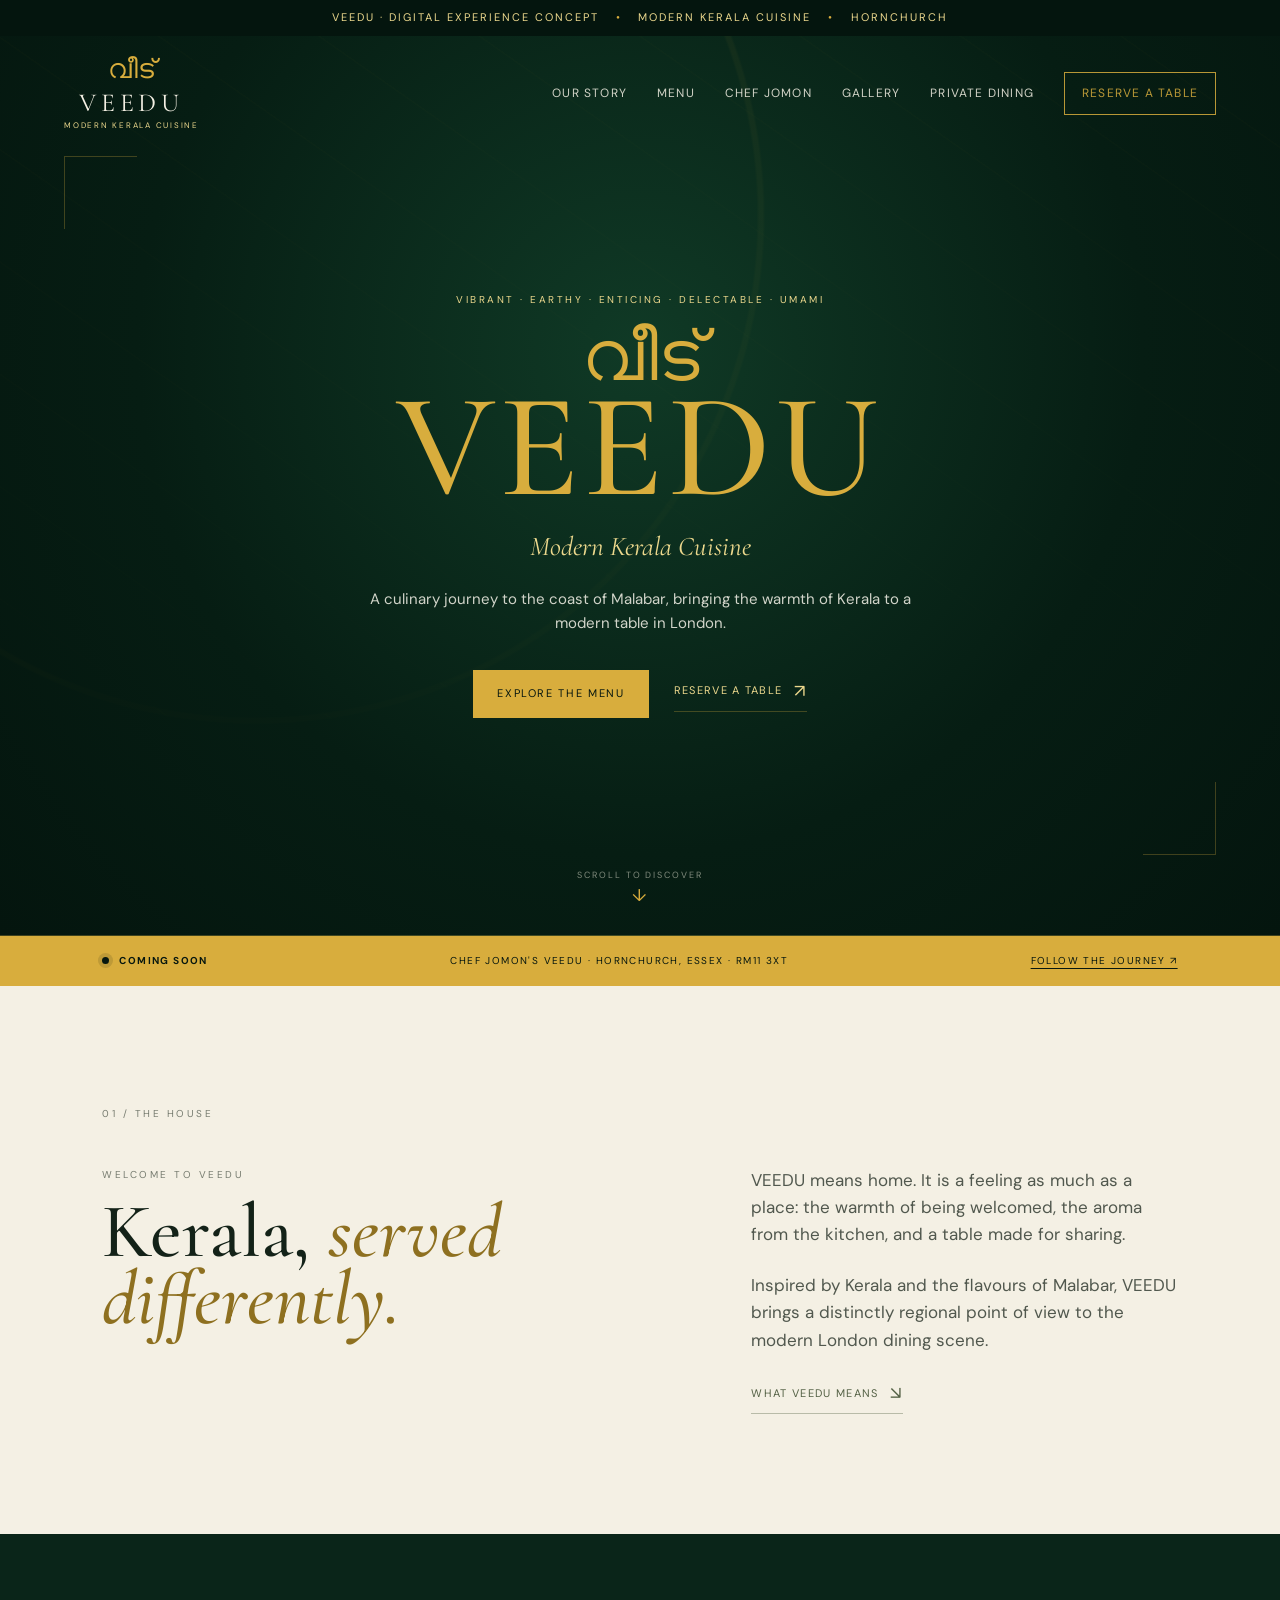
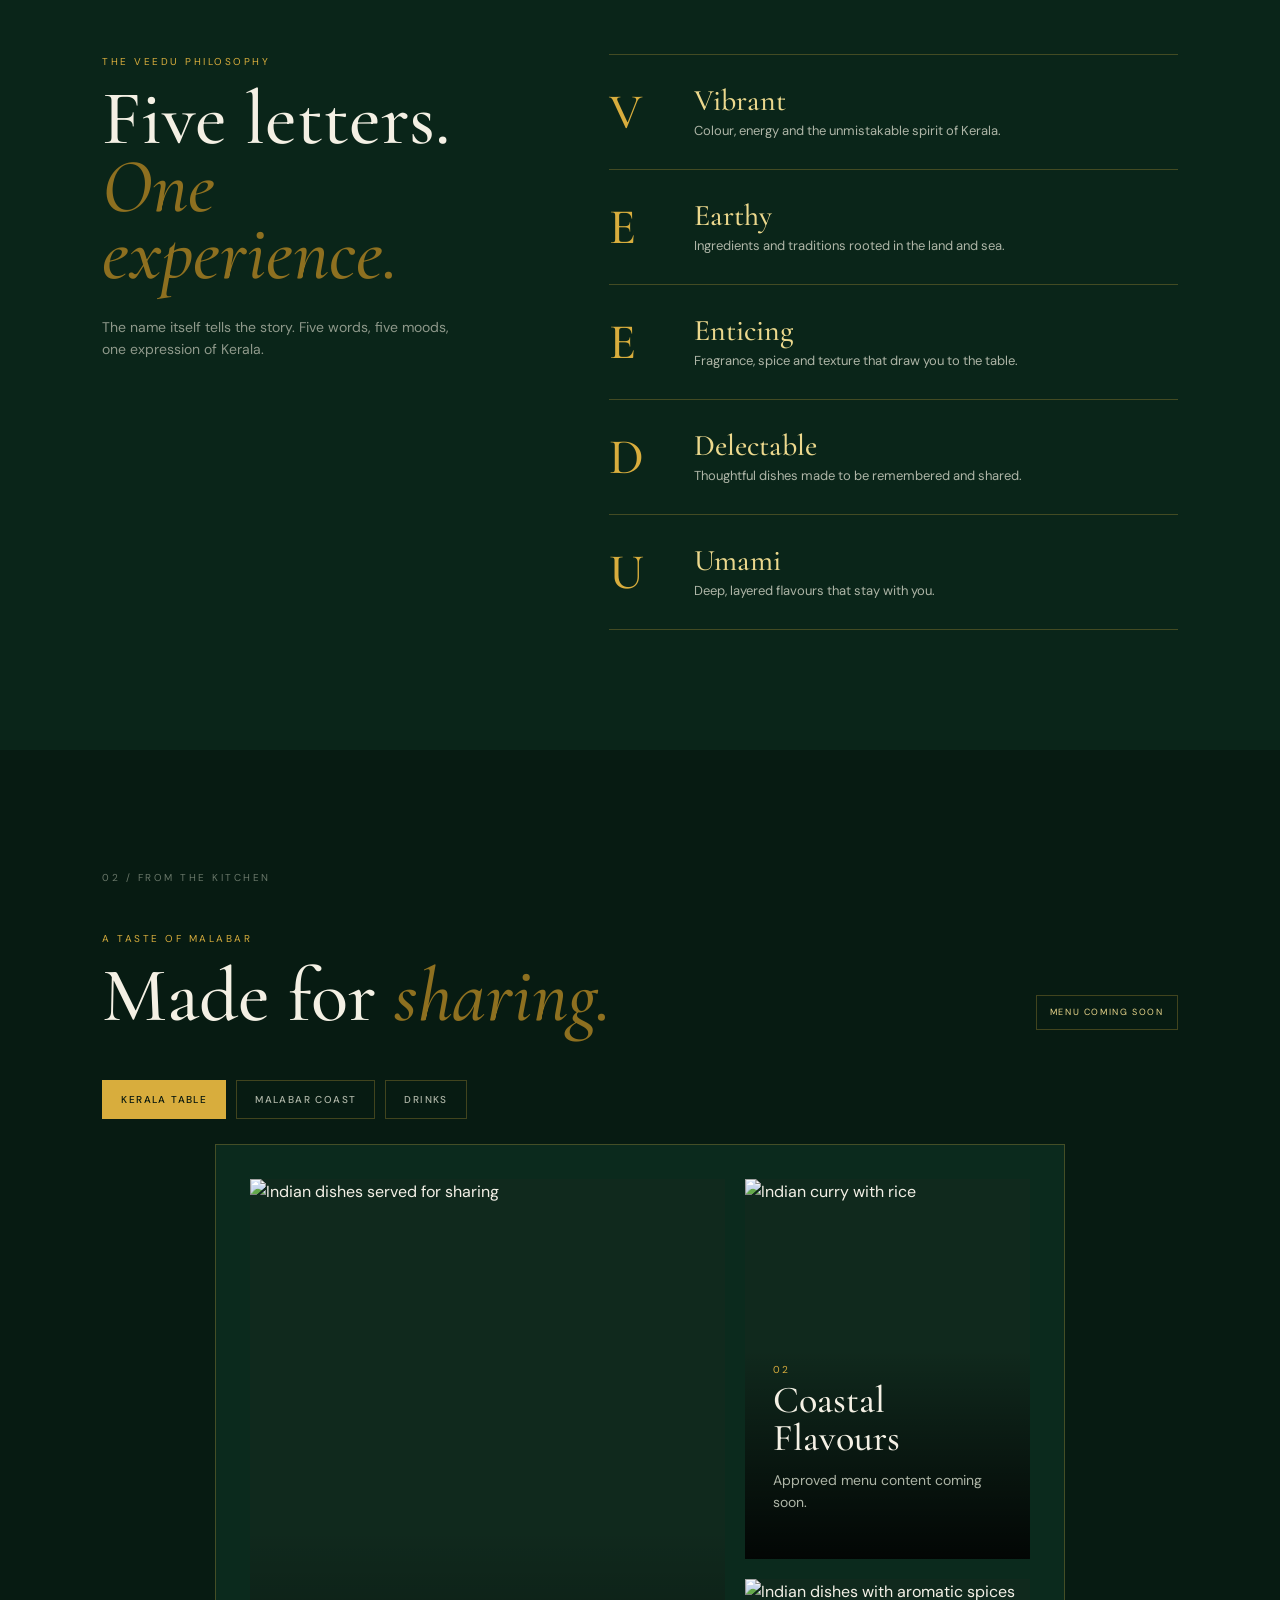
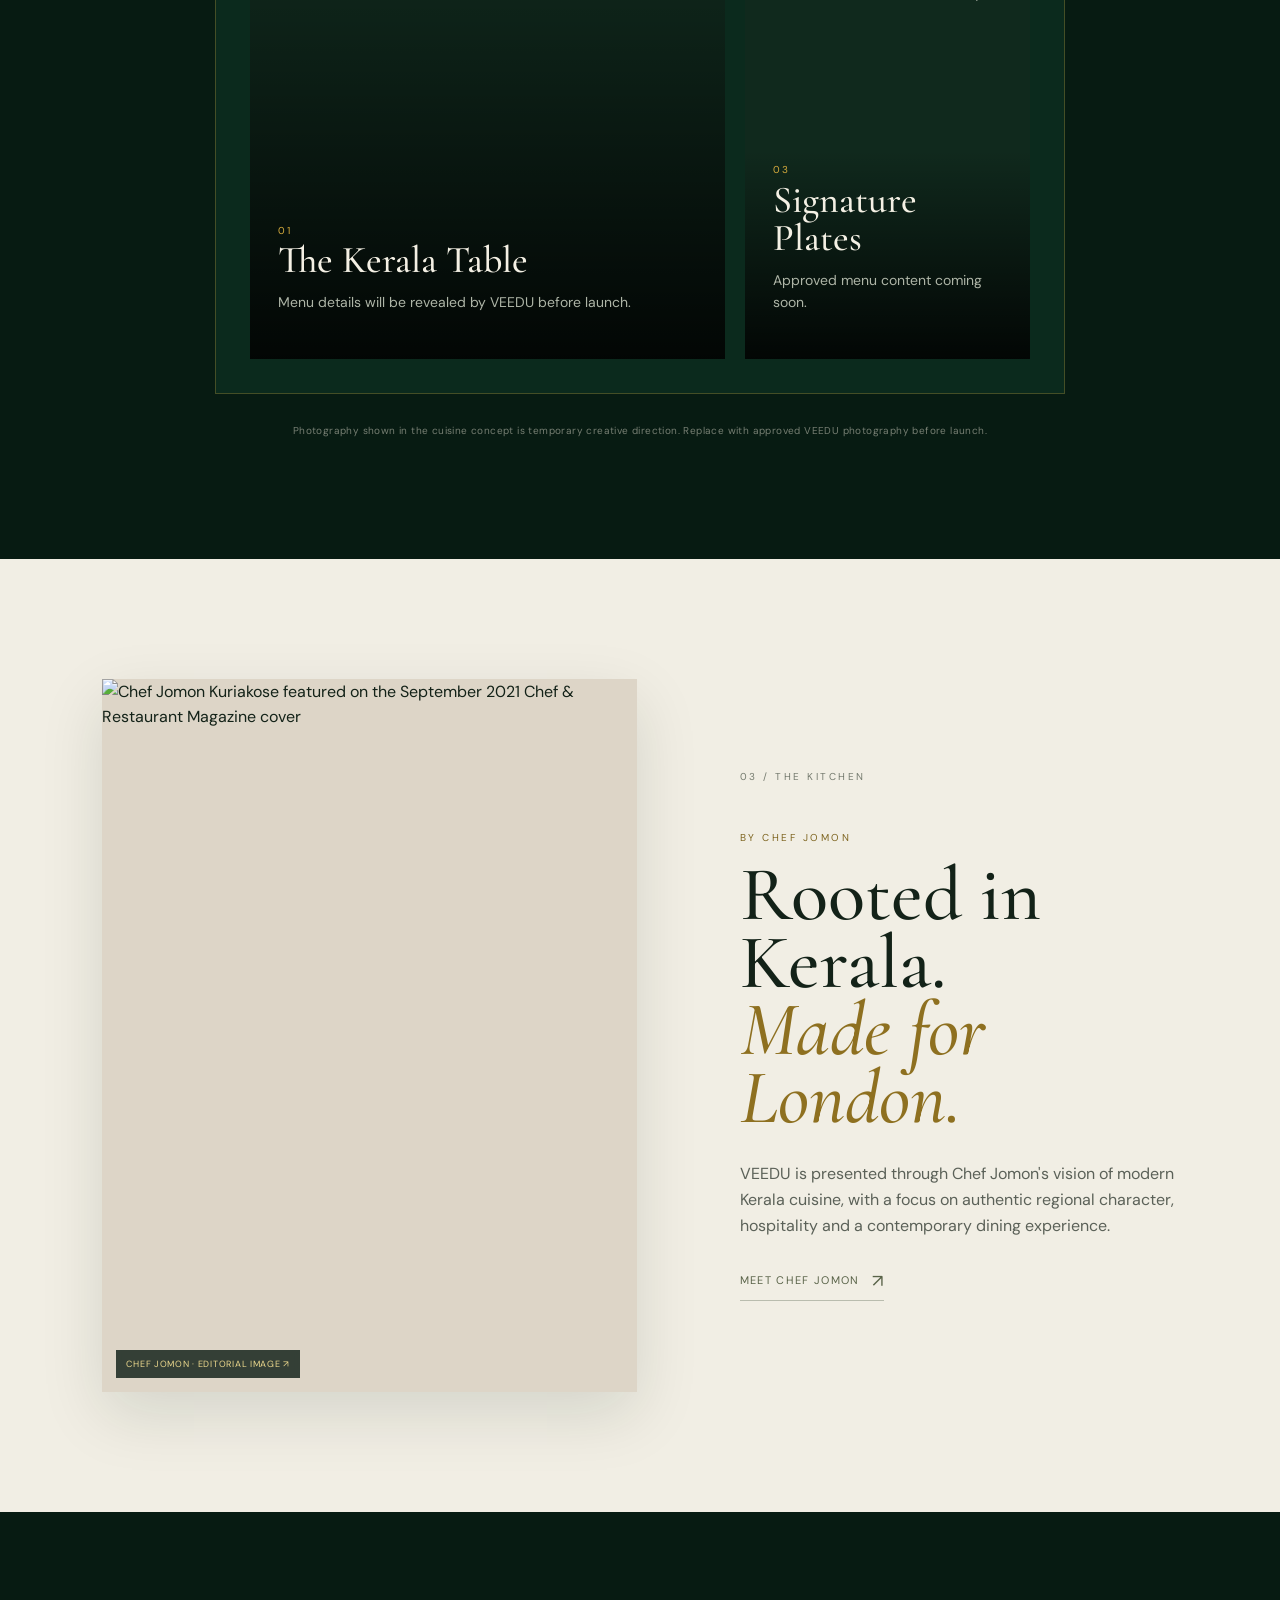
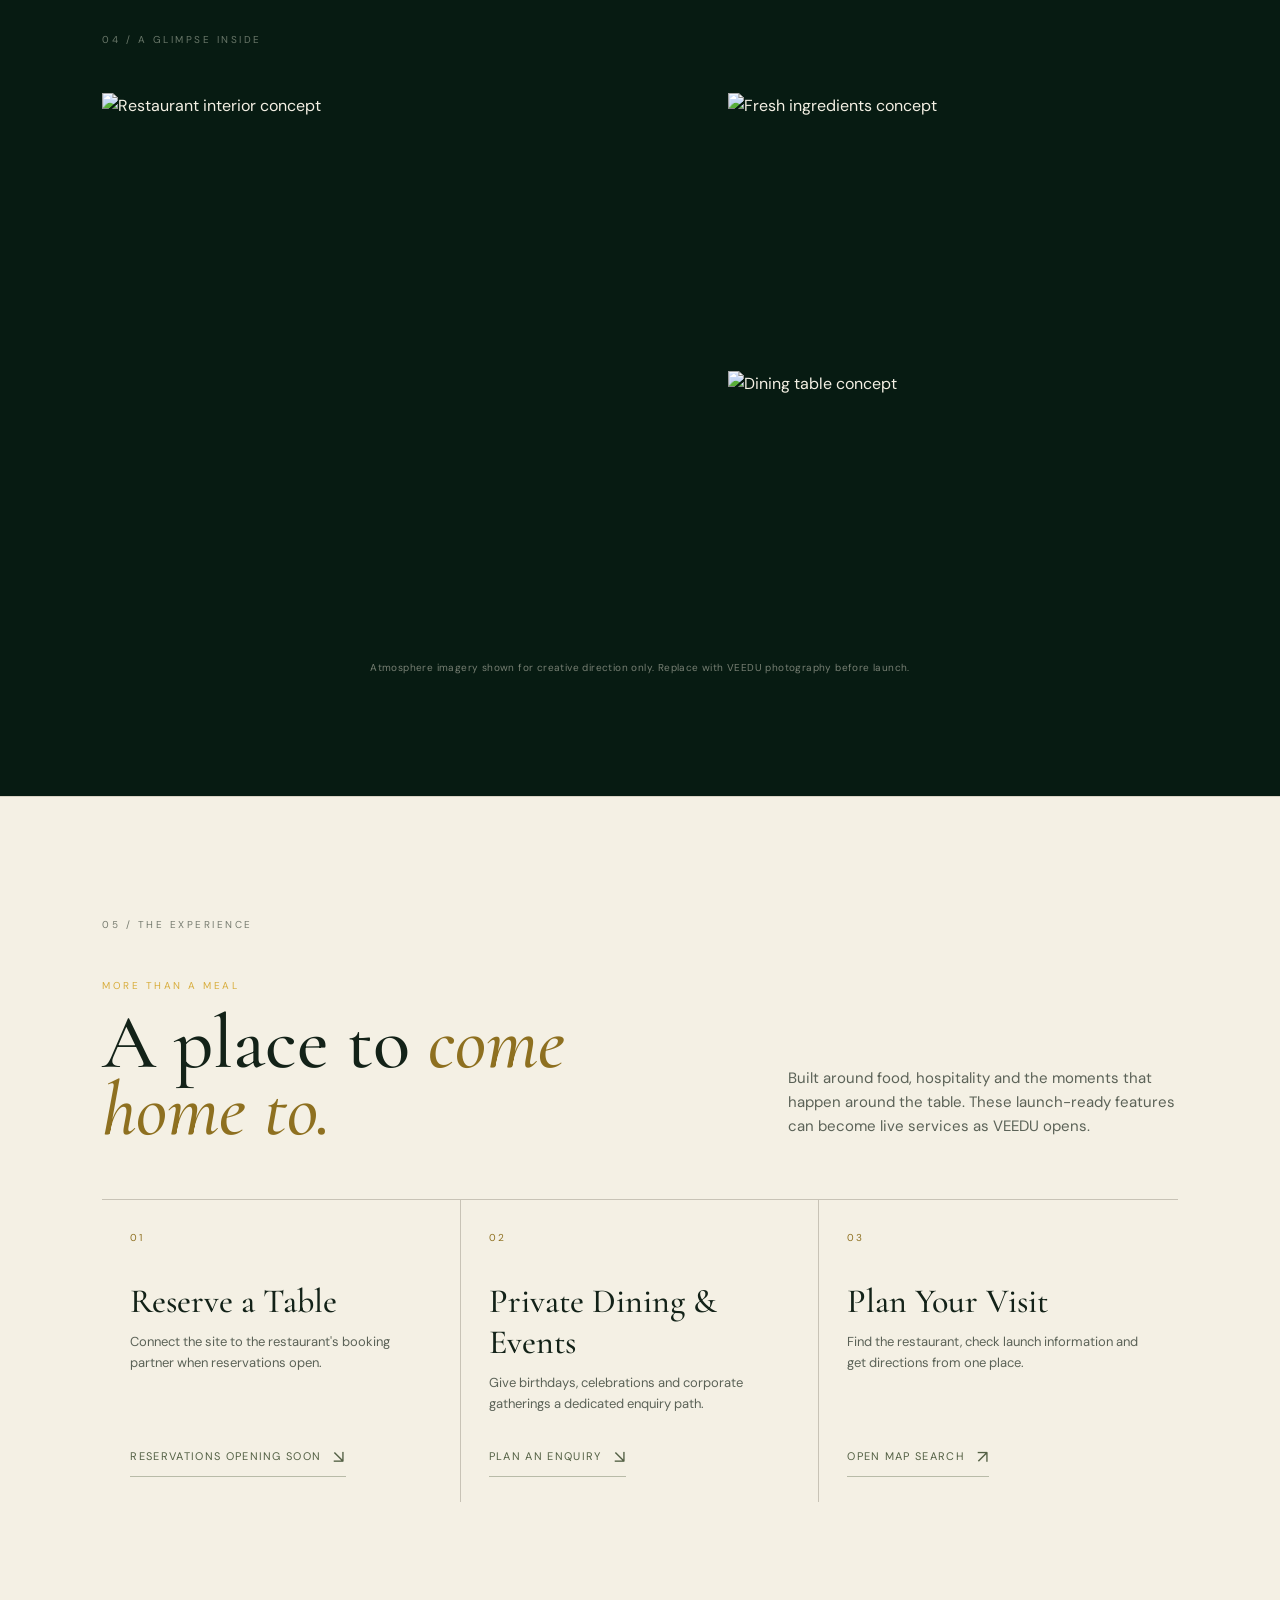
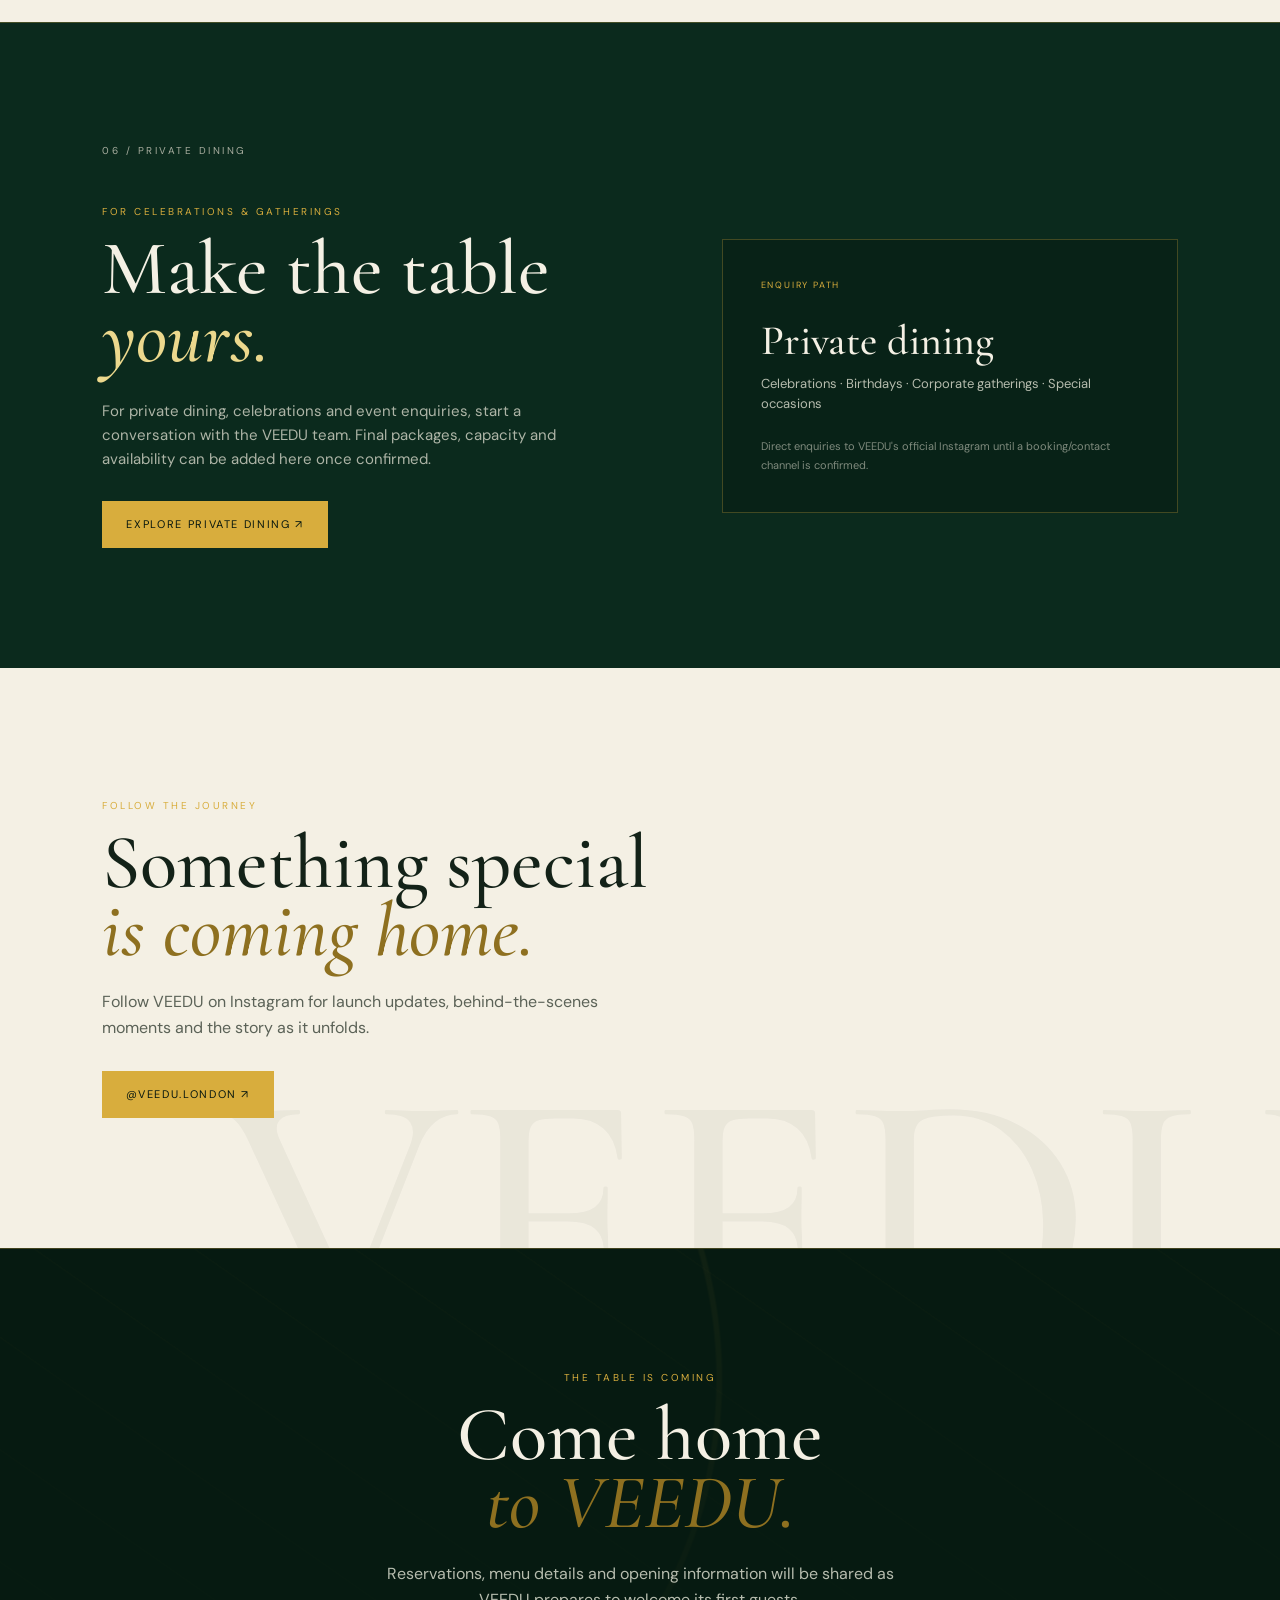
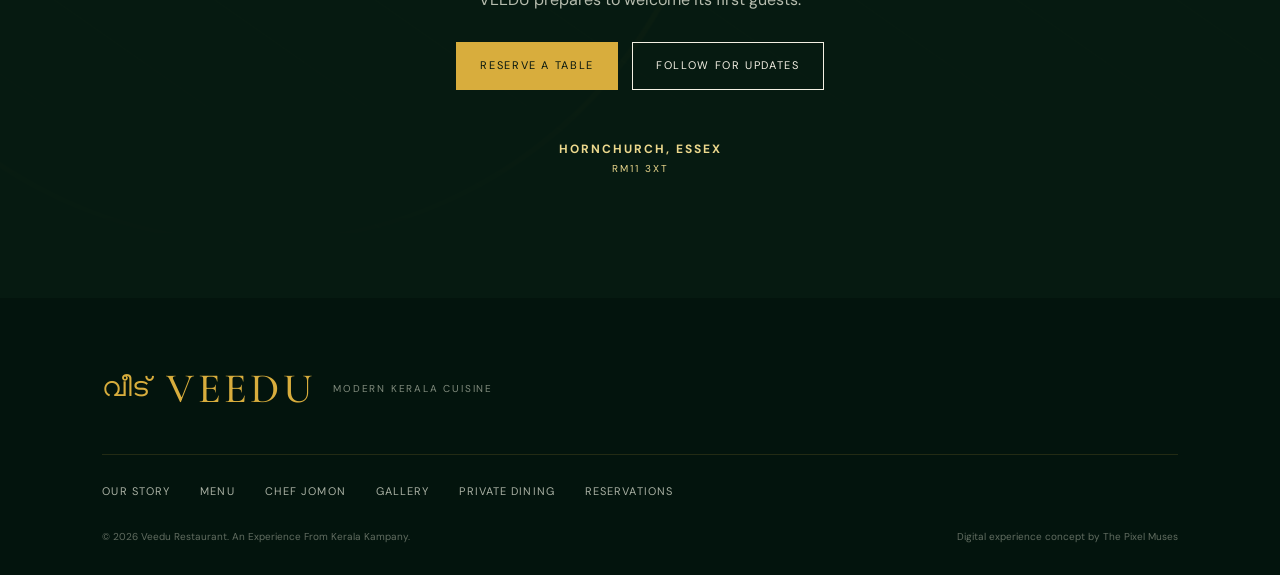
==== index.html @ 9da11ab9 "Refine VEEDU homepage demo positioning and conversion paths" ====
<!doctype html>
<html lang="en">
<head>
  <meta charset="utf-8">
  <meta name="viewport" content="width=device-width, initial-scale=1">
  <meta name="theme-color" content="#061d13">
  <meta name="description" content="VEEDU | Modern Kerala Cuisine in Hornchurch, Essex. A culinary journey to the coast of Malabar by Chef Jomon.">
  <meta name="robots" content="index,follow,max-image-preview:large">
  <link rel="canonical" href="https://www.veedu.co.uk/">
  <link rel="icon" href="favicon.svg" type="image/svg+xml">
  <meta property="og:type" content="website">
  <meta property="og:site_name" content="VEEDU">
  <meta property="og:title" content="VEEDU | Modern Kerala Cuisine | Hornchurch">
  <meta property="og:description" content="A culinary journey to the coast of Malabar. VEEDU by Chef Jomon, coming soon to Hornchurch.">
  <meta property="og:url" content="https://www.veedu.co.uk/">
  <meta property="og:image" content="https://www.chefjomon.com/assets/images/mag.jpg">
  <meta name="twitter:card" content="summary_large_image">
  <title>VEEDU | Modern Kerala Cuisine | Hornchurch</title>
  <link rel="preconnect" href="https://fonts.googleapis.com">
  <link rel="preconnect" href="https://fonts.gstatic.com" crossorigin>
  <link href="https://fonts.googleapis.com/css2?family=Cormorant+Garamond:wght@400;500;600;700&family=DM+Sans:wght@400;500;600&display=swap" rel="stylesheet">
  <link rel="stylesheet" href="style.css">
  <script type="application/ld+json">
  {"@context":"https://schema.org","@type":"Restaurant","name":"VEEDU","alternateName":"Chef Jomon's VEEDU","url":"https://www.veedu.co.uk/","image":"https://www.chefjomon.com/assets/images/mag.jpg","description":"Modern Kerala Cuisine. A culinary journey to the coast of Malabar.","servesCuisine":["Kerala cuisine","Indian cuisine"],"address":{"@type":"PostalAddress","addressLocality":"Hornchurch","addressRegion":"Essex","postalCode":"RM11 3XT","addressCountry":"GB"},"sameAs":["https://www.instagram.com/veedu.london/","https://www.instagram.com/chefjomon/"]}
  </script>
</head>
<body>
<a class="skip-link" href="#main-content">Skip to content</a>
<div class="announcement">VEEDU · DIGITAL EXPERIENCE CONCEPT <span>•</span> Modern Kerala Cuisine <span>•</span> Hornchurch</div>
<header class="site-header" id="top">
  <a class="brand" href="#top" aria-label="VEEDU home"><span class="brand-malayalam">വീട്</span><span class="brand-name">VEEDU</span><span class="brand-subtitle">Modern Kerala Cuisine</span></a>
  <button class="menu-toggle" aria-label="Open menu" aria-expanded="false" aria-controls="main-nav"><span></span><span></span></button>
  <nav class="nav" id="main-nav" aria-label="Main navigation"><a href="#story">Our Story</a><a href="#philosophy">VEEDU</a><a href="menu.html">Menu</a><a href="chef-jomon.html">Chef Jomon</a><a href="gallery.html">Gallery</a><a class="nav-cta" href="reservations.html">Reserve a Table</a></nav>
</header>
<main id="main-content">
<section class="hero" aria-labelledby="hero-title"><div class="hero-map" aria-hidden="true"></div><div class="hero-copy"><p class="eyebrow">Vibrant · Earthy · Enticing · Delectable · Umami</p><div class="hero-mark">വീട്</div><h1 id="hero-title">VEEDU</h1><p class="hero-kicker">Modern Kerala Cuisine</p><p class="hero-intro">A culinary journey to the coast of Malabar, bringing the warmth of Kerala to a modern table in London.</p><div class="hero-actions"><a class="button button-gold" href="menu.html">Explore the menu</a><a class="text-link" href="reservations.html">Reserve a table <span>↗</span></a></div></div><div class="scroll-cue">Scroll to discover <span>↓</span></div></section>
<section class="launch-bar"><div><span class="launch-dot"></span><strong>COMING SOON</strong></div><p>Chef Jomon's VEEDU · Hornchurch, Essex · RM11 3XT</p><a href="https://www.instagram.com/veedu.london/" target="_blank" rel="noopener noreferrer">Follow the journey ↗</a></section>
<section class="intro section-pad" id="story"><div class="section-label">01 / The House</div><div class="intro-grid"><div><p class="eyebrow">Welcome to VEEDU</p><h2>Kerala, <em>served differently.</em></h2></div><div class="intro-text"><p>VEEDU means home. It is a feeling as much as a place: the warmth of being welcomed, the aroma from the kitchen, and a table made for sharing.</p><p>Inspired by Kerala and the flavours of Malabar, VEEDU brings a distinctly regional point of view to the modern London dining scene.</p><a class="text-link" href="#philosophy">What VEEDU means <span>↘</span></a></div></div></section>
<section class="values" id="philosophy"><div class="values-heading"><p class="eyebrow">The VEEDU philosophy</p><h2>Five letters.<br><em>One experience.</em></h2><p class="values-lead">The name itself tells the story. Five words, five moods, one expression of Kerala.</p></div><div class="values-list"><article class="value"><span>V</span><div><h3>Vibrant</h3><p>Colour, energy and the unmistakable spirit of Kerala.</p></div></article><article class="value"><span>E</span><div><h3>Earthy</h3><p>Ingredients and traditions rooted in the land and sea.</p></div></article><article class="value"><span>E</span><div><h3>Enticing</h3><p>Fragrance, spice and texture that draw you to the table.</p></div></article><article class="value"><span>D</span><div><h3>Delectable</h3><p>Thoughtful dishes made to be remembered and shared.</p></div></article><article class="value"><span>U</span><div><h3>Umami</h3><p>Deep, layered flavours that stay with you.</p></div></article></div></section>
<section class="menu-preview section-pad" id="menu"><div class="section-label">02 / From the Kitchen</div><div class="menu-heading"><div><p class="eyebrow">A taste of Malabar</p><h2>Made for <em>sharing.</em></h2></div><span class="menu-status">Menu coming soon</span></div><div class="menu-tabs" role="tablist" aria-label="Cuisine categories"><button class="menu-tab active" role="tab" aria-selected="true" aria-controls="menu-panel-table" data-menu="table">Kerala Table</button><button class="menu-tab" role="tab" aria-selected="false" aria-controls="menu-panel-coast" data-menu="coast" tabindex="-1">Malabar Coast</button><button class="menu-tab" role="tab" aria-selected="false" aria-controls="menu-panel-drinks" data-menu="drinks" tabindex="-1">Drinks</button></div><div class="menu-panel active" id="menu-panel-table" role="tabpanel"><div class="dish-grid"><article class="dish dish-large"><img src="https://images.unsplash.com/photo-1601050690597-df0568f70950?auto=format&fit=crop&w=1200&q=85" alt="Indian dishes served for sharing" loading="lazy" decoding="async"><div class="dish-caption"><span>01</span><h3>The Kerala Table</h3><p>Menu details will be revealed by VEEDU before launch.</p></div></article><article class="dish"><img src="https://images.unsplash.com/photo-1625398407796-82650a8c1e5f?auto=format&fit=crop&w=900&q=85" alt="Indian curry with rice" loading="lazy" decoding="async"><div class="dish-caption"><span>02</span><h3>Coastal Flavours</h3><p>Approved menu content coming soon.</p></div></article><article class="dish"><img src="https://images.unsplash.com/photo-1585937421612-70a008356fbe?auto=format&fit=crop&w=900&q=85" alt="Indian dishes with aromatic spices" loading="lazy" decoding="async"><div class="dish-caption"><span>03</span><h3>Signature Plates</h3><p>Approved menu content coming soon.</p></div></article></div></div><div class="menu-panel" id="menu-panel-coast" role="tabpanel" hidden><div class="coming-card"><span>02 / MALABAR</span><h3>Coastal flavours, revealed soon.</h3><p>VEEDU's approved dishes, descriptions and dietary information will appear here when the launch menu is ready.</p></div></div><div class="menu-panel" id="menu-panel-drinks" role="tabpanel" hidden><div class="coming-card"><span>03 / DRINKS</span><h3>Pouring soon.</h3><p>Drinks, pairings and non-alcoholic options will be added once the final VEEDU offering is confirmed.</p></div></div><p class="demo-note">Photography shown in the cuisine concept is temporary creative direction. Replace with approved VEEDU photography before launch.</p></section>
<section class="chef section-pad" id="chef"><div class="chef-image"><img src="https://www.chefjomon.com/assets/images/mag.jpg" alt="Chef Jomon Kuriakose featured on the September 2021 Chef & Restaurant Magazine cover" loading="lazy" decoding="async"><a class="image-credit" href="https://www.chefjomon.com/assets/images/mag.jpg" target="_blank" rel="noopener noreferrer">Chef Jomon · editorial image ↗</a></div><div class="chef-copy"><div class="section-label">03 / The Kitchen</div><p class="eyebrow">By Chef Jomon</p><h2>Rooted in Kerala.<br><em>Made for London.</em></h2><p>VEEDU is presented through Chef Jomon's vision of modern Kerala cuisine, with a focus on authentic regional character, hospitality and a contemporary dining experience.</p><a class="text-link" href="chef-jomon.html">Meet Chef Jomon <span>↗</span></a></div></section>
<section class="gallery section-pad" id="gallery"><div class="section-label">04 / A Glimpse Inside</div><div class="gallery-grid"><img class="g1" src="https://images.unsplash.com/photo-1517248135467-4c7edcad34c4?auto=format&fit=crop&w=1100&q=85" alt="Restaurant interior concept" loading="lazy" decoding="async"><img class="g2" src="https://images.unsplash.com/photo-1547592180-85f173990554?auto=format&fit=crop&w=900&q=85" alt="Fresh ingredients concept" loading="lazy" decoding="async"><img class="g3" src="https://images.unsplash.com/photo-1559339352-11d035aa65de?auto=format&fit=crop&w=900&q=85" alt="Dining table concept" loading="lazy" decoding="async"></div><p class="demo-note">Atmosphere imagery shown for creative direction only. Replace with VEEDU photography before launch.</p></section>
<section class="experience section-pad" id="experience"><div class="section-label">05 / The Experience</div><div class="experience-heading"><div><p class="eyebrow">More than a meal</p><h2>A place to <em>come home to.</em></h2></div><p>Built around food, hospitality and the moments that happen around the table. These launch-ready features can become live services as VEEDU opens.</p></div><div class="experience-grid"><article><span>01</span><h3>Reserve a Table</h3><p>Connect the site to the restaurant's booking partner when reservations open.</p><a class="text-link" href="reservations.html">Reservations opening soon <span>↘</span></a></article><article><span>02</span><h3>Private Dining & Events</h3><p>Give birthdays, celebrations and corporate gatherings a dedicated enquiry path.</p><a class="text-link" href="private-dining.html">Plan an enquiry <span>↘</span></a></article><article><span>03</span><h3>Plan Your Visit</h3><p>Find the restaurant, check launch information and get directions from one place.</p><a class="text-link" href="https://www.google.com/maps/search/?api=1&query=RM11%203XT" target="_blank" rel="noopener noreferrer">Open map search <span>↗</span></a></article></div></section>
<section class="private-dining section-pad" id="private-dining"><div class="section-label">06 / Private Dining</div><div class="private-grid"><div><p class="eyebrow">For celebrations & gatherings</p><h2>Make the table <em>yours.</em></h2><p>For private dining, celebrations and event enquiries, start a conversation with the VEEDU team. Final packages, capacity and availability can be added here once confirmed.</p><a class="button button-gold" href="private-dining.html">Explore private dining ↗</a></div><div class="enquiry-card"><span>ENQUIRY PATH</span><strong>Private dining</strong><p>Celebrations · Birthdays · Corporate gatherings · Special occasions</p><small>Direct enquiries to VEEDU's official Instagram until a booking/contact channel is confirmed.</small></div></div></section>
<section class="social-cta"><div class="social-copy"><p class="eyebrow">Follow the journey</p><h2>Something special<br><em>is coming home.</em></h2><p>Follow VEEDU on Instagram for launch updates, behind-the-scenes moments and the story as it unfolds.</p><a class="button button-gold" href="https://www.instagram.com/veedu.london/" target="_blank" rel="noopener noreferrer">@veedu.london ↗</a></div></section>
<section class="reserve" id="reserve"><div class="reserve-pattern"></div><div class="reserve-inner"><p class="eyebrow">The table is coming</p><h2>Come home<br><em>to VEEDU.</em></h2><p>Reservations, menu details and opening information will be shared as VEEDU prepares to welcome its first guests.</p><div class="reserve-actions"><a class="button button-gold" href="reservations.html">Reserve a table</a><a class="button button-light" href="https://www.instagram.com/veedu.london/" target="_blank" rel="noopener noreferrer">Follow for updates</a></div><div class="location"><strong>Hornchurch, Essex</strong><span>RM11 3XT</span></div></div></section>
</main>
<footer class="footer"><div class="footer-brand"><span class="brand-malayalam">വീട്</span><strong>VEEDU</strong><span>Modern Kerala Cuisine</span></div><div class="footer-links"><a href="#story">Our Story</a><a href="menu.html">Menu</a><a href="chef-jomon.html">Chef Jomon</a><a href="gallery.html">Gallery</a><a href="private-dining.html">Private Dining</a><a href="reservations.html">Reservations</a></div><div class="footer-bottom"><span>© 2026 Veedu Restaurant. An Experience From Kerala Kampany.</span><span>Digital experience concept by The Pixel Muses</span></div></footer>
<script src="script.js" defer></script>
</body>
</html>
---- style.css ----
:root{--green:#061d13;--green-2:#0b2a1d;--gold:#d8ad3d;--gold-soft:#ecd88d;--cream:#f4f0e4;--ink:#132218;--muted:#a8ad9f;--line:rgba(216,173,61,.28);--serif:'Cormorant Garamond',Georgia,serif;--sans:'DM Sans',Arial,sans-serif}*{box-sizing:border-box}html{scroll-behavior:smooth;scroll-padding-top:90px}body{margin:0;background:var(--green);color:var(--cream);font-family:var(--sans);font-size:16px;line-height:1.6}body.menu-open{overflow:hidden}a{color:inherit;text-decoration:none}img{display:block;width:100%;object-fit:cover}.skip-link{position:fixed;z-index:100;left:16px;top:-60px;padding:10px 14px;background:var(--gold);color:#07170f;font-size:12px;text-transform:uppercase;letter-spacing:.1em;transition:top .2s}.skip-link:focus{top:16px}.announcement{padding:9px 24px;text-align:center;background:#04150e;color:var(--gold-soft);font-size:11px;letter-spacing:.18em;text-transform:uppercase}.announcement span{padding:0 12px;color:var(--gold)}.site-header{position:absolute;z-index:10;top:34px;left:0;width:100%;padding:24px 5vw;display:flex;align-items:center;justify-content:space-between;transition:background .3s,backdrop-filter .3s,top .3s}.site-header.scrolled{position:fixed;top:0;background:rgba(4,21,14,.9);backdrop-filter:blur(14px);border-bottom:1px solid rgba(216,173,61,.12)}.brand{display:flex;flex-direction:column;line-height:1;text-align:center}.brand-malayalam{font-family:var(--serif);font-size:27px;color:var(--gold);line-height:.9}.brand-name{font-family:var(--serif);font-size:26px;letter-spacing:.18em;color:var(--cream);margin-top:8px}.brand-subtitle{font-size:8px;text-transform:uppercase;letter-spacing:.22em;color:var(--gold-soft);margin-top:5px}.nav{display:flex;align-items:center;gap:30px;font-size:12px;letter-spacing:.1em;text-transform:uppercase}.nav a{opacity:.85;transition:.25s}.nav a:hover,.nav a.active{color:var(--gold);opacity:1}.nav-cta{border:1px solid var(--gold);padding:11px 17px!important;color:var(--gold)!important}.menu-toggle{display:none;background:none;border:0}.hero{min-height:100vh;position:relative;display:grid;place-items:center;overflow:hidden;border-bottom:1px solid var(--line);background:radial-gradient(circle at 50% 35%,#103a26 0,#061d13 58%,#04150e 100%)}.hero-map,.reserve-pattern{position:absolute;inset:0;opacity:.16;background-image:radial-gradient(circle at 20% 20%,transparent 0 40%,rgba(216,173,61,.3) 40.2% 40.5%,transparent 40.7%),repeating-linear-gradient(35deg,transparent 0 90px,rgba(216,173,61,.1) 91px 92px);mask-image:linear-gradient(to bottom,#000,transparent)}.hero:before,.hero:after{content:'';position:absolute;border:1px solid var(--line);width:72px;height:72px}.hero:before{top:120px;left:5vw;border-right:0;border-bottom:0}.hero:after{bottom:80px;right:5vw;border-left:0;border-top:0}.hero-copy{text-align:center;position:relative;z-index:2;max-width:760px;padding:120px 24px 80px}.eyebrow{margin:0 0 15px;color:var(--gold);font-size:10px;letter-spacing:.25em;text-transform:uppercase}.hero .eyebrow{color:var(--gold-soft);font-size:10px}.hero-mark{font-family:var(--serif);font-size:70px;line-height:1;color:var(--gold);margin:8px 0 -5px}.hero h1{font:500 clamp(76px,12vw,148px)/.8 var(--serif);letter-spacing:.03em;margin:0;color:var(--gold)}.hero-kicker{font:italic 27px var(--serif);color:var(--gold-soft);margin:24px 0}.hero-intro{max-width:580px;margin:0 auto;color:#d2d5ca;font-size:15px}.hero-actions{display:flex;justify-content:center;align-items:center;gap:25px;margin-top:35px}.button{display:inline-flex;align-items:center;justify-content:center;padding:14px 23px;font-size:11px;text-transform:uppercase;letter-spacing:.15em;border:1px solid var(--gold);transition:.25s}.button-gold{background:var(--gold);color:#07170f}.button-gold:hover{background:var(--gold-soft)}.button-outline{color:var(--gold)}.button-outline:hover{background:var(--gold);color:#07170f}.button-light{border-color:var(--cream);color:var(--cream)}.button-light:hover{background:var(--cream);color:var(--green)}.text-link{display:inline-flex;gap:12px;align-items:center;color:var(--gold-soft);font-size:11px;letter-spacing:.12em;text-transform:uppercase;border-bottom:1px solid var(--line);padding-bottom:5px}.text-link span{font-size:18px}.scroll-cue{position:absolute;bottom:25px;left:50%;transform:translateX(-50%);font-size:9px;text-transform:uppercase;letter-spacing:.22em;color:#818b7d}.scroll-cue span{display:block;text-align:center;font-size:17px;color:var(--gold)}.launch-bar{display:grid;grid-template-columns:auto 1fr auto;align-items:center;gap:30px;padding:17px 8vw;background:#d8ad3d;color:#07170f;font-size:10px;text-transform:uppercase;letter-spacing:.14em}.launch-bar>div{display:flex;align-items:center;gap:10px}.launch-dot{width:7px;height:7px;border-radius:50%;background:#07170f;box-shadow:0 0 0 4px rgba(7,23,15,.12)}.launch-bar p{margin:0;text-align:center;font-size:10px}.launch-bar a{text-decoration:underline;text-underline-offset:4px}.section-pad{padding:120px 8vw}.section-label{color:#697769;font-size:10px;letter-spacing:.25em;text-transform:uppercase;margin-bottom:45px}.intro{background:var(--cream);color:var(--ink)}.intro .eyebrow,.intro .section-label{color:#777c70}.intro-grid{display:grid;grid-template-columns:1.1fr .9fr;gap:10vw}.intro h2,.menu-heading h2,.chef h2,.values-heading h2,.reserve h2,.social-copy h2,.experience-heading h2{font:500 clamp(48px,6vw,88px)/.88 var(--serif);margin:0}.intro h2 em,.menu-heading h2 em,.chef h2 em,.values-heading h2 em,.reserve h2 em,.social-copy h2 em,.experience-heading h2 em{font-style:italic;color:#8e7020}.intro-text{max-width:500px;font-size:17px;color:#51584e}.intro-text p{margin:0 0 24px}.intro .text-link{color:#536044;border-color:#b8bba8}.values{padding:120px 8vw;background:#0a2519;display:grid;grid-template-columns:.8fr 1.2fr;gap:10vw}.values-heading h2{color:var(--cream)}.values-lead{max-width:360px;margin:28px 0 0;color:#8f998b;font-size:14px}.values-list{border-top:1px solid var(--line)}.value{display:grid;grid-template-columns:85px 1fr;align-items:center;padding:27px 0;border-bottom:1px solid var(--line)}.value>span{font:500 50px var(--serif);color:var(--gold)}.value h3{font:500 30px var(--serif);margin:0;color:var(--gold-soft)}.value p{margin:2px 0 0;color:#aeb5a7;font-size:13px}.menu-preview{background:#071b12}.menu-heading{display:flex;align-items:end;justify-content:space-between;margin-bottom:50px}.menu-status{padding:9px 13px;border:1px solid var(--line);color:var(--gold-soft);font-size:9px;letter-spacing:.18em;text-transform:uppercase}.dish-grid{display:grid;grid-template-columns:1.25fr .75fr;gap:20px}.dish{position:relative;min-height:380px;overflow:hidden;background:#10291d}.dish-large{grid-row:span 2;min-height:780px}.dish img{height:100%;transition:transform .7s ease;filter:saturate(.8)}.dish:hover img{transform:scale(1.04)}.dish:after{content:'';position:absolute;inset:45% 0 0;background:linear-gradient(transparent,rgba(0,0,0,.85))}.dish-caption{position:absolute;z-index:2;left:28px;right:28px;bottom:25px}.dish-caption span{color:var(--gold);font-size:10px;letter-spacing:.2em}.dish-caption h3{font:500 33px var(--serif);margin:3px 0;color:#fff}.dish-caption p{margin:0;color:#d4d8ce;font-size:12px}.menu-navigator{margin:55px 0 0;padding:32px 0 0;border-top:1px solid var(--line)}.menu-tabs{display:flex;gap:10px;flex-wrap:wrap;margin-bottom:25px}.menu-tab{appearance:none;border:1px solid var(--line);background:transparent;color:#aeb5a7;padding:12px 18px;font:500 10px var(--sans);letter-spacing:.14em;text-transform:uppercase;cursor:pointer;transition:.25s}.menu-tab:hover,.menu-tab.is-active{background:var(--gold);border-color:var(--gold);color:#07170f}.menu-tab:focus-visible{outline:2px solid var(--gold-soft);outline-offset:4px}.menu-panel{max-width:850px;padding:34px;background:#0b2a1d;border:1px solid var(--line);min-height:225px}.menu-panel-kicker{margin:0 0 10px;color:var(--gold);font-size:9px;letter-spacing:.2em;text-transform:uppercase}.menu-panel h3{margin:0 0 12px;font:500 38px/1 var(--serif);color:var(--cream)}.menu-panel p:not(.menu-panel-kicker){max-width:690px;margin:0 0 20px;color:#aeb5a7;font-size:14px}.menu-panel-status{display:inline-block;color:var(--gold-soft);font-size:9px;text-transform:uppercase;letter-spacing:.16em}.demo-note{max-width:760px;margin:28px auto 0;color:#777f73;font-size:10px;line-height:1.7;letter-spacing:.04em;text-align:center}.chef{display:grid;grid-template-columns:1.1fr .9fr;gap:8vw;align-items:center;background:#f1eee4;color:var(--ink)}.chef-image{position:relative;aspect-ratio:3/4;overflow:hidden;background:#ddd5c7;box-shadow:0 22px 60px rgba(6,29,19,.12)}.chef-image img{height:100%;width:100%;object-fit:cover;object-position:center center;filter:none}.image-credit{position:absolute;left:14px;bottom:14px;padding:7px 10px;background:rgba(4,21,14,.78);color:var(--gold-soft);font-size:9px;letter-spacing:.08em;text-transform:uppercase;backdrop-filter:blur(6px)}.chef-copy{max-width:530px}.chef-copy .section-label{color:#747a6e}.chef-copy .eyebrow{color:#7e6520}.chef-copy h2{margin-bottom:30px}.chef-copy>p:not(.eyebrow){color:#5b6158;font-size:16px;margin-bottom:28px}.chef-copy .text-link{color:#596348;border-color:#b9bcae}.gallery{background:#071b12}.gallery-grid{display:grid;grid-template-columns:1.15fr .85fr;grid-template-rows:260px 260px;gap:18px}.gallery-grid img{height:100%}.g1{grid-row:span 2}.g3{grid-column:2}.experience{background:var(--cream);color:var(--ink);border-top:1px solid #d8d2c4}.experience .section-label{color:#777c70}.experience-heading{display:grid;grid-template-columns:1fr .7fr;gap:10vw;align-items:end;margin-bottom:55px}.experience-heading>p{max-width:430px;margin:0 0 6px;color:#5b6257;font-size:15px}.experience-grid{display:grid;grid-template-columns:repeat(3,1fr);border-top:1px solid #c8c3b6}.experience-grid article{min-height:300px;padding:30px 28px 25px;border-right:1px solid #c8c3b6;display:flex;flex-direction:column;align-items:flex-start}.experience-grid article:last-child{border-right:0}.experience-grid article>span{font-size:10px;letter-spacing:.2em;color:#8e7020}.experience-grid h3{font:500 34px var(--serif);margin:35px 0 10px}.experience-grid p{max-width:300px;margin:0 0 28px;color:#5b6257;font-size:13px}.experience-grid .text-link{margin-top:auto;color:#536044;border-color:#b8bba8}.social-cta{padding:130px 8vw;background:var(--cream);color:var(--ink);position:relative;overflow:hidden}.social-cta:after{content:'VEEDU';position:absolute;right:-5vw;bottom:-9vw;font:500 28vw/.8 var(--serif);color:rgba(6,29,19,.045);pointer-events:none}.social-copy{max-width:760px;position:relative;z-index:1}.social-copy h2{margin-bottom:25px}.social-copy>p:not(.eyebrow){max-width:540px;color:#5b6257;font-size:16px;margin:0 0 30px}.reserve{position:relative;overflow:hidden;background:#061a11;min-height:650px;display:grid;place-items:center;text-align:center;border-top:1px solid var(--line)}.reserve-inner{position:relative;z-index:2;max-width:720px;padding:100px 24px}.reserve h2{color:var(--cream)}.reserve-inner>p:not(.eyebrow){max-width:510px;margin:25px auto;color:#b6bcae}.reserve-actions{display:flex;justify-content:center;gap:14px;margin:30px 0 50px}.location{display:flex;flex-direction:column;gap:2px;color:var(--gold-soft);text-transform:uppercase;letter-spacing:.2em;font-size:10px}.location strong{font-size:12px}.footer{padding:65px 8vw 30px;background:#03140d}.footer-brand{display:flex;align-items:center;gap:18px;padding-bottom:40px;border-bottom:1px solid rgba(216,173,61,.15)}.footer-brand strong{font:500 42px var(--serif);color:var(--gold);letter-spacing:.08em}.footer-brand>span:last-child{font-size:10px;text-transform:uppercase;letter-spacing:.18em;color:#818b7d}.footer-links{display:flex;gap:30px;padding:28px 0;color:#a9b0a3;font-size:11px;text-transform:uppercase;letter-spacing:.1em}.footer-bottom{display:flex;justify-content:space-between;color:#626d61;font-size:10px}.footer-bottom a{text-decoration:underline}.menu-toggle span{display:block;width:24px;height:1px;background:var(--gold);margin:6px;transition:transform .25s}.nav a:focus-visible,.button:focus-visible,.text-link:focus-visible,.brand:focus-visible,.menu-toggle:focus-visible,.image-credit:focus-visible{outline:2px solid var(--gold);outline-offset:5px}.reveal{opacity:0;transform:translateY(28px);transition:opacity .8s ease,transform .8s ease}.reveal.is-visible{opacity:1;transform:none}@media(prefers-reduced-motion:reduce){html{scroll-behavior:auto}*,*:before,*:after{transition-duration:.01ms!important;animation-duration:.01ms!important;animation-iteration-count:1!important}.reveal{opacity:1;transform:none}}@media(max-width:800px){.site-header{top:28px;padding:18px 6vw}.site-header.scrolled{top:0}.nav{position:fixed;inset:0;background:var(--green);display:flex;flex-direction:column;justify-content:center;gap:28px;transform:translateX(100%);transition:.3s}.nav.open{transform:translateX(0)}.menu-toggle{display:block;z-index:20}.menu-toggle.active span:first-child{transform:rotate(45deg) translate(4px,5px)}.menu-toggle.active span:last-child{transform:rotate(-45deg) translate(1px,-2px)}.hero-copy{padding-top:150px}.hero-mark{font-size:55px}.hero-kicker{font-size:22px}.hero-actions{flex-direction:column;gap:17px}.launch-bar{grid-template-columns:1fr;gap:7px;text-align:center;padding:15px 6vw}.launch-bar>div,.launch-bar a{justify-content:center}.launch-bar p{font-size:9px}.section-pad,.values,.social-cta{padding:85px 6vw}.intro-grid,.values,.chef,.experience-heading{grid-template-columns:1fr;gap:55px}.values{gap:50px}.menu-heading{align-items:start;gap:22px;flex-direction:column}.dish-grid{grid-template-columns:1fr}.dish-large{grid-row:auto;min-height:560px}.dish{min-height:360px}.menu-navigator{margin-top:45px}.menu-tabs{overflow-x:auto;flex-wrap:nowrap;padding-bottom:4px}.menu-tab{white-space:nowrap}.menu-panel{padding:26px;min-height:245px}.menu-panel h3{font-size:31px}.gallery-grid{grid-template-columns:1fr;grid-template-rows:360px 240px 240px}.g1{grid-row:auto}.g3{grid-column:auto}.experience-heading{gap:25px;margin-bottom:40px}.experience-grid{grid-template-columns:1fr}.experience-grid article{min-height:270px;border-right:0;border-bottom:1px solid #c8c3b6}.experience-grid article:last-child{border-bottom:0}.reserve-actions{flex-direction:column;align-items:center}.reserve-actions .button{width:min(280px,100%)}.footer-links{flex-wrap:wrap;gap:16px}.footer-bottom{flex-direction:column;gap:12px}@media(max-width:420px){.brand-name{font-size:22px}.hero h1{font-size:68px}.hero-mark{font-size:48px}.value{grid-template-columns:60px 1fr}.value>span{font-size:40px}.value h3{font-size:26px}.menu-panel{padding:22px}.menu-panel h3{font-size:28px}}}
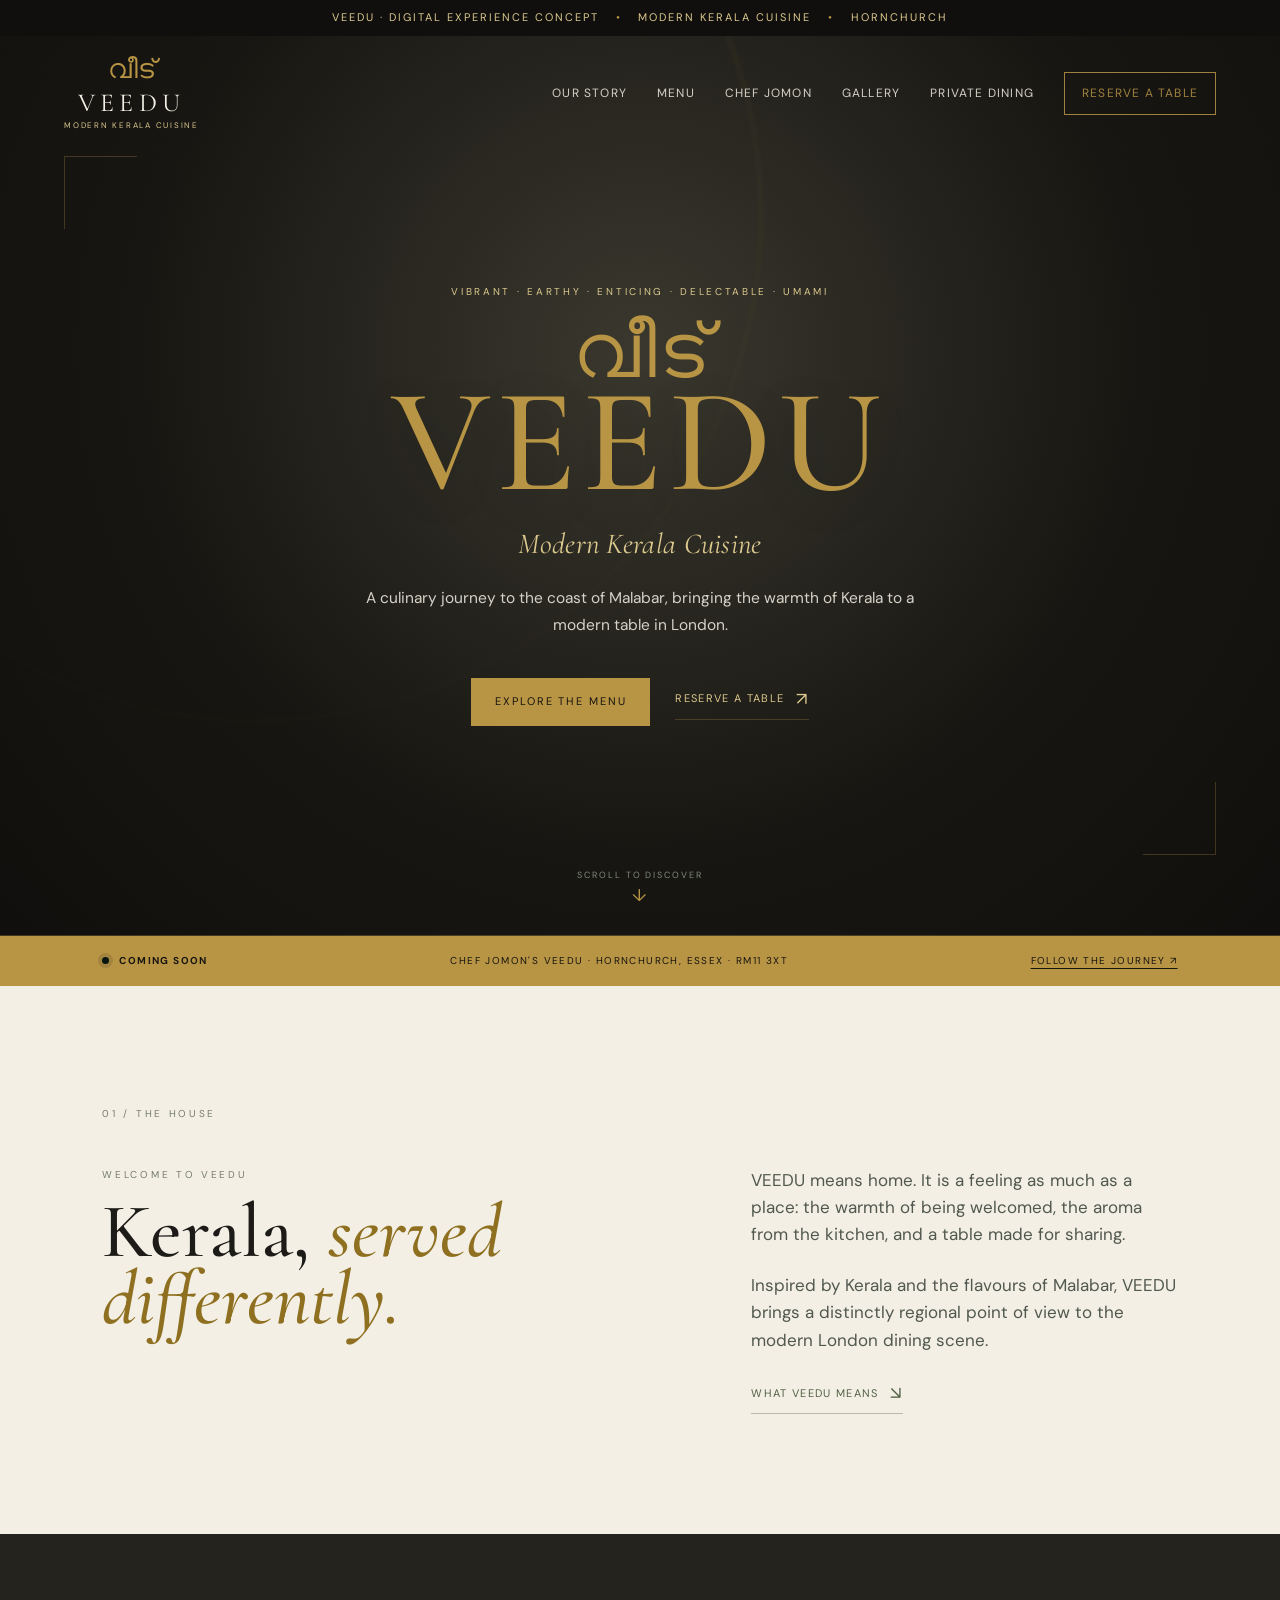
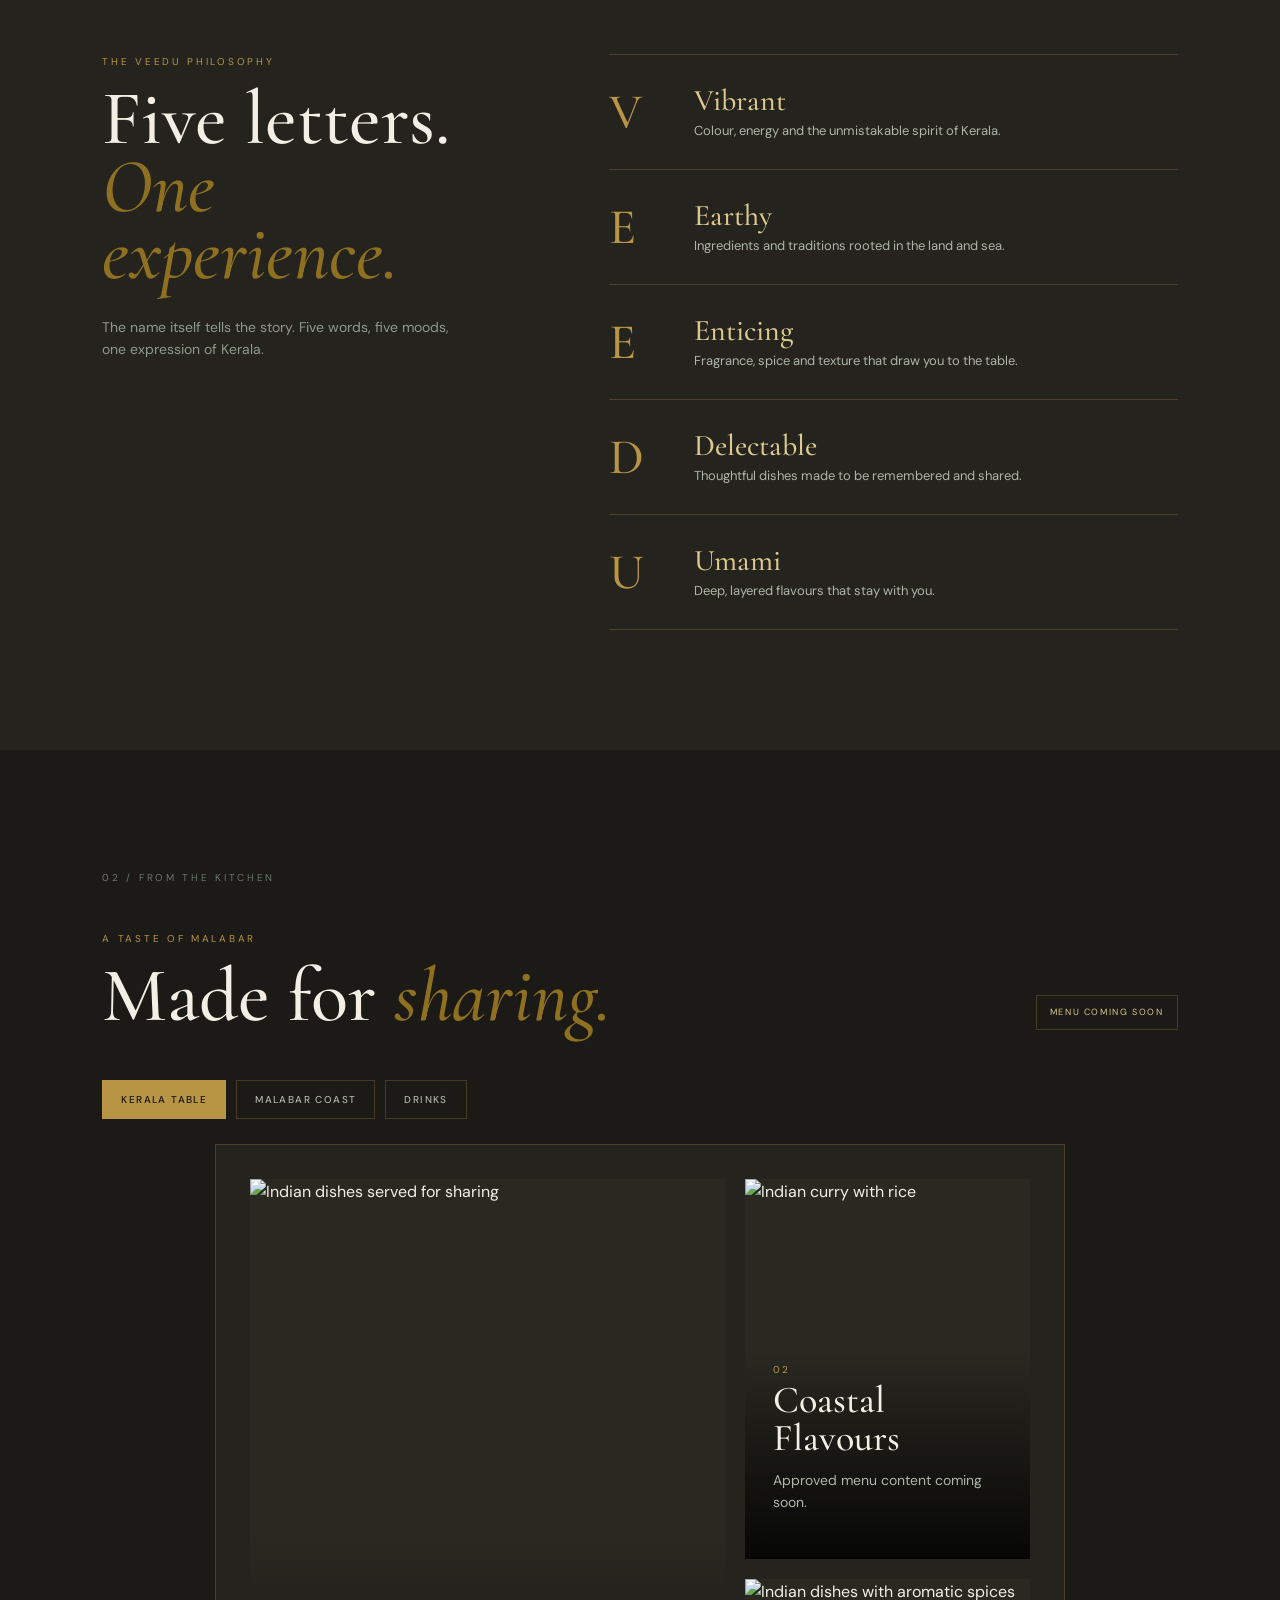
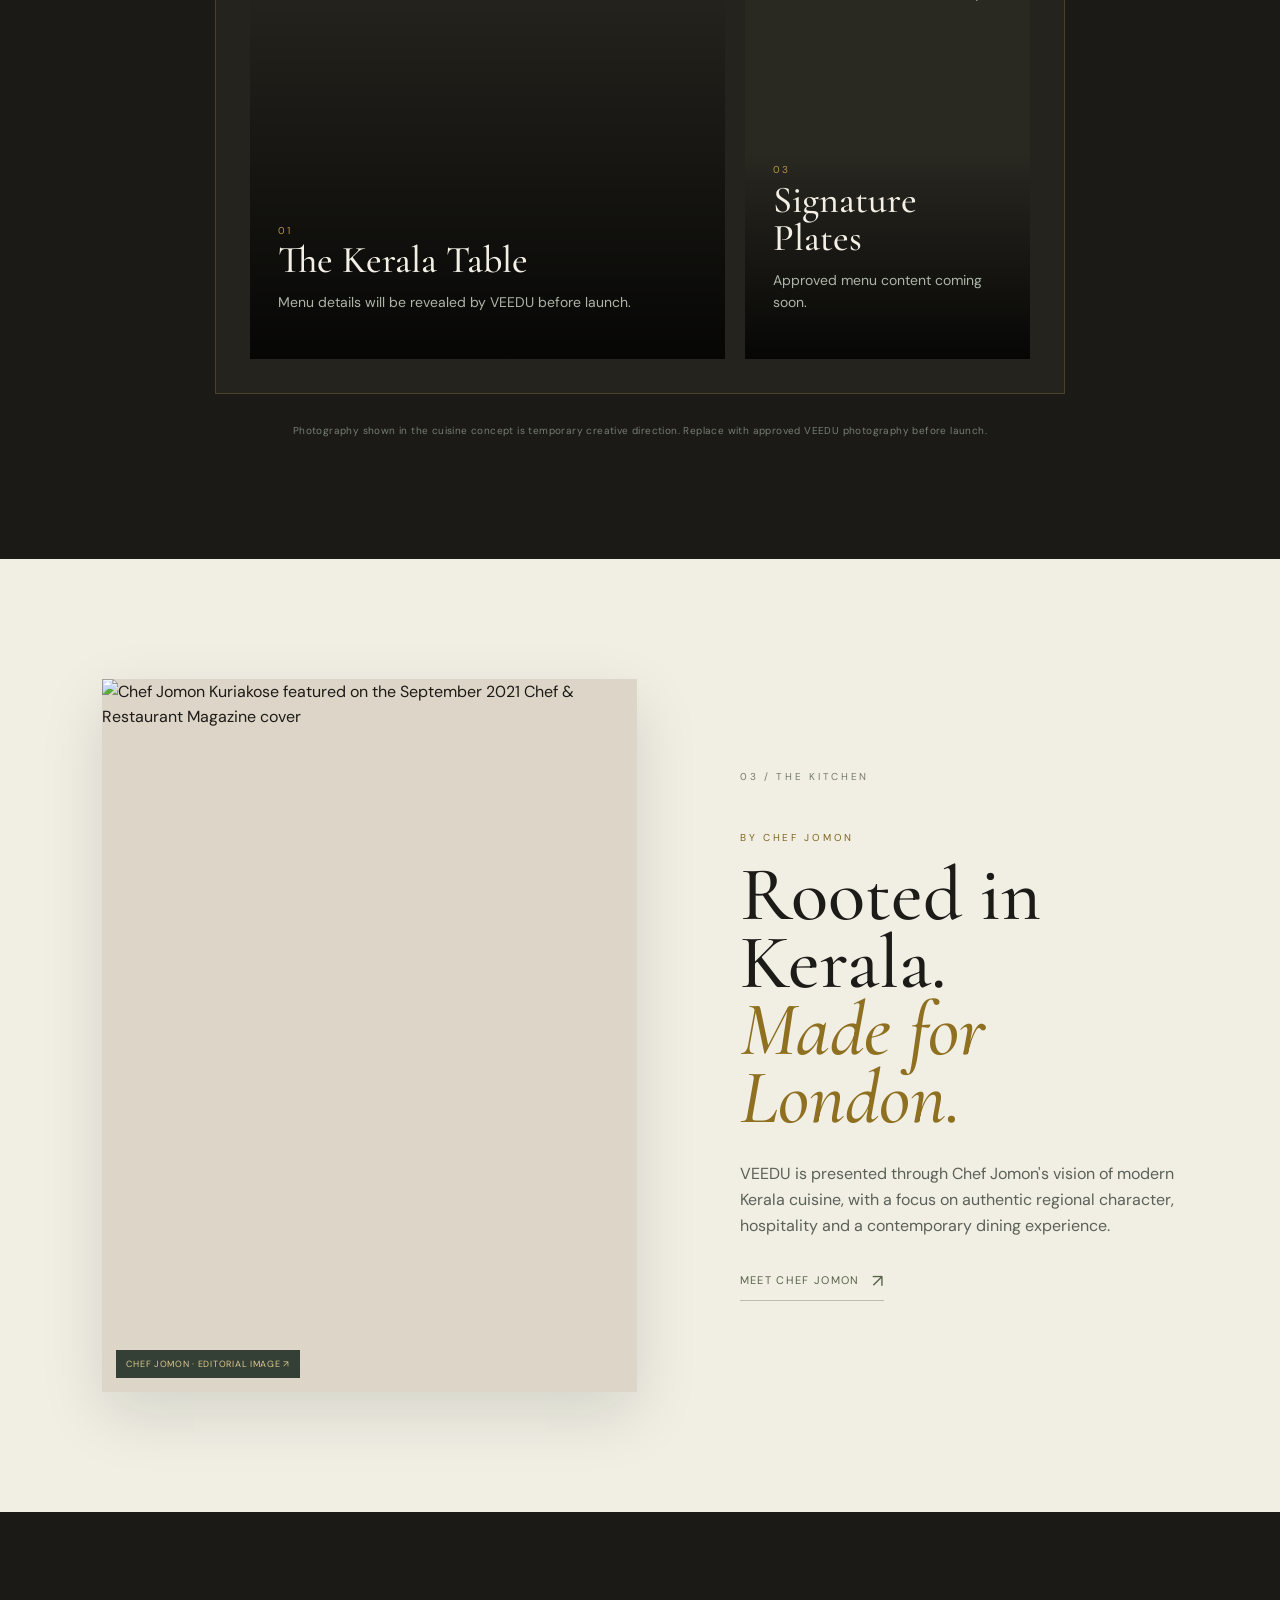
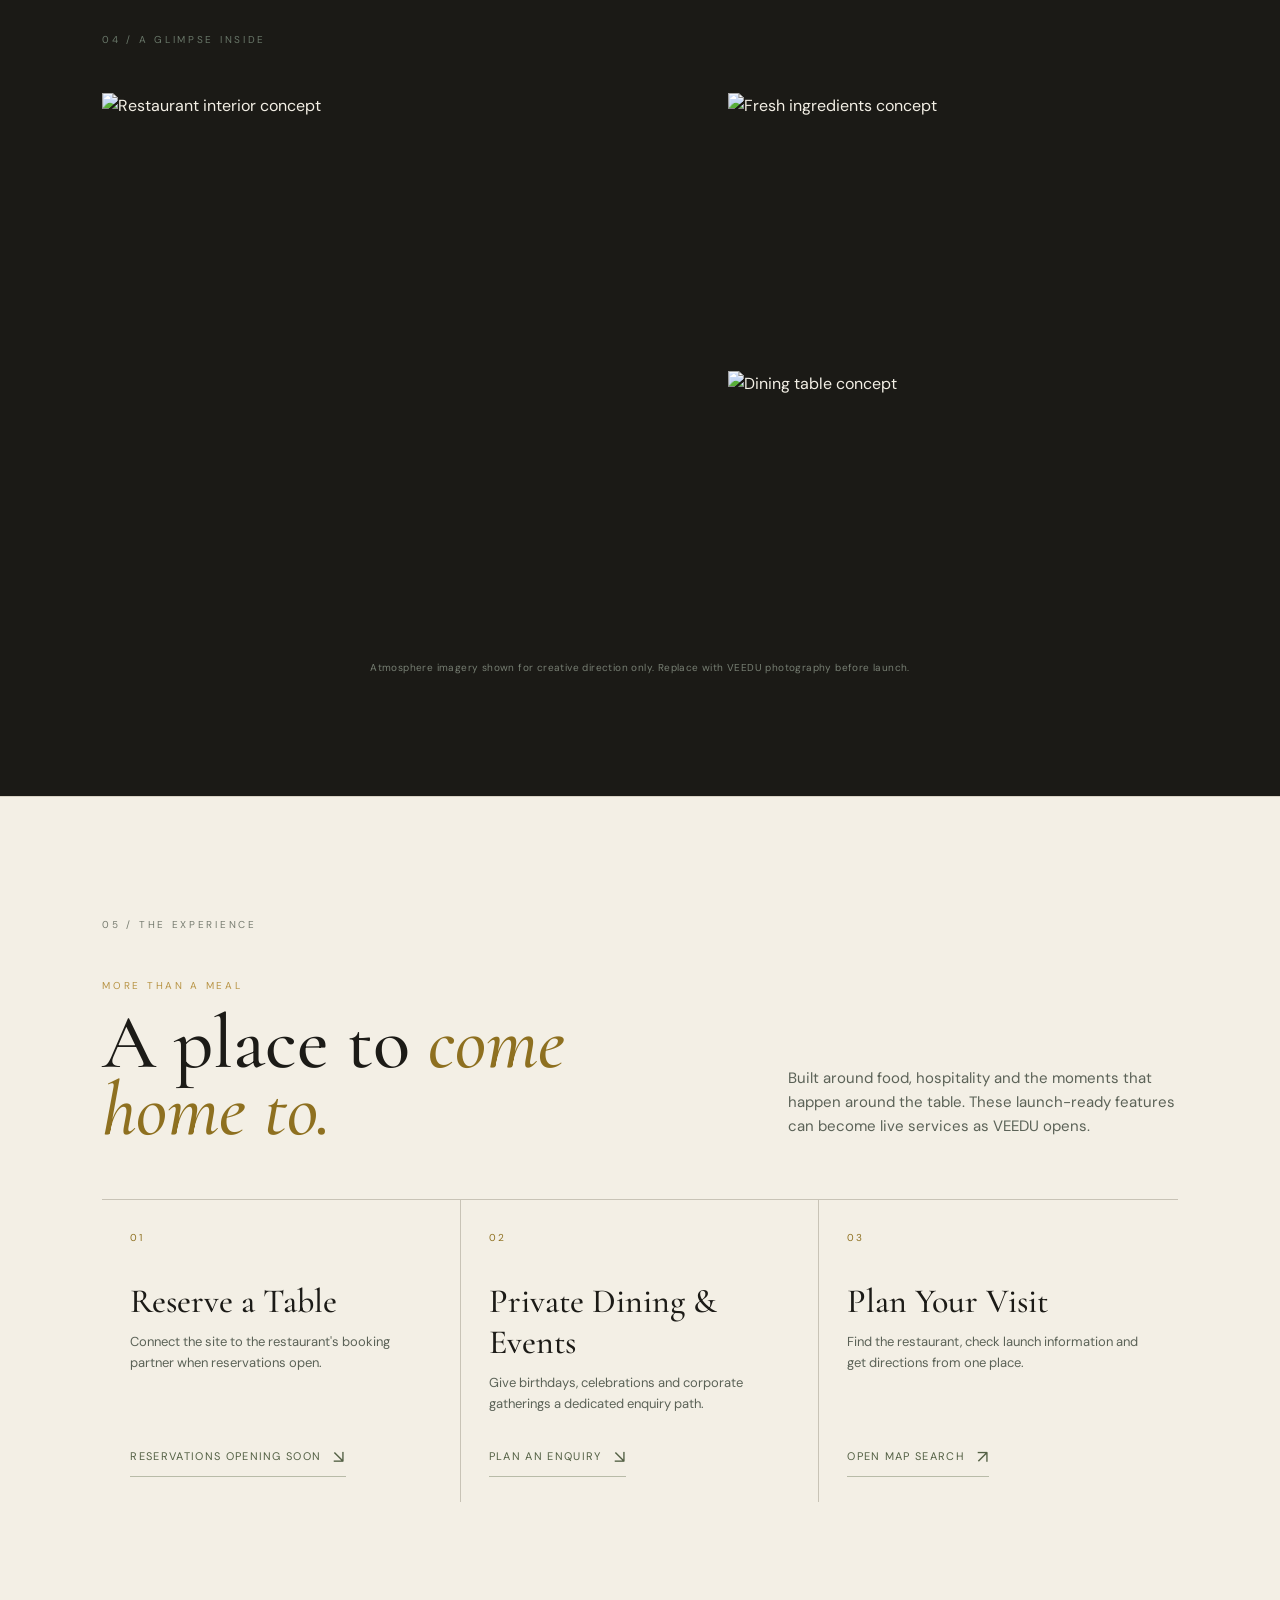
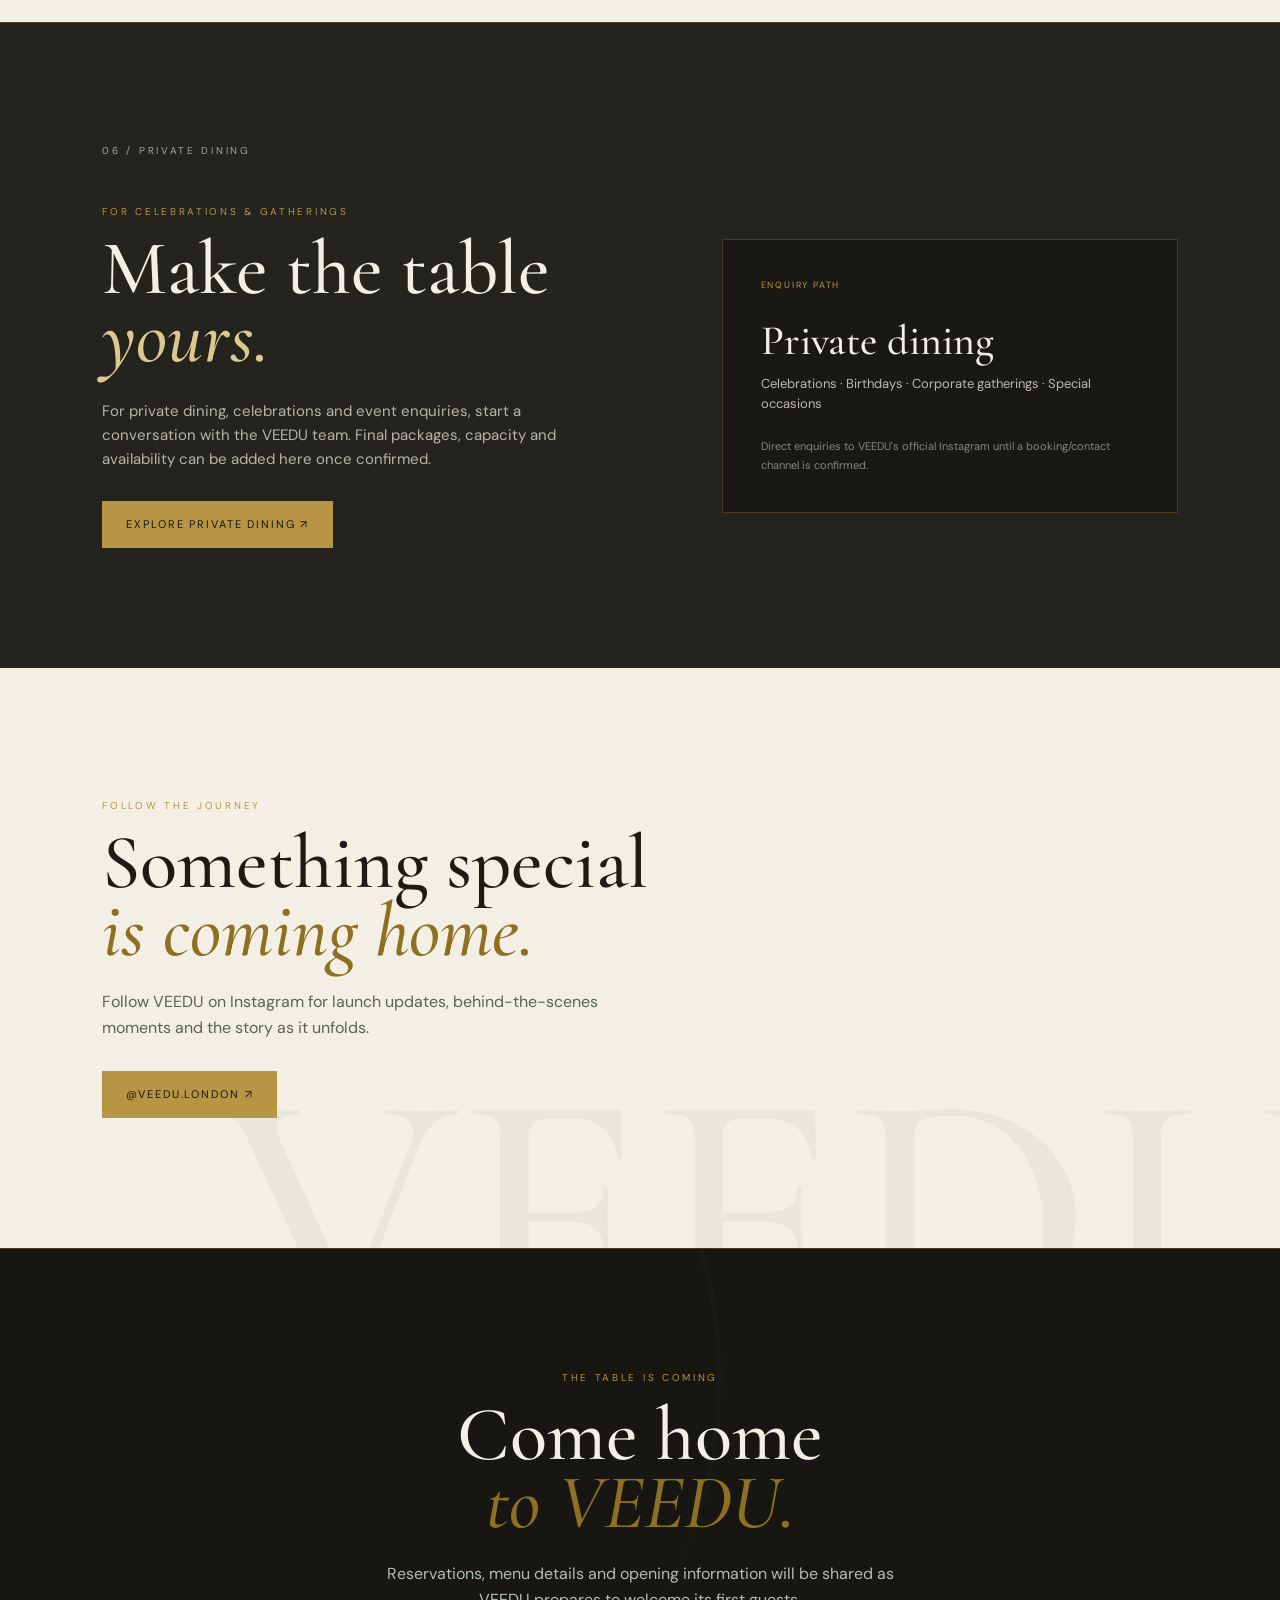
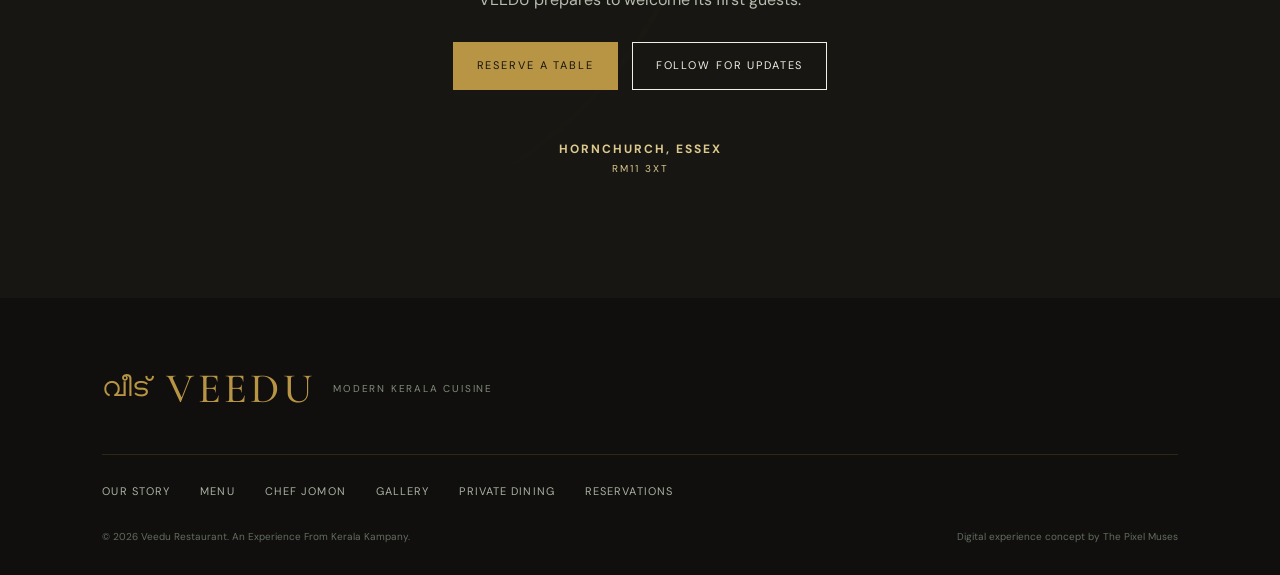
==== commit c70dbd46: "Align VEEDU homepage theme colour metadata" ====
--- a/index.html
+++ b/index.html
@@ -3,7 +3,7 @@
 <head>
   <meta charset="utf-8">
   <meta name="viewport" content="width=device-width, initial-scale=1">
-  <meta name="theme-color" content="#061d13">
+  <meta name="theme-color" content="#171612">
   <meta name="description" content="VEEDU | Modern Kerala Cuisine in Hornchurch, Essex. A culinary journey to the coast of Malabar by Chef Jomon.">
   <meta name="robots" content="index,follow,max-image-preview:large">
   <link rel="canonical" href="https://www.veedu.co.uk/">
@@ -30,7 +30,7 @@
 <header class="site-header" id="top">
   <a class="brand" href="#top" aria-label="VEEDU home"><span class="brand-malayalam">വീട്</span><span class="brand-name">VEEDU</span><span class="brand-subtitle">Modern Kerala Cuisine</span></a>
   <button class="menu-toggle" aria-label="Open menu" aria-expanded="false" aria-controls="main-nav"><span></span><span></span></button>
-  <nav class="nav" id="main-nav" aria-label="Main navigation"><a href="#story">Our Story</a><a href="#philosophy">VEEDU</a><a href="menu.html">Menu</a><a href="chef-jomon.html">Chef Jomon</a><a href="gallery.html">Gallery</a><a class="nav-cta" href="reservations.html">Reserve a Table</a></nav>
+  <nav class="nav" id="main-nav" aria-label="Main navigation"><a href="#story">Our Story</a><a href="menu.html">Menu</a><a href="chef-jomon.html">Chef Jomon</a><a href="gallery.html">Gallery</a><a href="private-dining.html">Private Dining</a><a class="nav-cta" href="reservations.html">Reserve a Table</a></nav>
 </header>
 <main id="main-content">
 <section class="hero" aria-labelledby="hero-title"><div class="hero-map" aria-hidden="true"></div><div class="hero-copy"><p class="eyebrow">Vibrant · Earthy · Enticing · Delectable · Umami</p><div class="hero-mark">വീട്</div><h1 id="hero-title">VEEDU</h1><p class="hero-kicker">Modern Kerala Cuisine</p><p class="hero-intro">A culinary journey to the coast of Malabar, bringing the warmth of Kerala to a modern table in London.</p><div class="hero-actions"><a class="button button-gold" href="menu.html">Explore the menu</a><a class="text-link" href="reservations.html">Reserve a table <span>↗</span></a></div></div><div class="scroll-cue">Scroll to discover <span>↓</span></div></section>
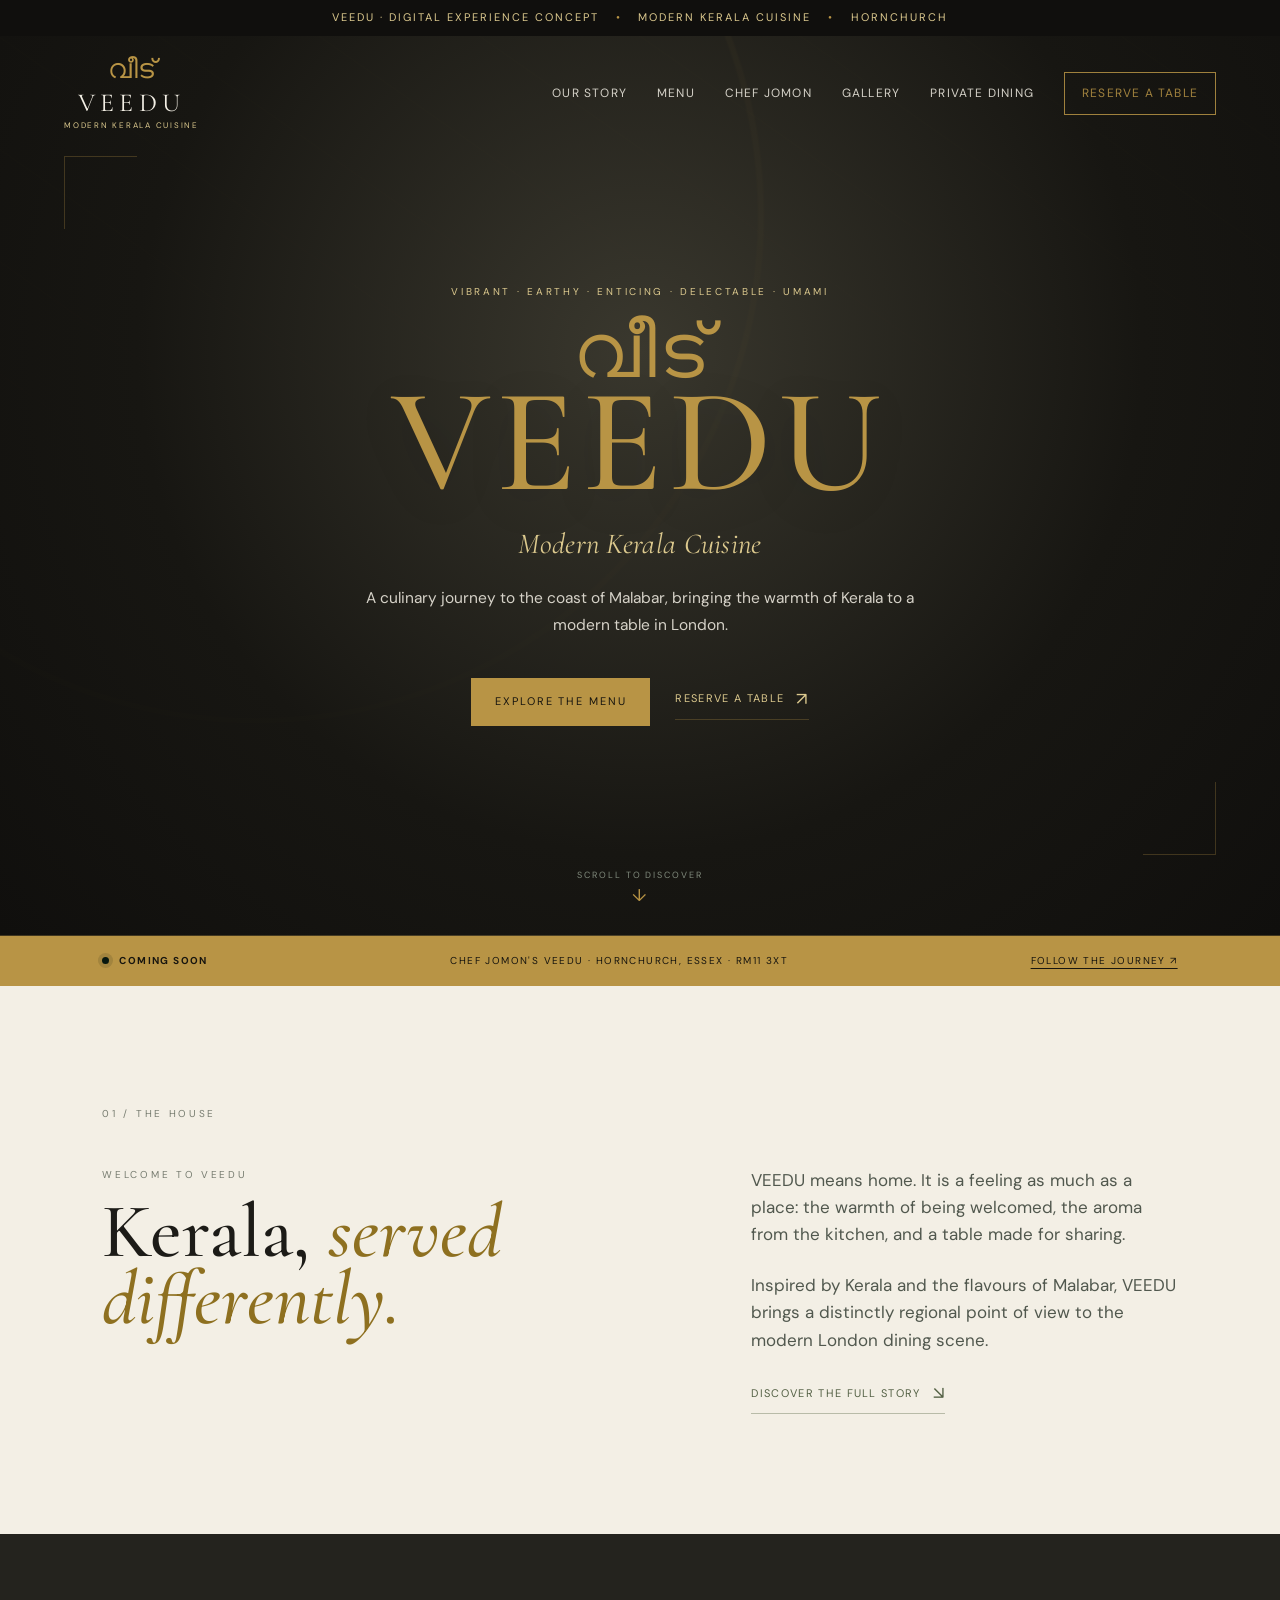
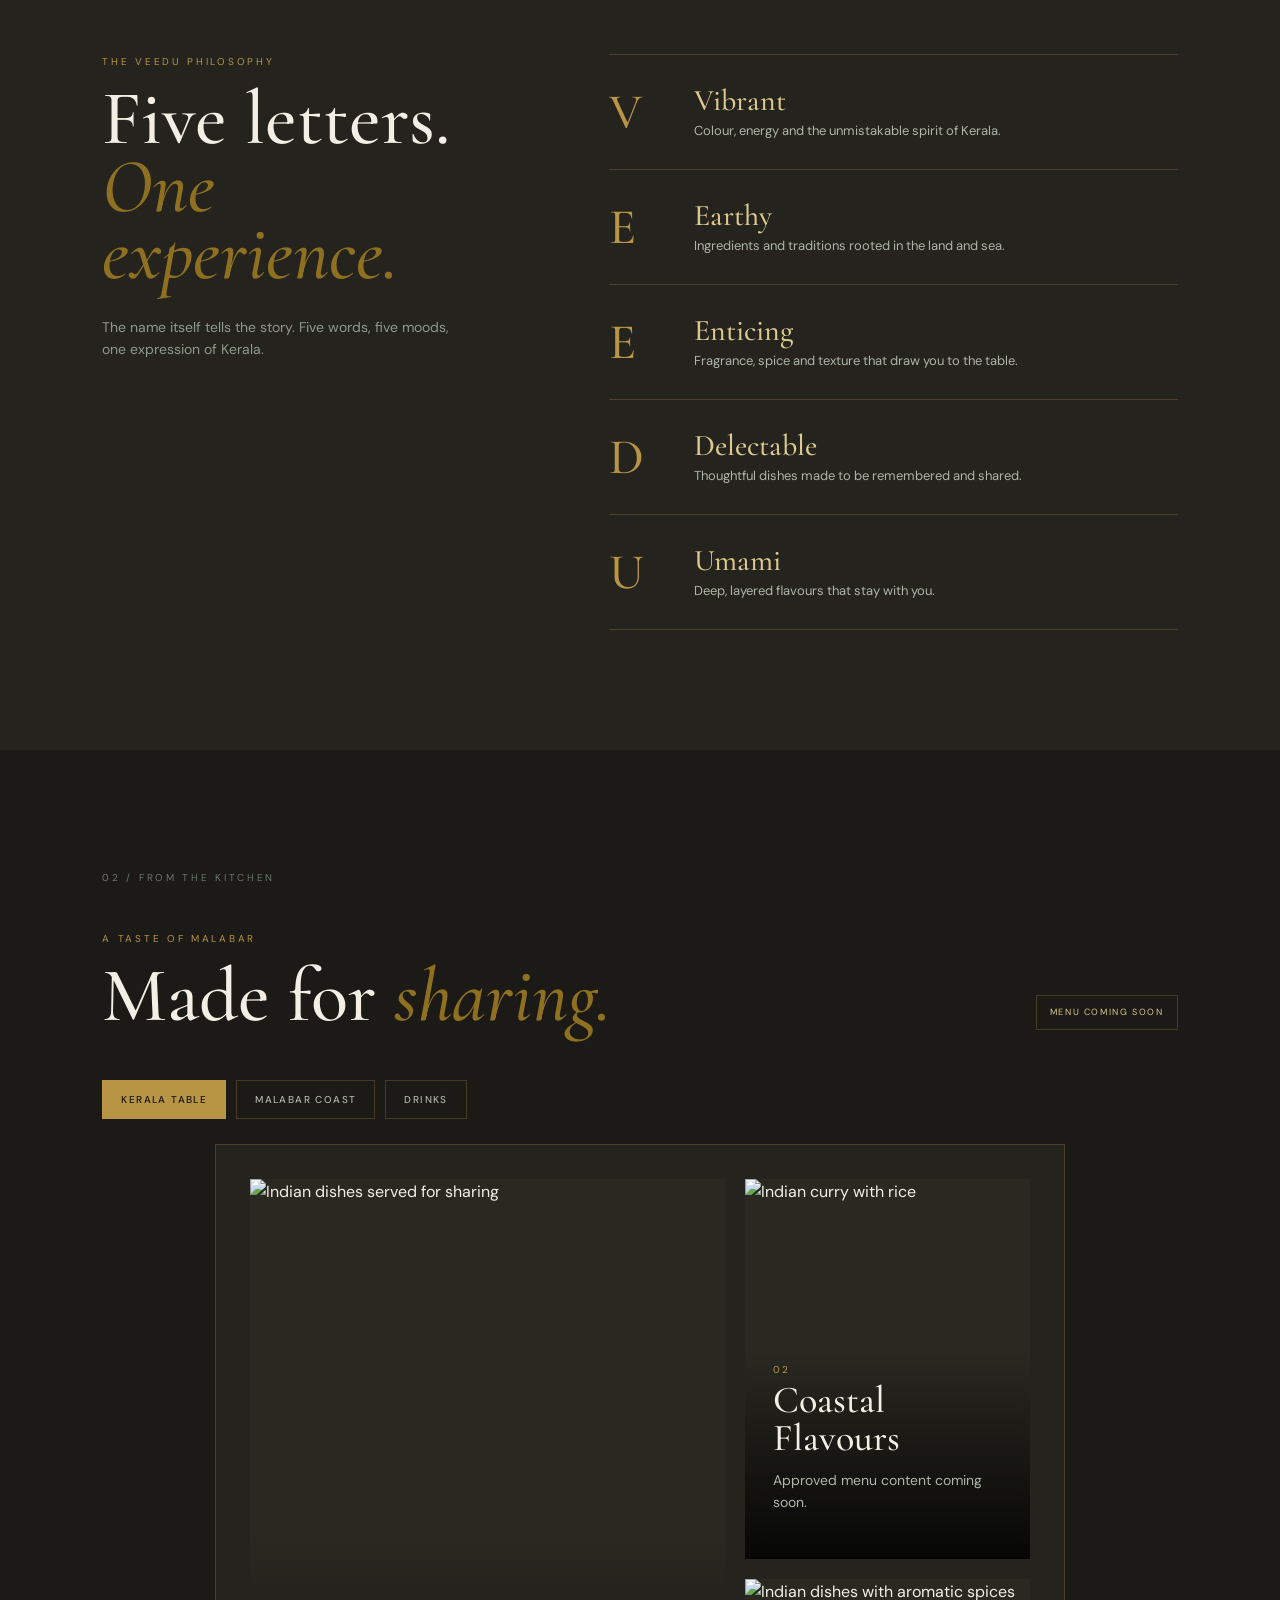
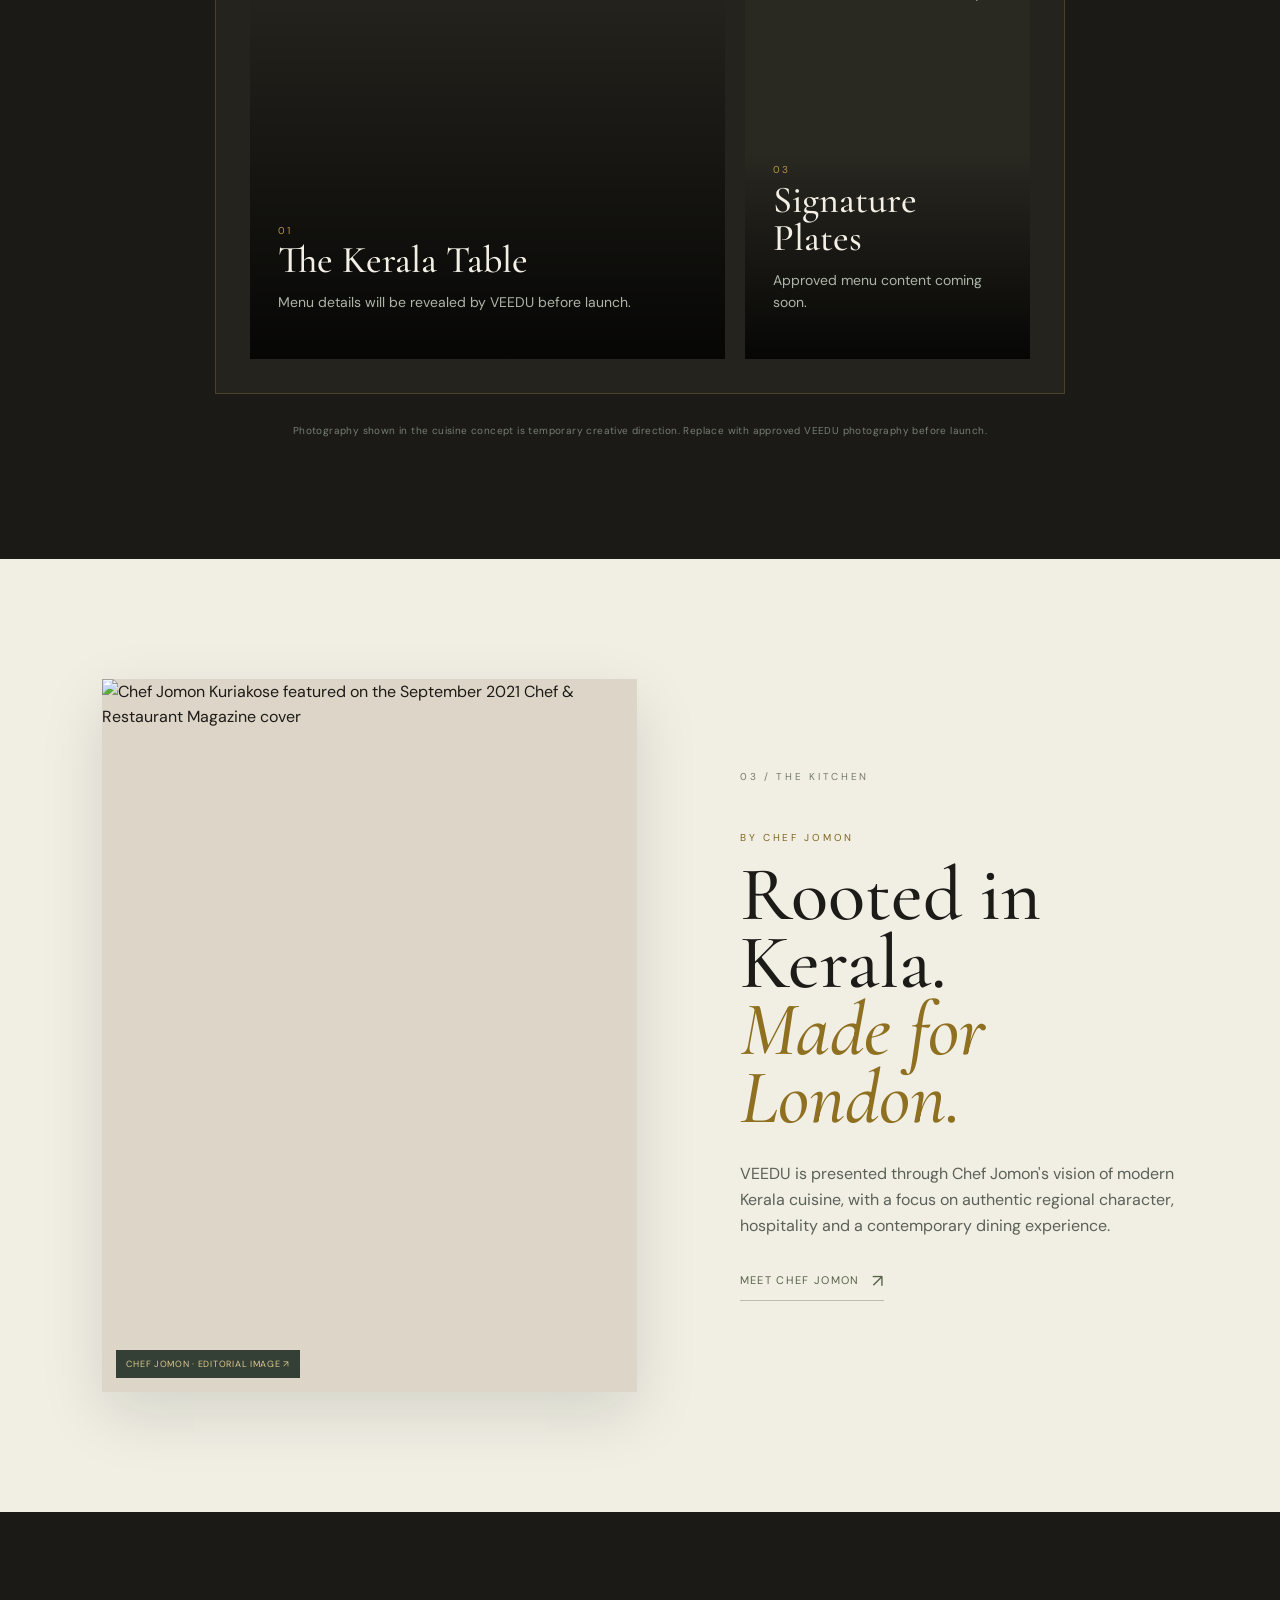
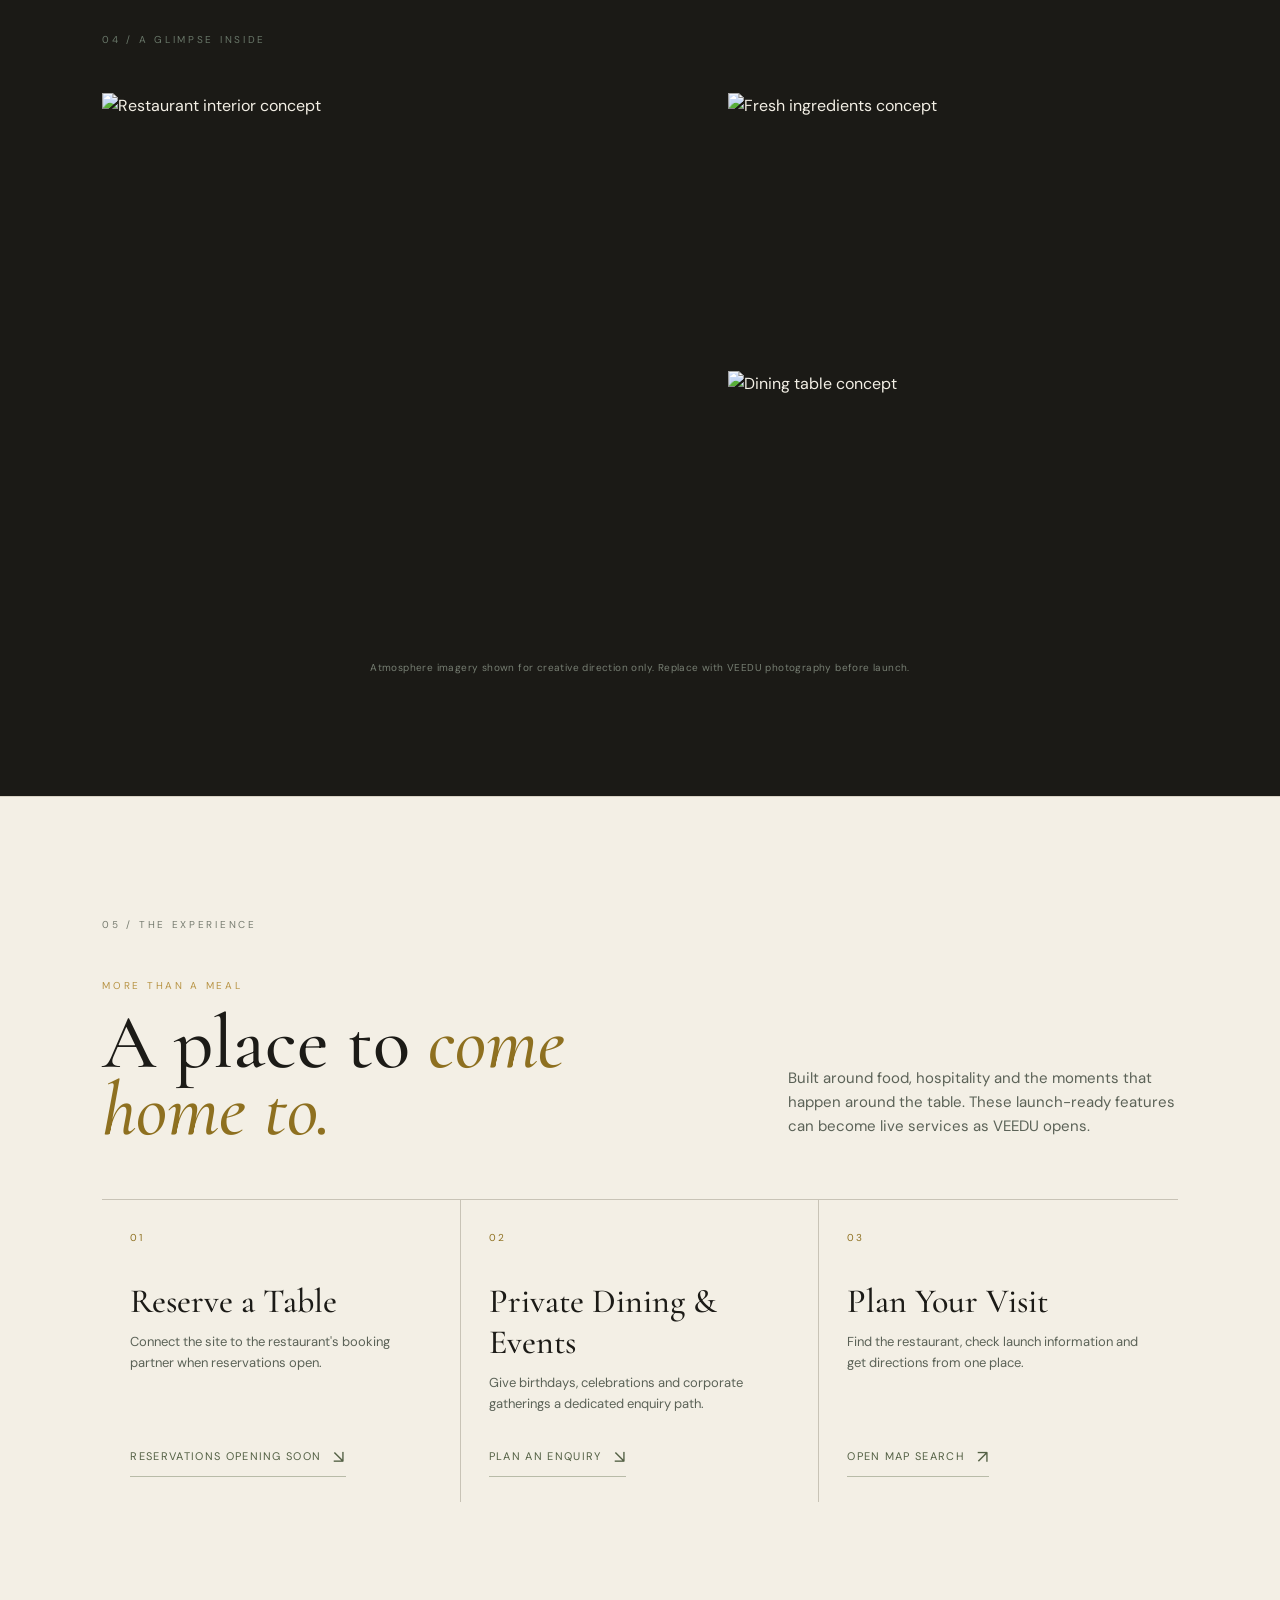
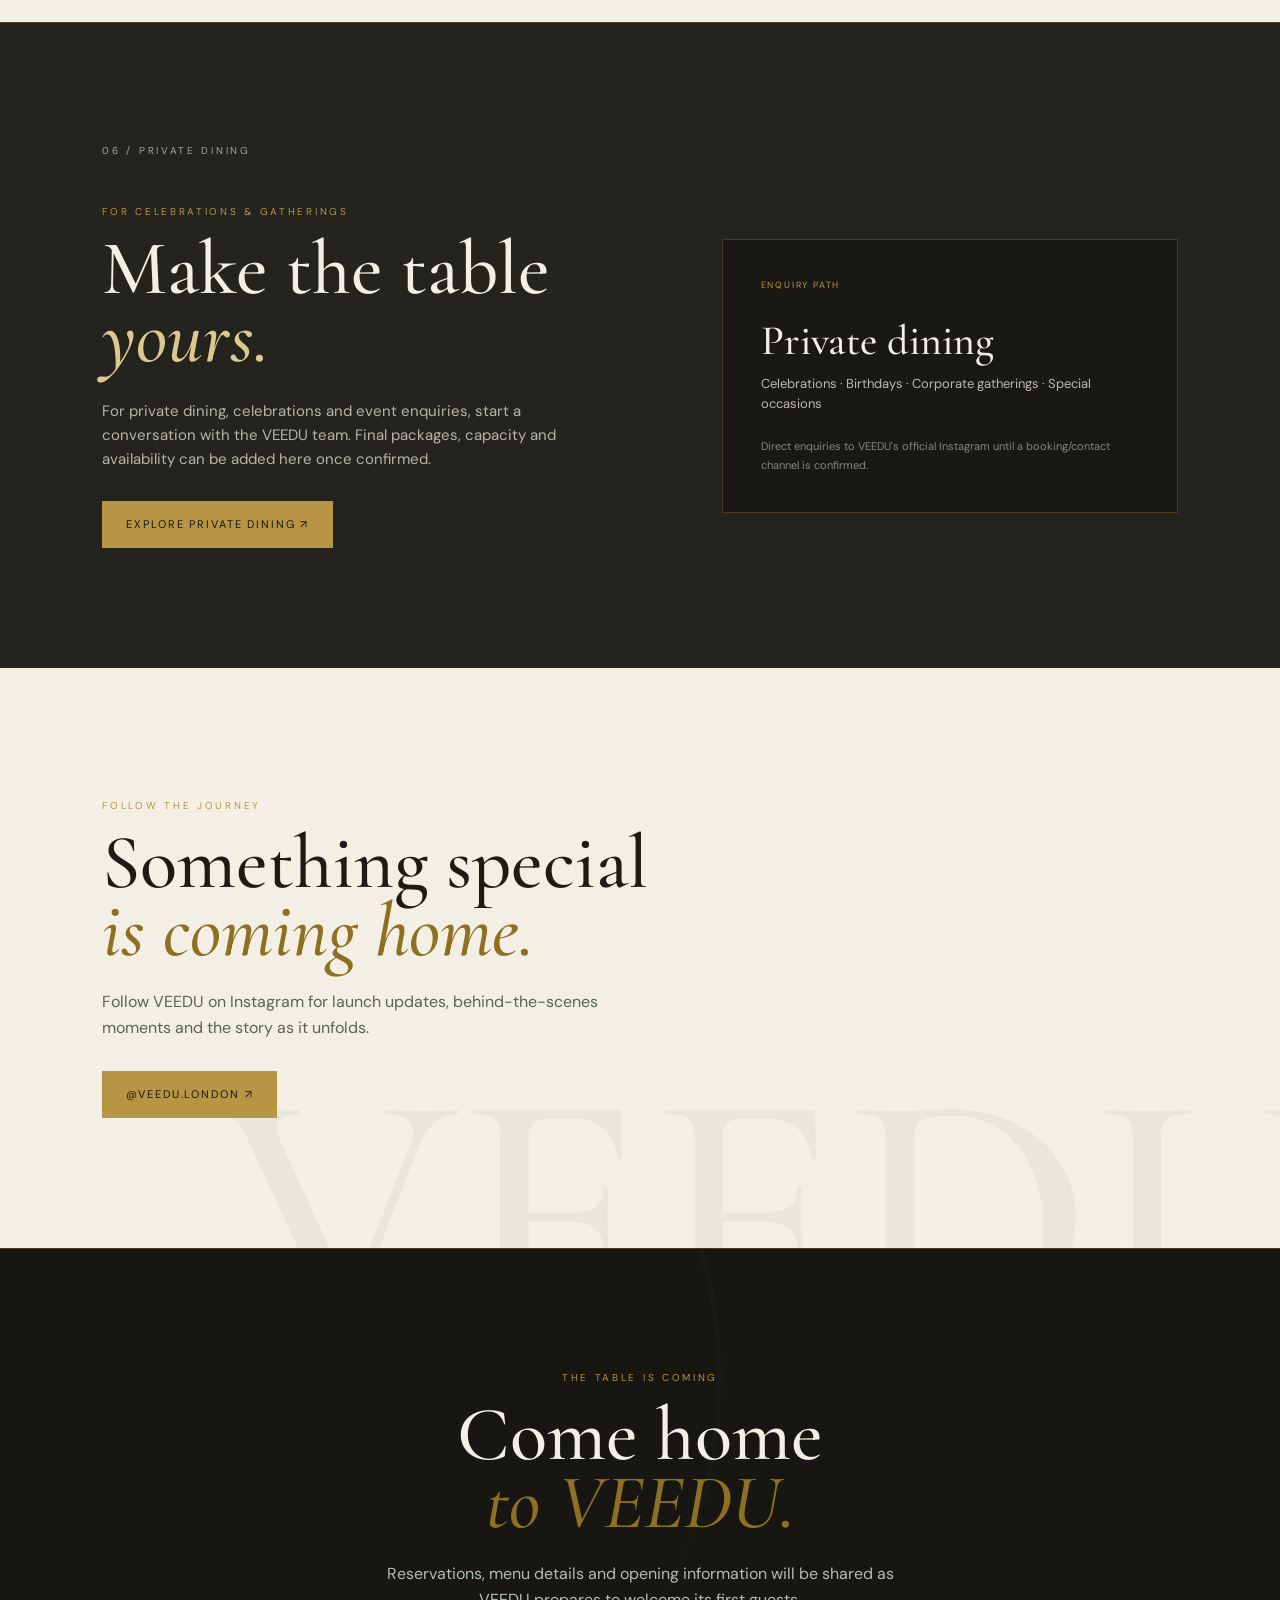
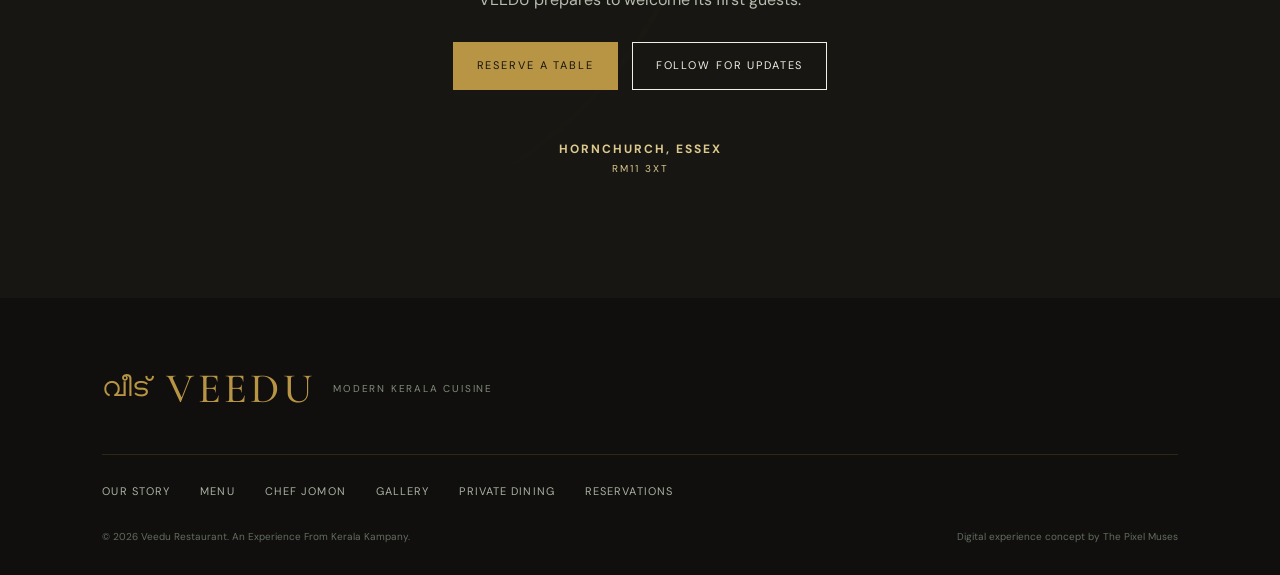
==== commit d60a106f: "Make homepage navigation and story CTA consistent" ====
--- a/index.html
+++ b/index.html
@@ -30,12 +30,12 @@
 <header class="site-header" id="top">
   <a class="brand" href="#top" aria-label="VEEDU home"><span class="brand-malayalam">വീട്</span><span class="brand-name">VEEDU</span><span class="brand-subtitle">Modern Kerala Cuisine</span></a>
   <button class="menu-toggle" aria-label="Open menu" aria-expanded="false" aria-controls="main-nav"><span></span><span></span></button>
-  <nav class="nav" id="main-nav" aria-label="Main navigation"><a href="#story">Our Story</a><a href="menu.html">Menu</a><a href="chef-jomon.html">Chef Jomon</a><a href="gallery.html">Gallery</a><a href="private-dining.html">Private Dining</a><a class="nav-cta" href="reservations.html">Reserve a Table</a></nav>
+  <nav class="nav" id="main-nav" aria-label="Main navigation"><a href="our-story.html">Our Story</a><a href="menu.html">Menu</a><a href="chef-jomon.html">Chef Jomon</a><a href="gallery.html">Gallery</a><a href="private-dining.html">Private Dining</a><a class="nav-cta" href="reservations.html">Reserve a Table</a></nav>
 </header>
 <main id="main-content">
 <section class="hero" aria-labelledby="hero-title"><div class="hero-map" aria-hidden="true"></div><div class="hero-copy"><p class="eyebrow">Vibrant · Earthy · Enticing · Delectable · Umami</p><div class="hero-mark">വീട്</div><h1 id="hero-title">VEEDU</h1><p class="hero-kicker">Modern Kerala Cuisine</p><p class="hero-intro">A culinary journey to the coast of Malabar, bringing the warmth of Kerala to a modern table in London.</p><div class="hero-actions"><a class="button button-gold" href="menu.html">Explore the menu</a><a class="text-link" href="reservations.html">Reserve a table <span>↗</span></a></div></div><div class="scroll-cue">Scroll to discover <span>↓</span></div></section>
 <section class="launch-bar"><div><span class="launch-dot"></span><strong>COMING SOON</strong></div><p>Chef Jomon's VEEDU · Hornchurch, Essex · RM11 3XT</p><a href="https://www.instagram.com/veedu.london/" target="_blank" rel="noopener noreferrer">Follow the journey ↗</a></section>
-<section class="intro section-pad" id="story"><div class="section-label">01 / The House</div><div class="intro-grid"><div><p class="eyebrow">Welcome to VEEDU</p><h2>Kerala, <em>served differently.</em></h2></div><div class="intro-text"><p>VEEDU means home. It is a feeling as much as a place: the warmth of being welcomed, the aroma from the kitchen, and a table made for sharing.</p><p>Inspired by Kerala and the flavours of Malabar, VEEDU brings a distinctly regional point of view to the modern London dining scene.</p><a class="text-link" href="#philosophy">What VEEDU means <span>↘</span></a></div></div></section>
+<section class="intro section-pad" id="story"><div class="section-label">01 / The House</div><div class="intro-grid"><div><p class="eyebrow">Welcome to VEEDU</p><h2>Kerala, <em>served differently.</em></h2></div><div class="intro-text"><p>VEEDU means home. It is a feeling as much as a place: the warmth of being welcomed, the aroma from the kitchen, and a table made for sharing.</p><p>Inspired by Kerala and the flavours of Malabar, VEEDU brings a distinctly regional point of view to the modern London dining scene.</p><a class="text-link" href="our-story.html">Discover the full story <span>↘</span></a></div></div></section>
 <section class="values" id="philosophy"><div class="values-heading"><p class="eyebrow">The VEEDU philosophy</p><h2>Five letters.<br><em>One experience.</em></h2><p class="values-lead">The name itself tells the story. Five words, five moods, one expression of Kerala.</p></div><div class="values-list"><article class="value"><span>V</span><div><h3>Vibrant</h3><p>Colour, energy and the unmistakable spirit of Kerala.</p></div></article><article class="value"><span>E</span><div><h3>Earthy</h3><p>Ingredients and traditions rooted in the land and sea.</p></div></article><article class="value"><span>E</span><div><h3>Enticing</h3><p>Fragrance, spice and texture that draw you to the table.</p></div></article><article class="value"><span>D</span><div><h3>Delectable</h3><p>Thoughtful dishes made to be remembered and shared.</p></div></article><article class="value"><span>U</span><div><h3>Umami</h3><p>Deep, layered flavours that stay with you.</p></div></article></div></section>
 <section class="menu-preview section-pad" id="menu"><div class="section-label">02 / From the Kitchen</div><div class="menu-heading"><div><p class="eyebrow">A taste of Malabar</p><h2>Made for <em>sharing.</em></h2></div><span class="menu-status">Menu coming soon</span></div><div class="menu-tabs" role="tablist" aria-label="Cuisine categories"><button class="menu-tab active" role="tab" aria-selected="true" aria-controls="menu-panel-table" data-menu="table">Kerala Table</button><button class="menu-tab" role="tab" aria-selected="false" aria-controls="menu-panel-coast" data-menu="coast" tabindex="-1">Malabar Coast</button><button class="menu-tab" role="tab" aria-selected="false" aria-controls="menu-panel-drinks" data-menu="drinks" tabindex="-1">Drinks</button></div><div class="menu-panel active" id="menu-panel-table" role="tabpanel"><div class="dish-grid"><article class="dish dish-large"><img src="https://images.unsplash.com/photo-1601050690597-df0568f70950?auto=format&fit=crop&w=1200&q=85" alt="Indian dishes served for sharing" loading="lazy" decoding="async"><div class="dish-caption"><span>01</span><h3>The Kerala Table</h3><p>Menu details will be revealed by VEEDU before launch.</p></div></article><article class="dish"><img src="https://images.unsplash.com/photo-1625398407796-82650a8c1e5f?auto=format&fit=crop&w=900&q=85" alt="Indian curry with rice" loading="lazy" decoding="async"><div class="dish-caption"><span>02</span><h3>Coastal Flavours</h3><p>Approved menu content coming soon.</p></div></article><article class="dish"><img src="https://images.unsplash.com/photo-1585937421612-70a008356fbe?auto=format&fit=crop&w=900&q=85" alt="Indian dishes with aromatic spices" loading="lazy" decoding="async"><div class="dish-caption"><span>03</span><h3>Signature Plates</h3><p>Approved menu content coming soon.</p></div></article></div></div><div class="menu-panel" id="menu-panel-coast" role="tabpanel" hidden><div class="coming-card"><span>02 / MALABAR</span><h3>Coastal flavours, revealed soon.</h3><p>VEEDU's approved dishes, descriptions and dietary information will appear here when the launch menu is ready.</p></div></div><div class="menu-panel" id="menu-panel-drinks" role="tabpanel" hidden><div class="coming-card"><span>03 / DRINKS</span><h3>Pouring soon.</h3><p>Drinks, pairings and non-alcoholic options will be added once the final VEEDU offering is confirmed.</p></div></div><p class="demo-note">Photography shown in the cuisine concept is temporary creative direction. Replace with approved VEEDU photography before launch.</p></section>
 <section class="chef section-pad" id="chef"><div class="chef-image"><img src="https://www.chefjomon.com/assets/images/mag.jpg" alt="Chef Jomon Kuriakose featured on the September 2021 Chef & Restaurant Magazine cover" loading="lazy" decoding="async"><a class="image-credit" href="https://www.chefjomon.com/assets/images/mag.jpg" target="_blank" rel="noopener noreferrer">Chef Jomon · editorial image ↗</a></div><div class="chef-copy"><div class="section-label">03 / The Kitchen</div><p class="eyebrow">By Chef Jomon</p><h2>Rooted in Kerala.<br><em>Made for London.</em></h2><p>VEEDU is presented through Chef Jomon's vision of modern Kerala cuisine, with a focus on authentic regional character, hospitality and a contemporary dining experience.</p><a class="text-link" href="chef-jomon.html">Meet Chef Jomon <span>↗</span></a></div></section>
@@ -45,7 +45,7 @@
 <section class="social-cta"><div class="social-copy"><p class="eyebrow">Follow the journey</p><h2>Something special<br><em>is coming home.</em></h2><p>Follow VEEDU on Instagram for launch updates, behind-the-scenes moments and the story as it unfolds.</p><a class="button button-gold" href="https://www.instagram.com/veedu.london/" target="_blank" rel="noopener noreferrer">@veedu.london ↗</a></div></section>
 <section class="reserve" id="reserve"><div class="reserve-pattern"></div><div class="reserve-inner"><p class="eyebrow">The table is coming</p><h2>Come home<br><em>to VEEDU.</em></h2><p>Reservations, menu details and opening information will be shared as VEEDU prepares to welcome its first guests.</p><div class="reserve-actions"><a class="button button-gold" href="reservations.html">Reserve a table</a><a class="button button-light" href="https://www.instagram.com/veedu.london/" target="_blank" rel="noopener noreferrer">Follow for updates</a></div><div class="location"><strong>Hornchurch, Essex</strong><span>RM11 3XT</span></div></div></section>
 </main>
-<footer class="footer"><div class="footer-brand"><span class="brand-malayalam">വീട്</span><strong>VEEDU</strong><span>Modern Kerala Cuisine</span></div><div class="footer-links"><a href="#story">Our Story</a><a href="menu.html">Menu</a><a href="chef-jomon.html">Chef Jomon</a><a href="gallery.html">Gallery</a><a href="private-dining.html">Private Dining</a><a href="reservations.html">Reservations</a></div><div class="footer-bottom"><span>© 2026 Veedu Restaurant. An Experience From Kerala Kampany.</span><span>Digital experience concept by The Pixel Muses</span></div></footer>
+<footer class="footer"><div class="footer-brand"><span class="brand-malayalam">വീട്</span><strong>VEEDU</strong><span>Modern Kerala Cuisine</span></div><div class="footer-links"><a href="our-story.html">Our Story</a><a href="menu.html">Menu</a><a href="chef-jomon.html">Chef Jomon</a><a href="gallery.html">Gallery</a><a href="private-dining.html">Private Dining</a><a href="reservations.html">Reservations</a></div><div class="footer-bottom"><span>© 2026 Veedu Restaurant. An Experience From Kerala Kampany.</span><span>Digital experience concept by The Pixel Muses</span></div></footer>
 <script src="script.js" defer></script>
 </body>
 </html>
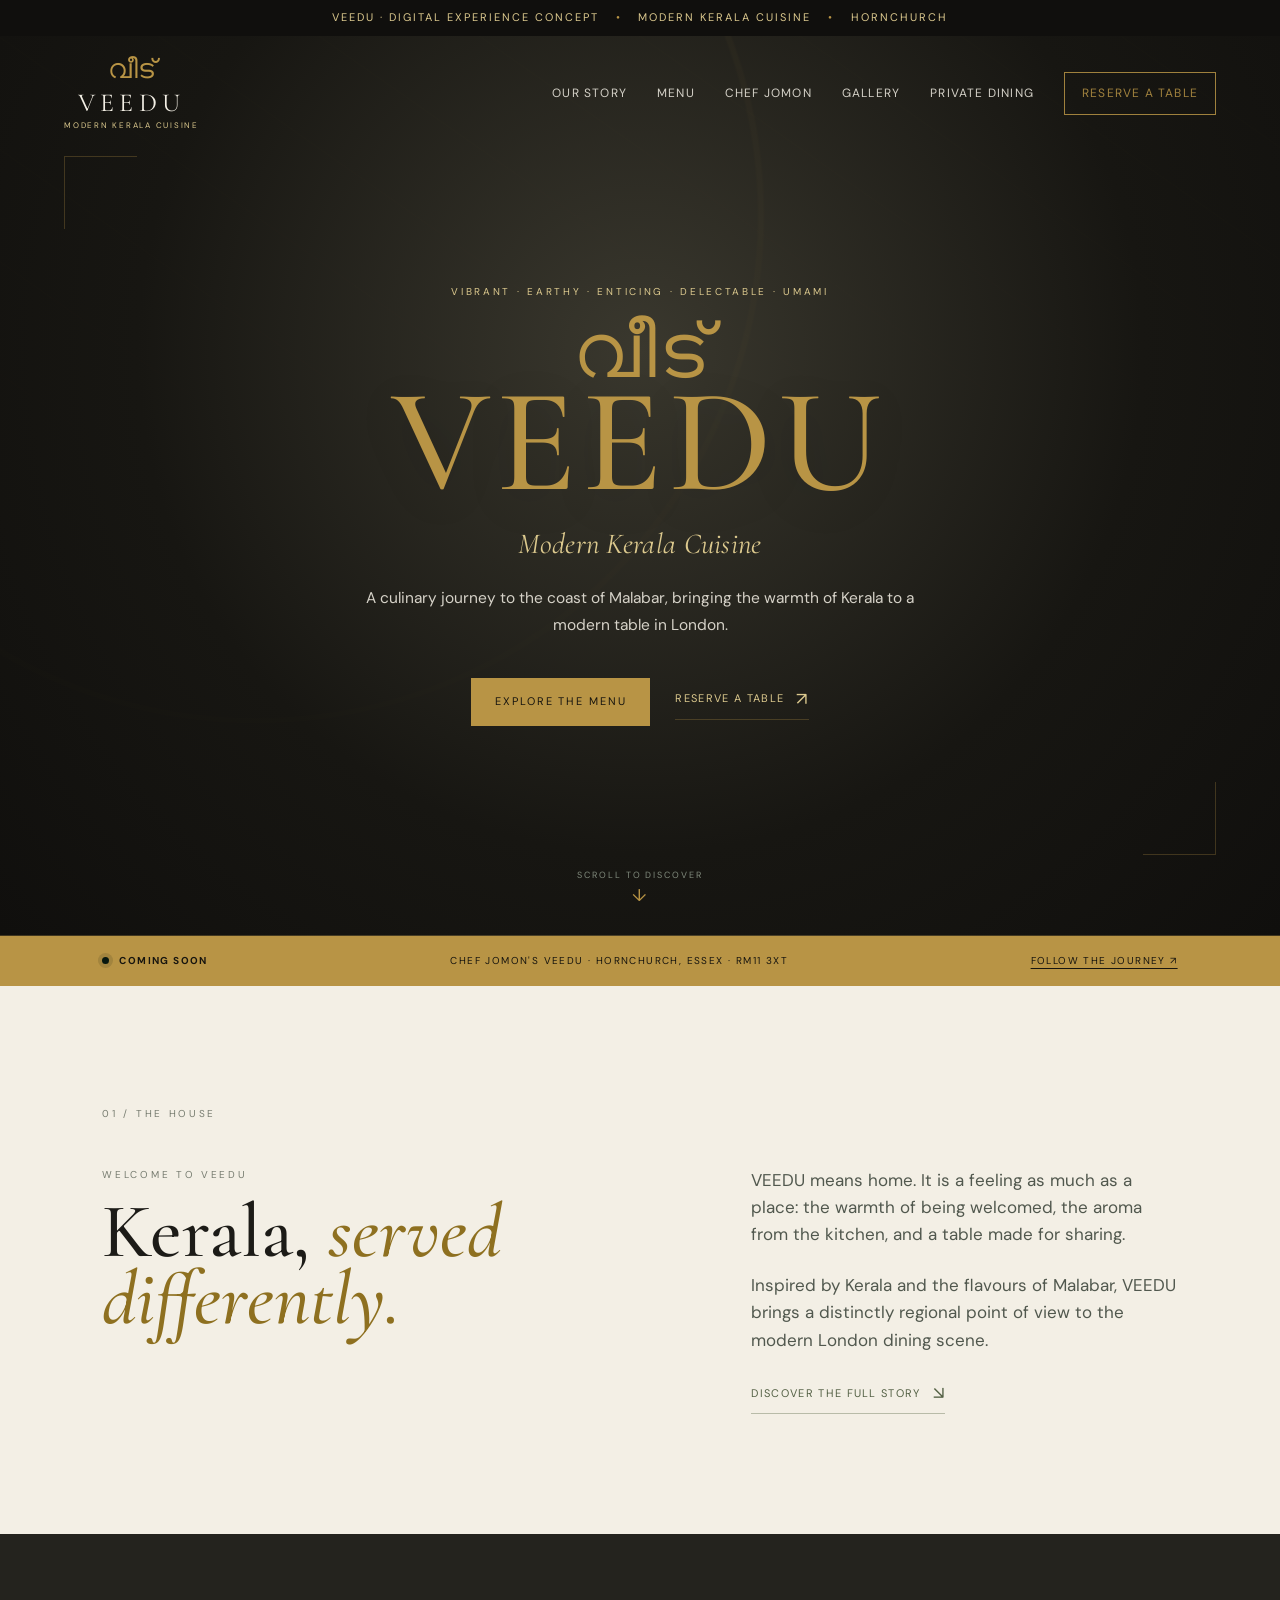
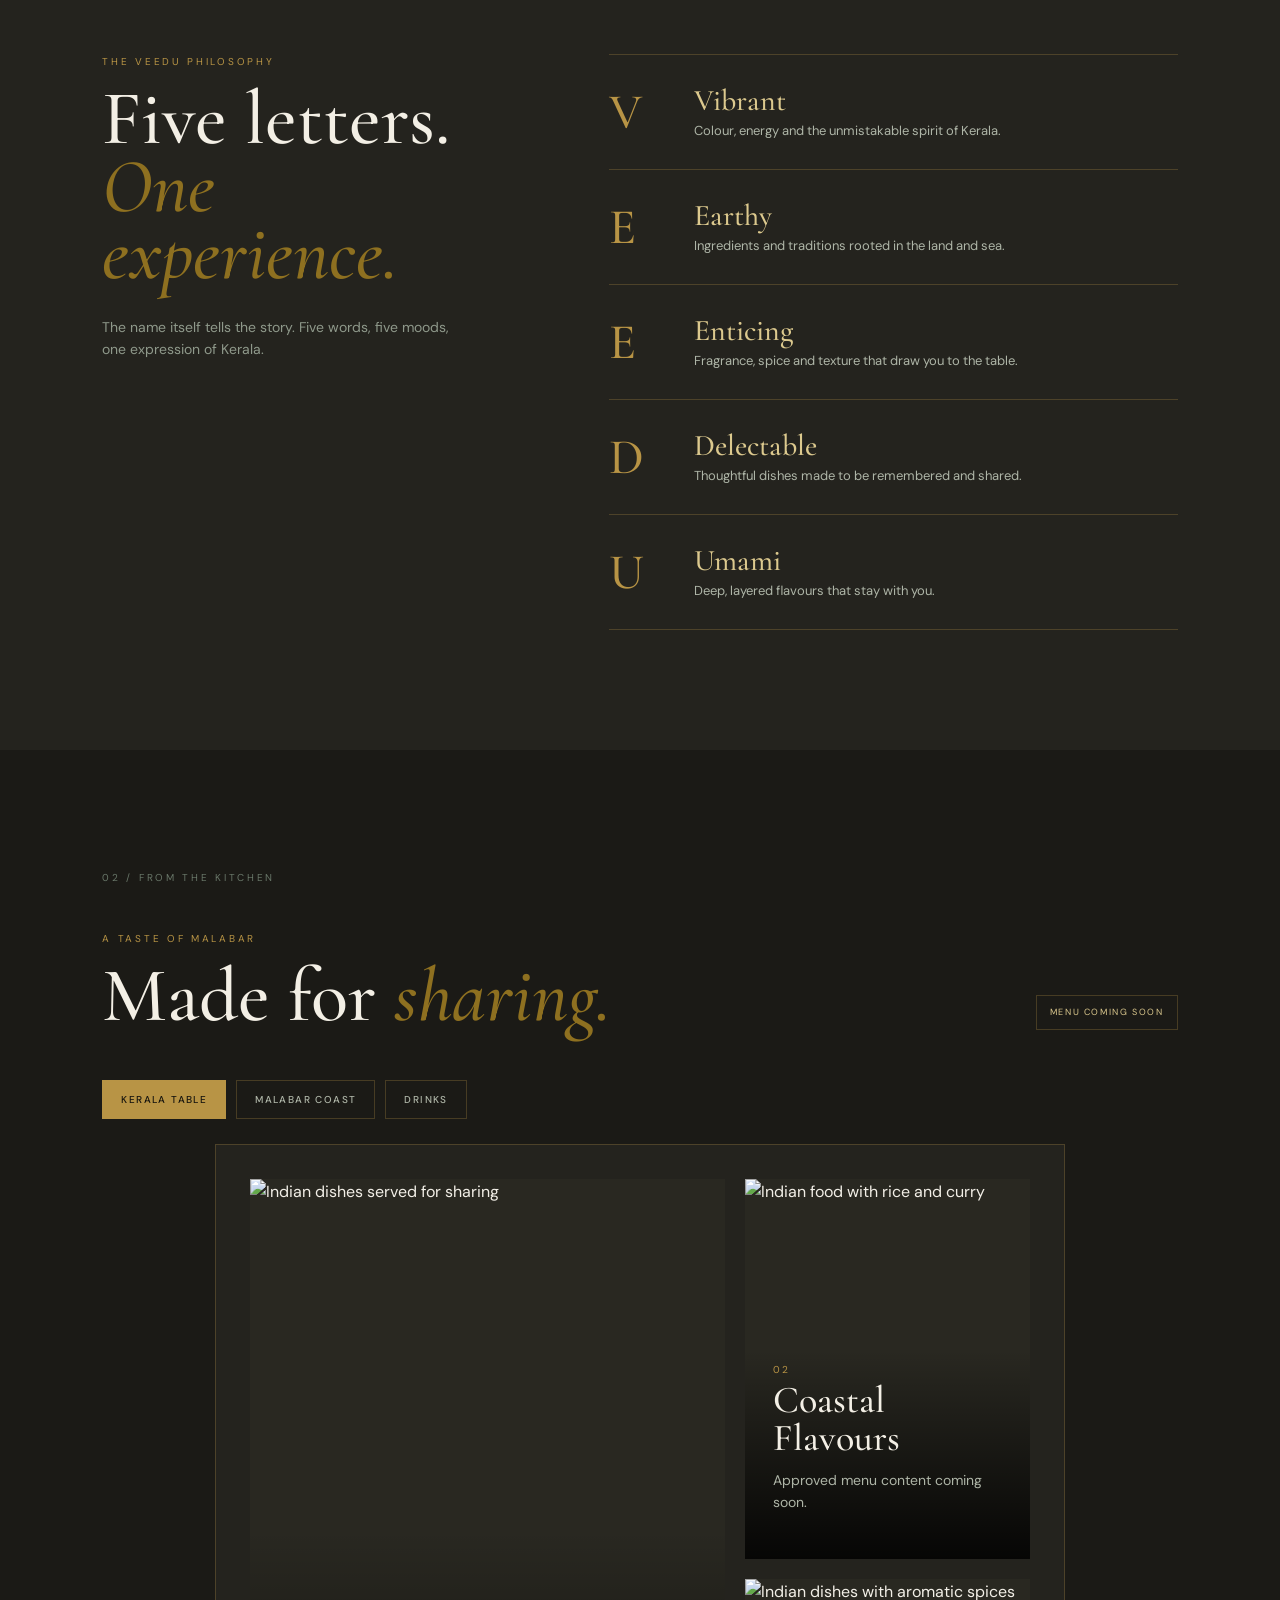
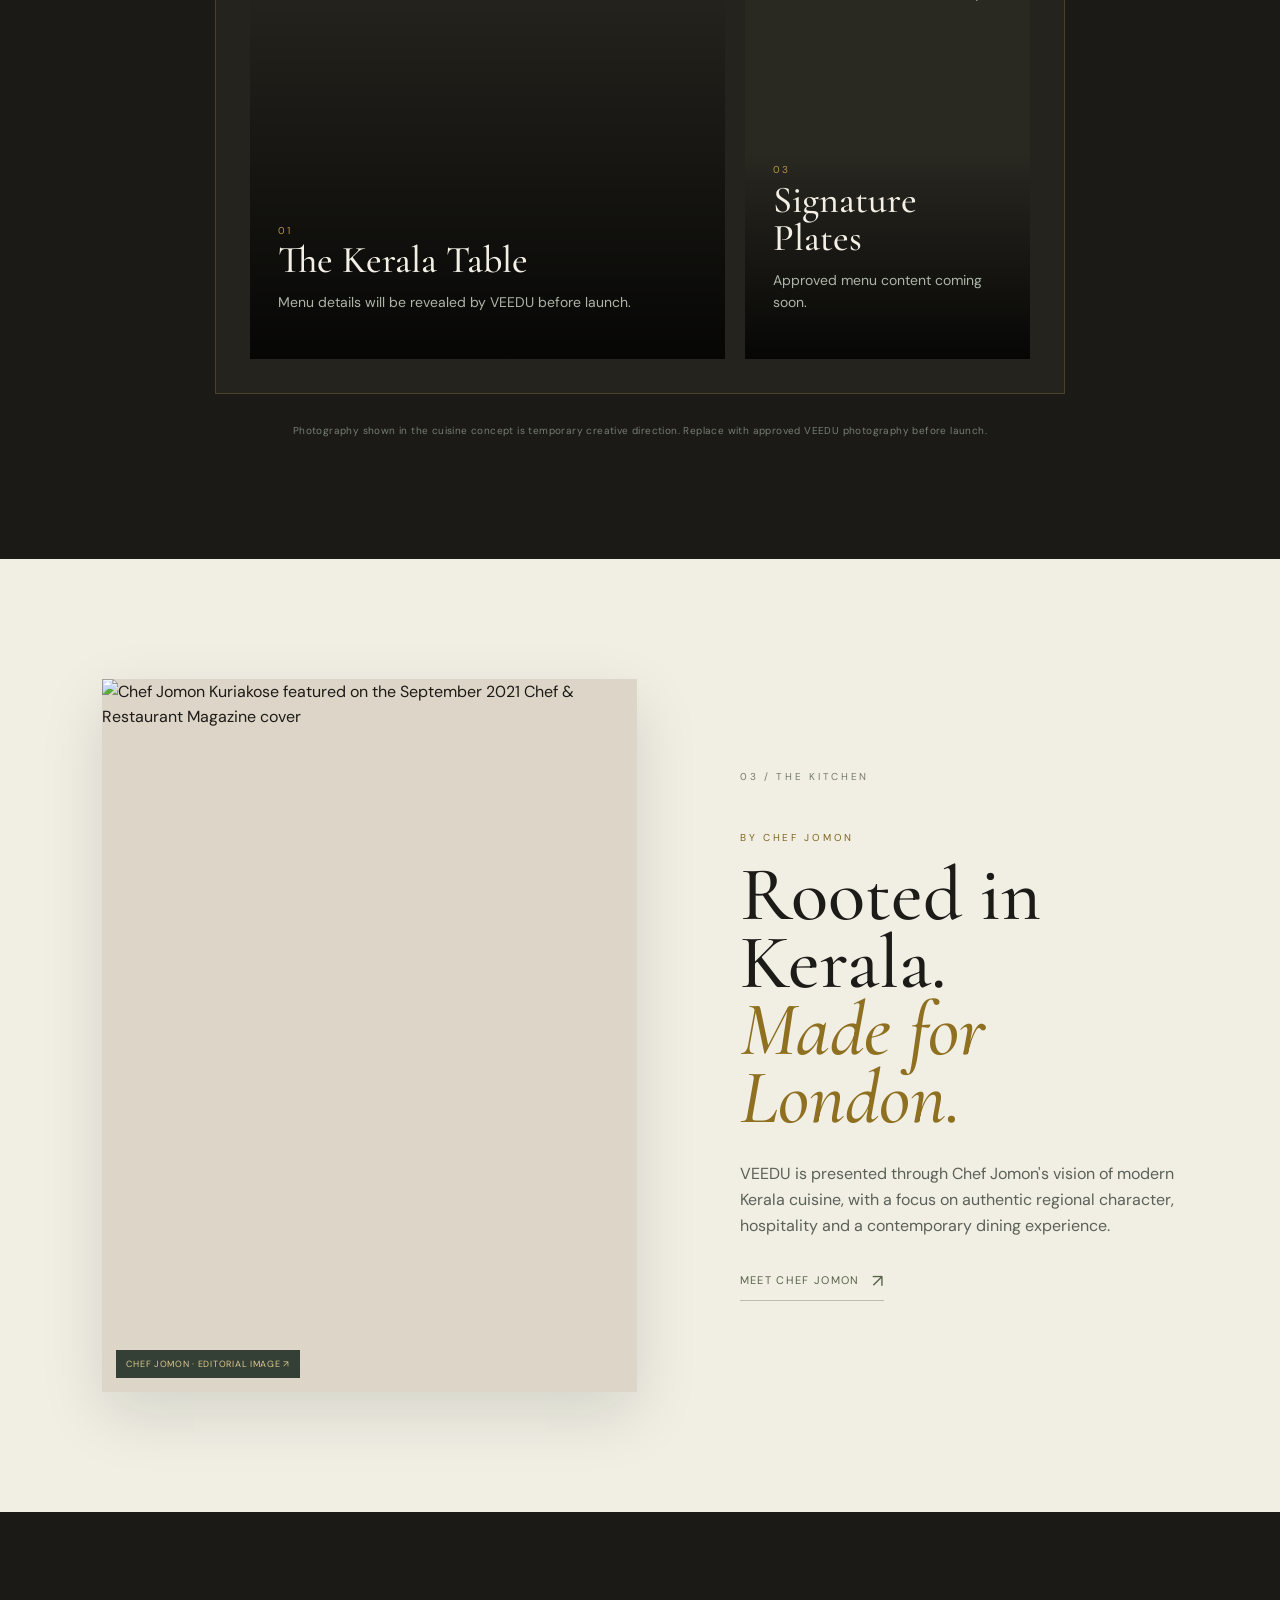
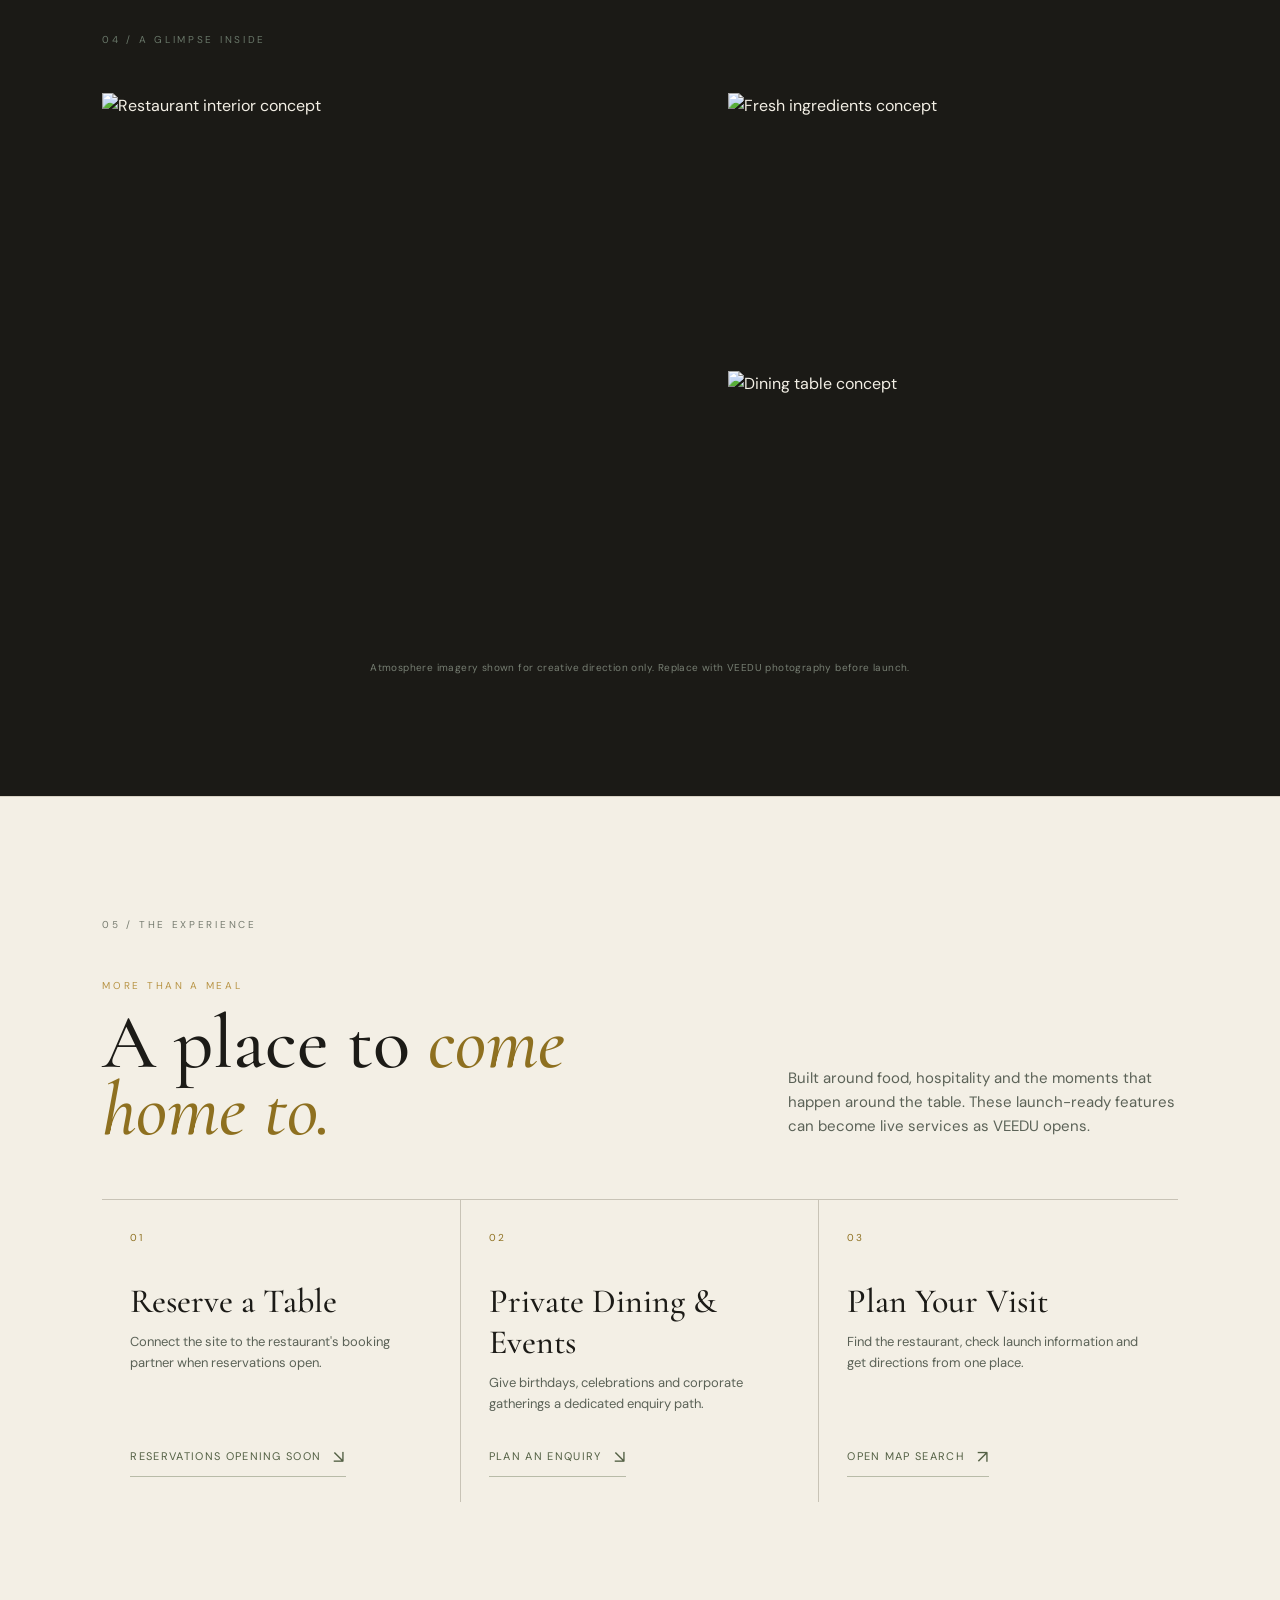
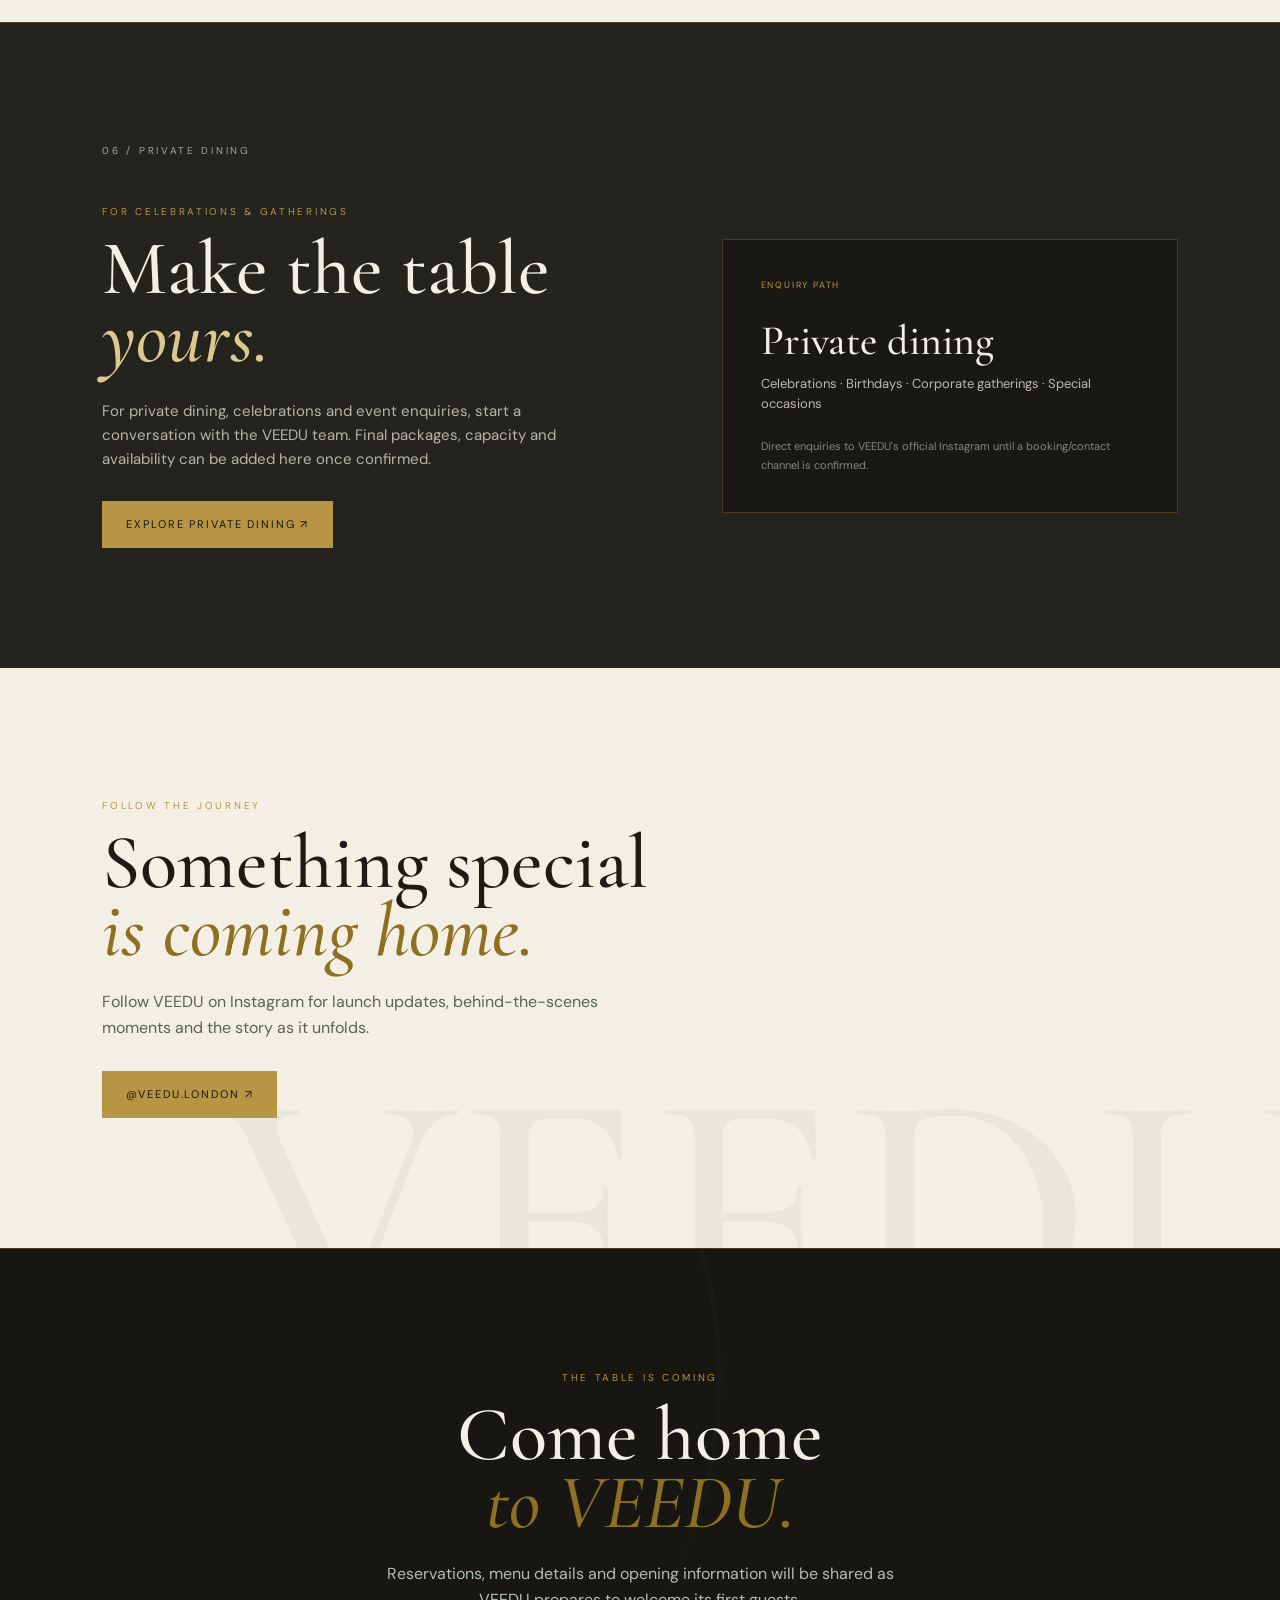
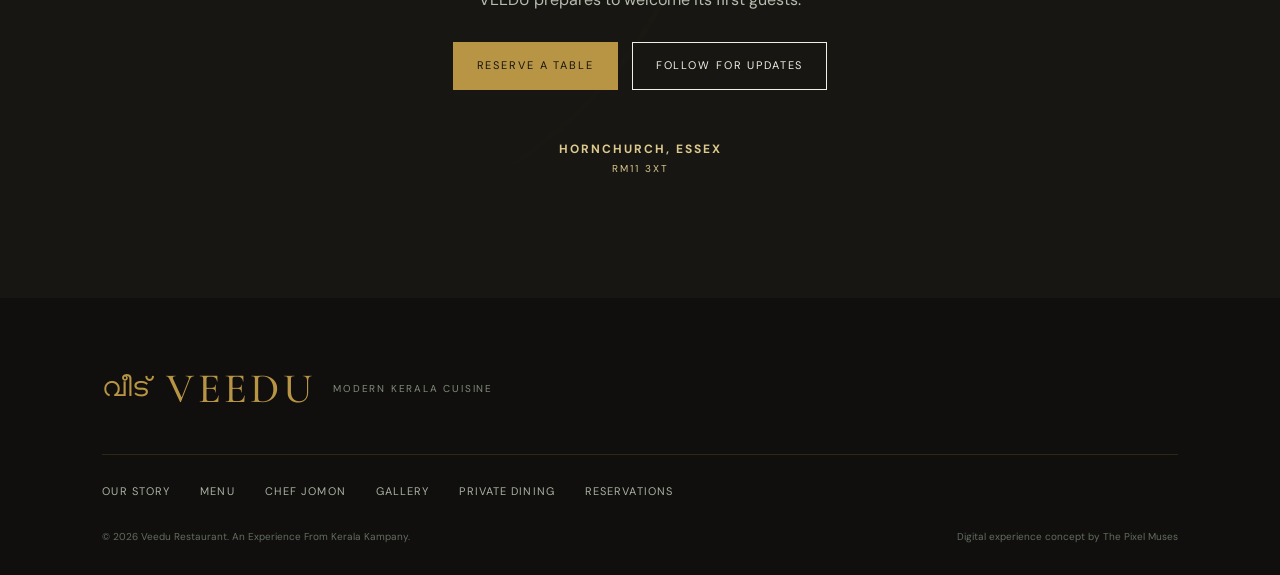
==== commit 87c164f9: "Fix broken Coastal Flavours image" ====
--- a/index.html
+++ b/index.html
@@ -37,7 +37,7 @@
 <section class="launch-bar"><div><span class="launch-dot"></span><strong>COMING SOON</strong></div><p>Chef Jomon's VEEDU · Hornchurch, Essex · RM11 3XT</p><a href="https://www.instagram.com/veedu.london/" target="_blank" rel="noopener noreferrer">Follow the journey ↗</a></section>
 <section class="intro section-pad" id="story"><div class="section-label">01 / The House</div><div class="intro-grid"><div><p class="eyebrow">Welcome to VEEDU</p><h2>Kerala, <em>served differently.</em></h2></div><div class="intro-text"><p>VEEDU means home. It is a feeling as much as a place: the warmth of being welcomed, the aroma from the kitchen, and a table made for sharing.</p><p>Inspired by Kerala and the flavours of Malabar, VEEDU brings a distinctly regional point of view to the modern London dining scene.</p><a class="text-link" href="our-story.html">Discover the full story <span>↘</span></a></div></div></section>
 <section class="values" id="philosophy"><div class="values-heading"><p class="eyebrow">The VEEDU philosophy</p><h2>Five letters.<br><em>One experience.</em></h2><p class="values-lead">The name itself tells the story. Five words, five moods, one expression of Kerala.</p></div><div class="values-list"><article class="value"><span>V</span><div><h3>Vibrant</h3><p>Colour, energy and the unmistakable spirit of Kerala.</p></div></article><article class="value"><span>E</span><div><h3>Earthy</h3><p>Ingredients and traditions rooted in the land and sea.</p></div></article><article class="value"><span>E</span><div><h3>Enticing</h3><p>Fragrance, spice and texture that draw you to the table.</p></div></article><article class="value"><span>D</span><div><h3>Delectable</h3><p>Thoughtful dishes made to be remembered and shared.</p></div></article><article class="value"><span>U</span><div><h3>Umami</h3><p>Deep, layered flavours that stay with you.</p></div></article></div></section>
-<section class="menu-preview section-pad" id="menu"><div class="section-label">02 / From the Kitchen</div><div class="menu-heading"><div><p class="eyebrow">A taste of Malabar</p><h2>Made for <em>sharing.</em></h2></div><span class="menu-status">Menu coming soon</span></div><div class="menu-tabs" role="tablist" aria-label="Cuisine categories"><button class="menu-tab active" role="tab" aria-selected="true" aria-controls="menu-panel-table" data-menu="table">Kerala Table</button><button class="menu-tab" role="tab" aria-selected="false" aria-controls="menu-panel-coast" data-menu="coast" tabindex="-1">Malabar Coast</button><button class="menu-tab" role="tab" aria-selected="false" aria-controls="menu-panel-drinks" data-menu="drinks" tabindex="-1">Drinks</button></div><div class="menu-panel active" id="menu-panel-table" role="tabpanel"><div class="dish-grid"><article class="dish dish-large"><img src="https://images.unsplash.com/photo-1601050690597-df0568f70950?auto=format&fit=crop&w=1200&q=85" alt="Indian dishes served for sharing" loading="lazy" decoding="async"><div class="dish-caption"><span>01</span><h3>The Kerala Table</h3><p>Menu details will be revealed by VEEDU before launch.</p></div></article><article class="dish"><img src="https://images.unsplash.com/photo-1625398407796-82650a8c1e5f?auto=format&fit=crop&w=900&q=85" alt="Indian curry with rice" loading="lazy" decoding="async"><div class="dish-caption"><span>02</span><h3>Coastal Flavours</h3><p>Approved menu content coming soon.</p></div></article><article class="dish"><img src="https://images.unsplash.com/photo-1585937421612-70a008356fbe?auto=format&fit=crop&w=900&q=85" alt="Indian dishes with aromatic spices" loading="lazy" decoding="async"><div class="dish-caption"><span>03</span><h3>Signature Plates</h3><p>Approved menu content coming soon.</p></div></article></div></div><div class="menu-panel" id="menu-panel-coast" role="tabpanel" hidden><div class="coming-card"><span>02 / MALABAR</span><h3>Coastal flavours, revealed soon.</h3><p>VEEDU's approved dishes, descriptions and dietary information will appear here when the launch menu is ready.</p></div></div><div class="menu-panel" id="menu-panel-drinks" role="tabpanel" hidden><div class="coming-card"><span>03 / DRINKS</span><h3>Pouring soon.</h3><p>Drinks, pairings and non-alcoholic options will be added once the final VEEDU offering is confirmed.</p></div></div><p class="demo-note">Photography shown in the cuisine concept is temporary creative direction. Replace with approved VEEDU photography before launch.</p></section>
+<section class="menu-preview section-pad" id="menu"><div class="section-label">02 / From the Kitchen</div><div class="menu-heading"><div><p class="eyebrow">A taste of Malabar</p><h2>Made for <em>sharing.</em></h2></div><span class="menu-status">Menu coming soon</span></div><div class="menu-tabs" role="tablist" aria-label="Cuisine categories"><button class="menu-tab active" role="tab" aria-selected="true" aria-controls="menu-panel-table" data-menu="table">Kerala Table</button><button class="menu-tab" role="tab" aria-selected="false" aria-controls="menu-panel-coast" data-menu="coast" tabindex="-1">Malabar Coast</button><button class="menu-tab" role="tab" aria-selected="false" aria-controls="menu-panel-drinks" data-menu="drinks" tabindex="-1">Drinks</button></div><div class="menu-panel active" id="menu-panel-table" role="tabpanel"><div class="dish-grid"><article class="dish dish-large"><img src="https://images.unsplash.com/photo-1601050690597-df0568f70950?auto=format&fit=crop&w=1200&q=85" alt="Indian dishes served for sharing" loading="lazy" decoding="async"><div class="dish-caption"><span>01</span><h3>The Kerala Table</h3><p>Menu details will be revealed by VEEDU before launch.</p></div></article><article class="dish"><img src="https://images.unsplash.com/photo-1756821752955-0e95b2540418?auto=format&fit=crop&w=900&q=85" alt="Indian food with rice and curry" loading="lazy" decoding="async"><div class="dish-caption"><span>02</span><h3>Coastal Flavours</h3><p>Approved menu content coming soon.</p></div></article><article class="dish"><img src="https://images.unsplash.com/photo-1585937421612-70a008356fbe?auto=format&fit=crop&w=900&q=85" alt="Indian dishes with aromatic spices" loading="lazy" decoding="async"><div class="dish-caption"><span>03</span><h3>Signature Plates</h3><p>Approved menu content coming soon.</p></div></article></div></div><div class="menu-panel" id="menu-panel-coast" role="tabpanel" hidden><div class="coming-card"><span>02 / MALABAR</span><h3>Coastal flavours, revealed soon.</h3><p>VEEDU's approved dishes, descriptions and dietary information will appear here when the launch menu is ready.</p></div></div><div class="menu-panel" id="menu-panel-drinks" role="tabpanel" hidden><div class="coming-card"><span>03 / DRINKS</span><h3>Pouring soon.</h3><p>Drinks, pairings and non-alcoholic options will be added once the final VEEDU offering is confirmed.</p></div></div><p class="demo-note">Photography shown in the cuisine concept is temporary creative direction. Replace with approved VEEDU photography before launch.</p></section>
 <section class="chef section-pad" id="chef"><div class="chef-image"><img src="https://www.chefjomon.com/assets/images/mag.jpg" alt="Chef Jomon Kuriakose featured on the September 2021 Chef & Restaurant Magazine cover" loading="lazy" decoding="async"><a class="image-credit" href="https://www.chefjomon.com/assets/images/mag.jpg" target="_blank" rel="noopener noreferrer">Chef Jomon · editorial image ↗</a></div><div class="chef-copy"><div class="section-label">03 / The Kitchen</div><p class="eyebrow">By Chef Jomon</p><h2>Rooted in Kerala.<br><em>Made for London.</em></h2><p>VEEDU is presented through Chef Jomon's vision of modern Kerala cuisine, with a focus on authentic regional character, hospitality and a contemporary dining experience.</p><a class="text-link" href="chef-jomon.html">Meet Chef Jomon <span>↗</span></a></div></section>
 <section class="gallery section-pad" id="gallery"><div class="section-label">04 / A Glimpse Inside</div><div class="gallery-grid"><img class="g1" src="https://images.unsplash.com/photo-1517248135467-4c7edcad34c4?auto=format&fit=crop&w=1100&q=85" alt="Restaurant interior concept" loading="lazy" decoding="async"><img class="g2" src="https://images.unsplash.com/photo-1547592180-85f173990554?auto=format&fit=crop&w=900&q=85" alt="Fresh ingredients concept" loading="lazy" decoding="async"><img class="g3" src="https://images.unsplash.com/photo-1559339352-11d035aa65de?auto=format&fit=crop&w=900&q=85" alt="Dining table concept" loading="lazy" decoding="async"></div><p class="demo-note">Atmosphere imagery shown for creative direction only. Replace with VEEDU photography before launch.</p></section>
 <section class="experience section-pad" id="experience"><div class="section-label">05 / The Experience</div><div class="experience-heading"><div><p class="eyebrow">More than a meal</p><h2>A place to <em>come home to.</em></h2></div><p>Built around food, hospitality and the moments that happen around the table. These launch-ready features can become live services as VEEDU opens.</p></div><div class="experience-grid"><article><span>01</span><h3>Reserve a Table</h3><p>Connect the site to the restaurant's booking partner when reservations open.</p><a class="text-link" href="reservations.html">Reservations opening soon <span>↘</span></a></article><article><span>02</span><h3>Private Dining & Events</h3><p>Give birthdays, celebrations and corporate gatherings a dedicated enquiry path.</p><a class="text-link" href="private-dining.html">Plan an enquiry <span>↘</span></a></article><article><span>03</span><h3>Plan Your Visit</h3><p>Find the restaurant, check launch information and get directions from one place.</p><a class="text-link" href="https://www.google.com/maps/search/?api=1&query=RM11%203XT" target="_blank" rel="noopener noreferrer">Open map search <span>↗</span></a></article></div></section>
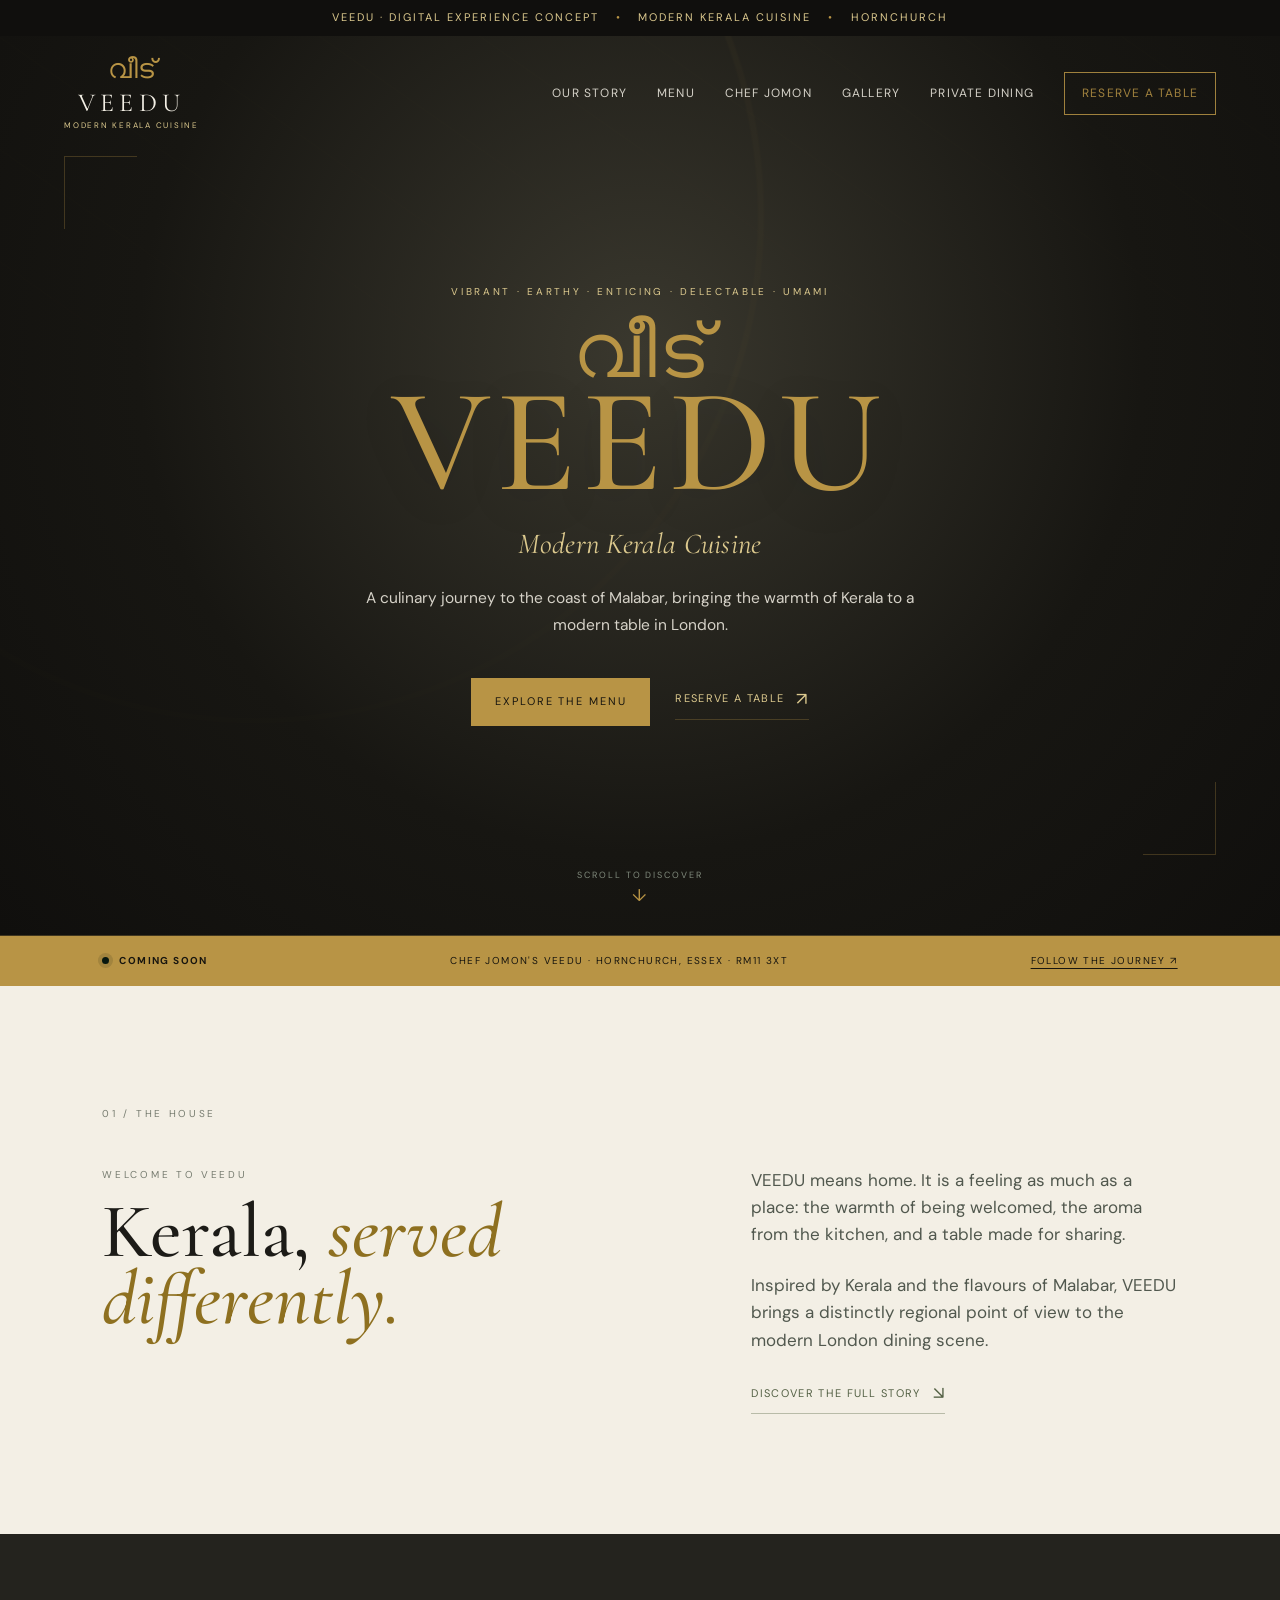
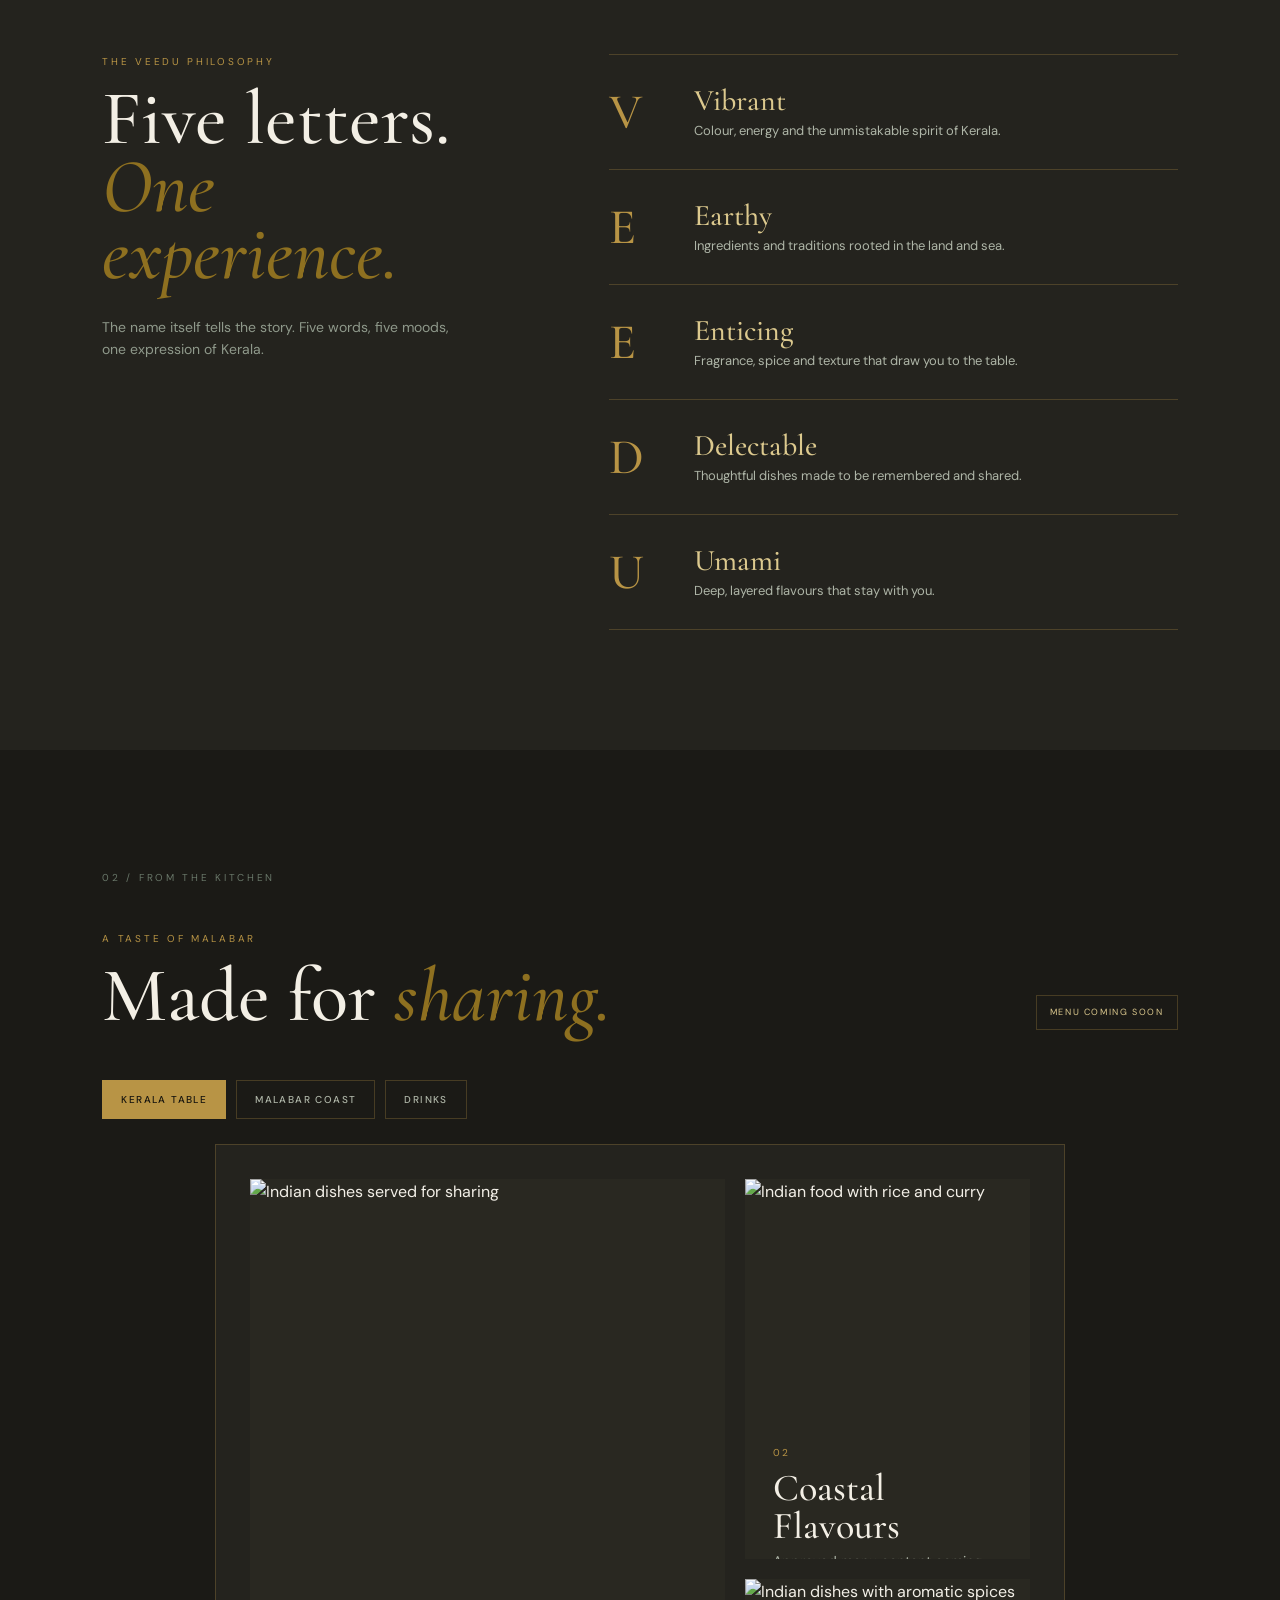
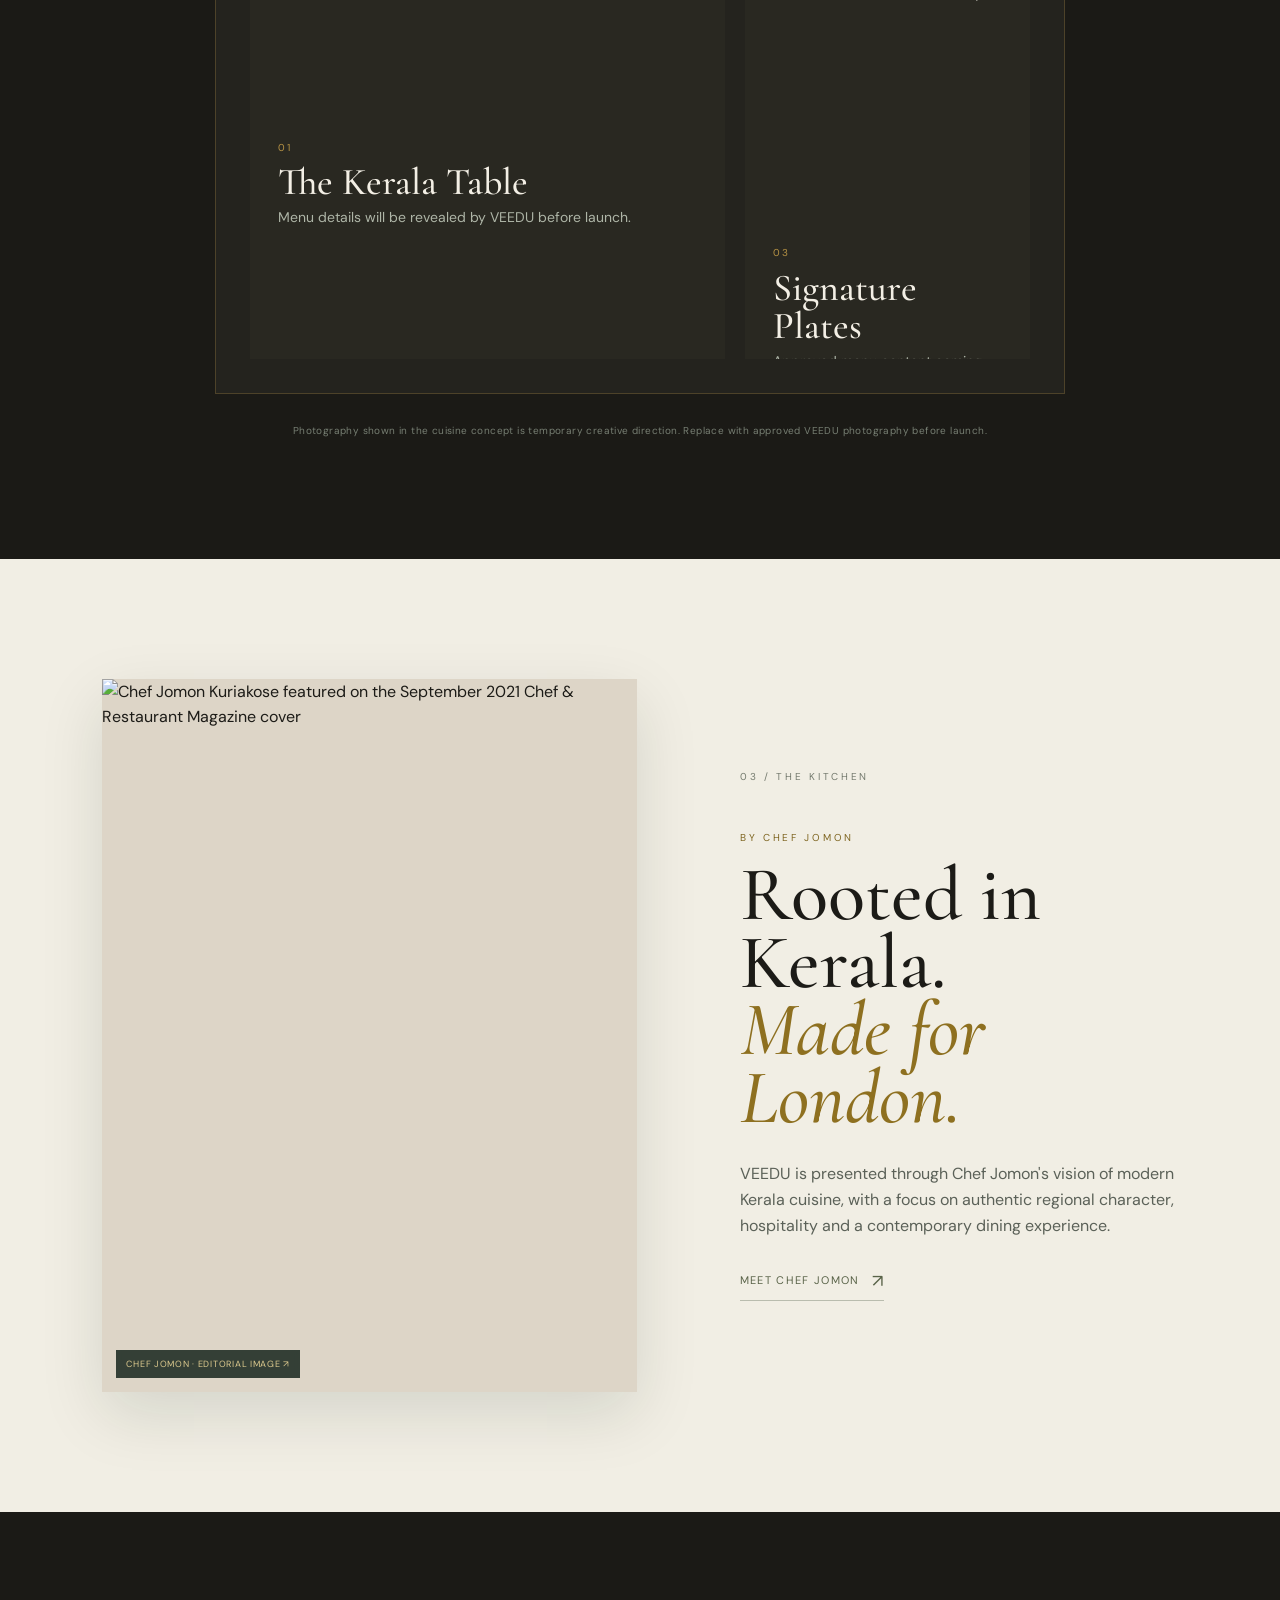
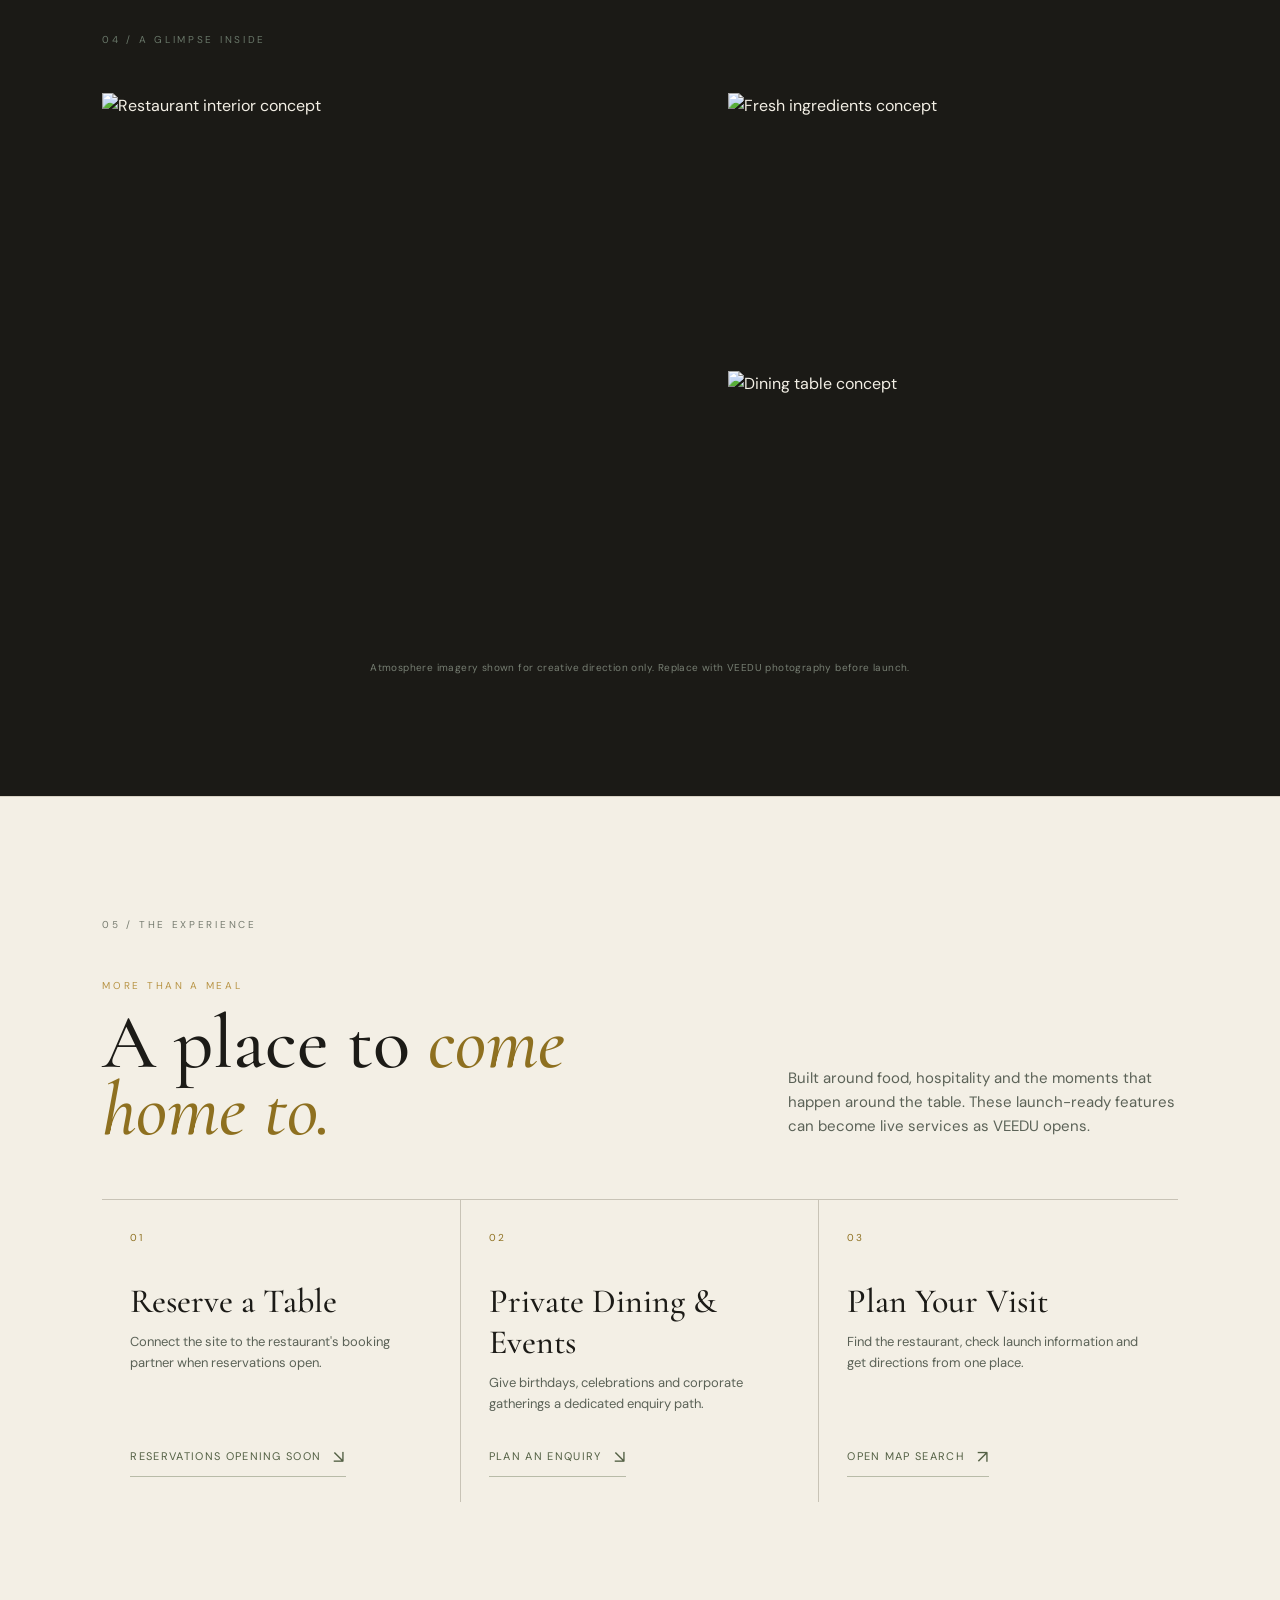
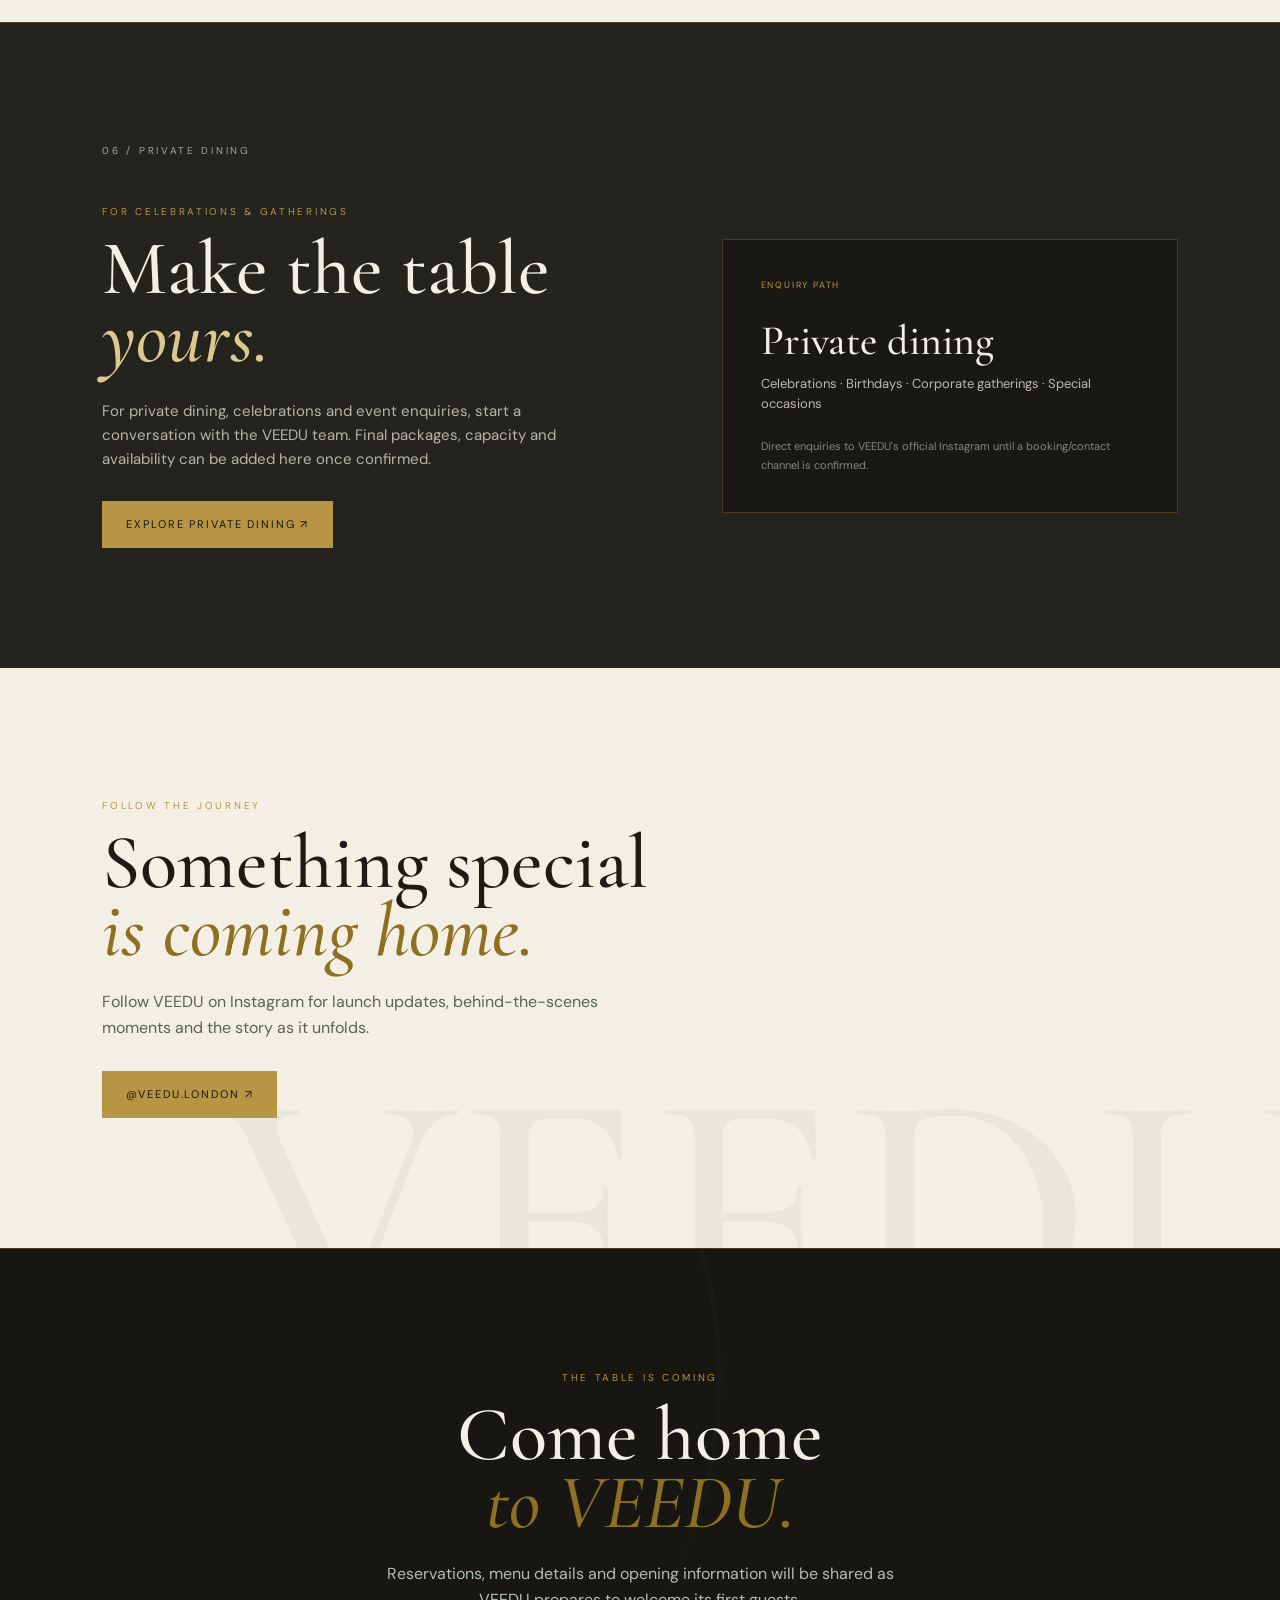
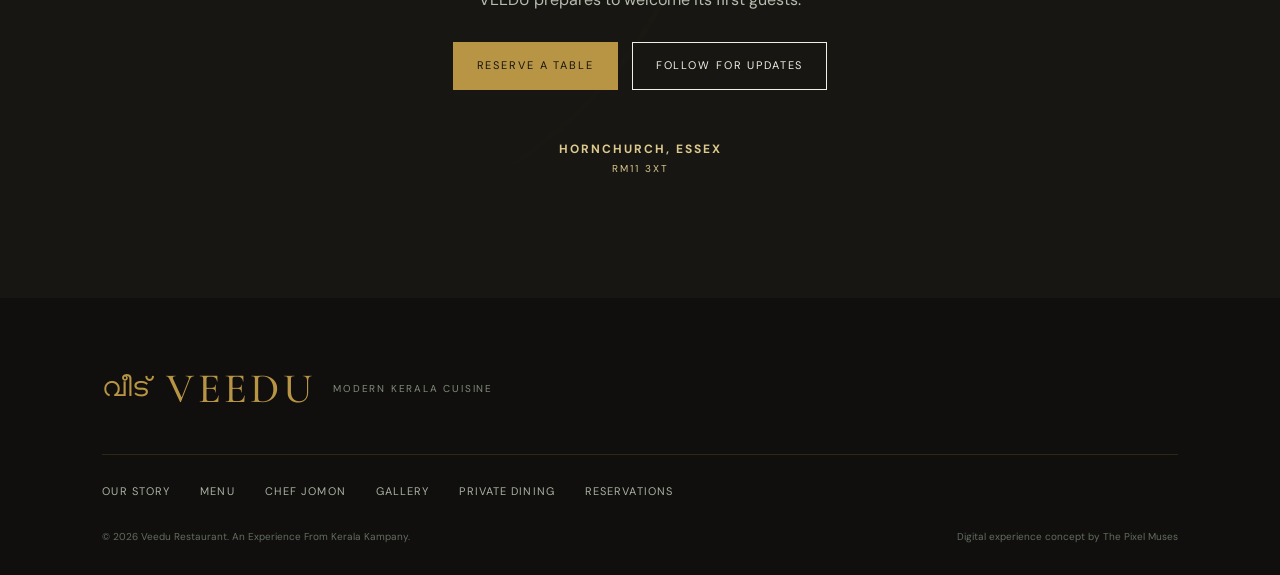
==== commit eec8d9c1: "Load production CSS statically for a stable first render" ====
--- a/index.html
+++ b/index.html
@@ -20,6 +20,7 @@
   <link rel="preconnect" href="https://fonts.gstatic.com" crossorigin>
   <link href="https://fonts.googleapis.com/css2?family=Cormorant+Garamond:wght@400;500;600;700&family=DM+Sans:wght@400;500;600&display=swap" rel="stylesheet">
   <link rel="stylesheet" href="style.css">
+  <link rel="stylesheet" href="production.css">
   <script type="application/ld+json">
   {"@context":"https://schema.org","@type":"Restaurant","name":"VEEDU","alternateName":"Chef Jomon's VEEDU","url":"https://www.veedu.co.uk/","image":"https://www.chefjomon.com/assets/images/mag.jpg","description":"Modern Kerala Cuisine. A culinary journey to the coast of Malabar.","servesCuisine":["Kerala cuisine","Indian cuisine"],"address":{"@type":"PostalAddress","addressLocality":"Hornchurch","addressRegion":"Essex","postalCode":"RM11 3XT","addressCountry":"GB"},"sameAs":["https://www.instagram.com/veedu.london/","https://www.instagram.com/chefjomon/"]}
   </script>
--- a/production.css
+++ b/production.css
@@ -0,0 +1,17 @@
+/* Final production polish: loaded after the core stylesheet. */
+.private-dining{background:#24231e;color:var(--cream);border-top:1px solid var(--line)}
+.private-dining .section-label{color:#aaa69a}.private-grid{display:grid;grid-template-columns:1.05fr .95fr;gap:9vw;align-items:center}.private-grid h2{font:500 clamp(48px,6vw,88px)/.88 var(--serif);margin:0 0 28px}.private-grid h2 em{font-style:italic;color:var(--gold-soft)}.private-grid>div:first-child>p:not(.eyebrow){max-width:560px;color:#b9b5a9;font-size:15px;margin:0 0 30px}.enquiry-card{padding:38px;border:1px solid var(--line);background:rgba(20,19,16,.62);min-height:250px;display:flex;flex-direction:column;justify-content:center}.enquiry-card>span{font-size:9px;letter-spacing:.2em;color:var(--gold);text-transform:uppercase}.enquiry-card strong{font:500 42px var(--serif);color:var(--cream);margin:22px 0 8px}.enquiry-card p{margin:0 0 22px;color:#bdb9ae;font-size:13px}.enquiry-card small{color:#89867d;font-size:11px;line-height:1.7}.coming-card>span{display:block;color:var(--gold);font-size:9px;letter-spacing:.2em;margin-bottom:18px}.coming-card h3{margin-bottom:16px}.menu-panel[hidden]{display:none}.menu-panel{margin:0 auto;width:100%}.menu-tab.active{background:var(--gold);border-color:var(--gold);color:#17150f}img{max-width:100%;height:auto}
+:root{--green:#171612;--green-2:#24231e;--gold:#b89445;--gold-soft:#dcc98e;--cream:#f3efe5;--ink:#1c1b17;--muted:#a6a296;--line:rgba(184,148,69,.28)}body{background:var(--green)}.announcement{background:#100f0d;color:var(--gold-soft)}.site-header.scrolled{background:rgba(16,15,13,.92);border-bottom-color:rgba(184,148,69,.14)}.hero{background:radial-gradient(circle at 50% 35%,#3a382e 0,#171612 58%,#100f0d 100%)}.hero-map,.reserve-pattern{opacity:.13;background-image:radial-gradient(circle at 20% 20%,transparent 0 40%,rgba(184,148,69,.28) 40.2% 40.5%,transparent 40.7%),repeating-linear-gradient(35deg,transparent 0 90px,rgba(184,148,69,.08) 91px 92px)}.hero:before,.hero:after{border-color:var(--line)}.launch-bar{background:var(--gold);color:#17150f}.values{background:#24231e}.menu-preview{background:#1b1a16}.dish{background:#292821}.menu-panel{background:#24231e}.gallery{background:#1b1a16}.reserve{background:#171612}.footer{background:#100f0d}.footer-brand strong{color:var(--gold)}.private-dining{background:#24231e}.green-accent{color:#53634d}.button-gold{color:#17150f}.button-light:hover{color:#171612}.nav a:hover,.nav a.active{color:var(--gold)}
+.hero-copy{max-width:820px}.hero-mark{font-size:76px;letter-spacing:.04em;margin:8px 0 -8px}.hero h1{font-weight:500;letter-spacing:.045em;text-shadow:0 10px 45px rgba(0,0,0,.16)}.hero-kicker{font-size:29px;letter-spacing:.01em}.hero-intro{font-size:15.5px;line-height:1.8;color:#d6d2c8}.hero-actions{margin-top:38px}.button{letter-spacing:.17em}.brand-name{letter-spacing:.2em}.section-label,.eyebrow{letter-spacing:.27em}
+/* Shared page theme override: keep secondary pages consistent with the new premium homepage palette. */
+.page-shell{background:var(--green);color:var(--cream)}.page-hero{background:radial-gradient(circle at 70% 30%,#3a382e 0,#171612 62%,#100f0d 100%)}.page-hero h1{color:var(--gold)}.page-hero p:not(.eyebrow){color:#c9c5bb}.page-content.dark{background:#1b1a16;color:var(--cream)}.dark .page-card{background:#24231e;border-color:var(--line)}.dark .page-card p{color:#aaa69a}.menu-intro>p,.category-copy p:last-child,.menu-item p{color:#aaa69a}.menu-category{border-color:var(--line)}.menu-item{border-bottom-color:rgba(184,148,69,.16)}.menu-item h3{color:var(--gold-soft)}.menu-utility{border-color:var(--line);color:#98948a}.menu-utility strong{color:#d8d2c3}.menu-cta-band{background:var(--gold);color:#17150f}.menu-cta-band .button{background:#171612;color:var(--cream);border-color:#171612}.booking-box,.reservation-aside,.contact-location,.contact-details{background:#24231e;border-color:var(--line)}.booking-box>p:not(.eyebrow),.small-note,.contact-detail p{color:#aaa69a}.booking-fields select{background:#171612;color:#aaa69a;border-color:var(--line)}.booking-step{background:#1b1a16}.reservation-follow{background:var(--gold);color:#17150f}.reservation-follow .button{background:#171612;color:var(--cream);border-color:#171612}.faq-list{border-color:var(--line)}.faq-list details{border-color:var(--line)}.faq-list details p{color:#aaa69a}.footer .footer-links a:hover{color:var(--gold)}
+/* Menu experience: make the future menu feel like a premium digital menu, not a placeholder list. */
+.menu-page-hero .hero-meta{margin-top:34px}.menu-experience{position:relative}.menu-intro{margin-bottom:55px}.menu-categories{border-top:0}.menu-category{padding:50px 18px;grid-template-columns:58px 300px minmax(0,1fr);border-left:1px solid transparent;border-right:1px solid transparent}.menu-category:hover{background:rgba(184,148,69,.035);border-left-color:rgba(184,148,69,.16);border-right-color:rgba(184,148,69,.16)}.category-number{font-size:22px}.category-copy h2{letter-spacing:-.01em}.menu-item{min-height:72px;align-items:flex-start}.menu-item .price{padding-top:4px}.menu-utility{margin-top:55px}.menu-utility span{display:inline-flex;align-items:center;gap:5px}.menu-utility span+span:before{content:'•';color:var(--gold);margin-right:20px}.menu-cta-band{min-height:300px}.menu-cta-band:after{content:'വീട്';position:absolute;right:5vw;bottom:-45px;font:500 150px/.8 var(--serif);opacity:.07;pointer-events:none}.menu-cta-band>*{position:relative;z-index:1}
+@media(max-width:800px){.private-grid{grid-template-columns:1fr;gap:45px}.private-grid h2{font-size:clamp(46px,13vw,68px)}.enquiry-card{min-height:220px;padding:28px}.enquiry-card strong{font-size:36px}.launch-bar p{line-height:1.5}.hero{min-height:92svh}.hero-copy{padding-bottom:100px}.hero-mark{font-size:58px}.hero h1{letter-spacing:.025em}.hero-kicker{font-size:24px}.hero-intro{font-size:14px;line-height:1.7}.footer-brand{align-items:flex-start;flex-wrap:wrap}.page-hero{min-height:64svh}.menu-category{grid-template-columns:45px 1fr;gap:20px;padding:38px 0}.category-items{grid-column:2}.menu-category:hover{background:none;border-color:transparent}.menu-item:hover{padding-left:0}.menu-cta-band{min-height:260px}.menu-cta-band:after{font-size:100px;right:-5px}}
+@media(max-width:420px){.announcement{padding:8px 12px;font-size:9px;letter-spacing:.13em}.section-pad,.values,.social-cta{padding-left:5vw;padding-right:5vw}.button{padding:13px 17px;font-size:10px}.hero-intro{font-size:14px}.dish-large{min-height:480px}.footer-links{font-size:10px}.page-hero{min-height:62svh}.menu-item{gap:16px}.menu-item h3{font-size:23px}.menu-utility span+span:before{display:none}.menu-cta-band:after{font-size:82px;bottom:-20px}}
+@media(prefers-reduced-motion:reduce){.menu-category,.menu-item{transition:none}}
+
+/* Keep dish photography and titles in separate areas so the image never covers the dish title. */
+.dish{display:flex;flex-direction:column;min-height:380px}.dish img{display:block;width:100%;height:62%;flex:0 0 62%;object-fit:cover}.dish:after{display:none}.dish-caption{position:relative;left:auto;right:auto;bottom:auto;z-index:2;padding:24px 28px 26px;min-height:38%;background:#292821}.dish-caption h3{margin:5px 0;color:var(--cream)}.dish-caption p{color:#bdb9ae}.dish-large{min-height:780px}.dish-large img{height:68%;flex-basis:68%}.dish-large .dish-caption{min-height:32%}
+@media(max-width:800px){.dish-large{min-height:620px}.dish img,.dish-large img{height:60%;flex-basis:60%}.dish-caption,.dish-large .dish-caption{min-height:40%;padding:20px 22px 24px}}
+@media(max-width:420px){.dish-large{min-height:480px}.dish img,.dish-large img{height:58%;flex-basis:58%}.dish-caption,.dish-large .dish-caption{min-height:42%;padding:18px 20px 22px}}
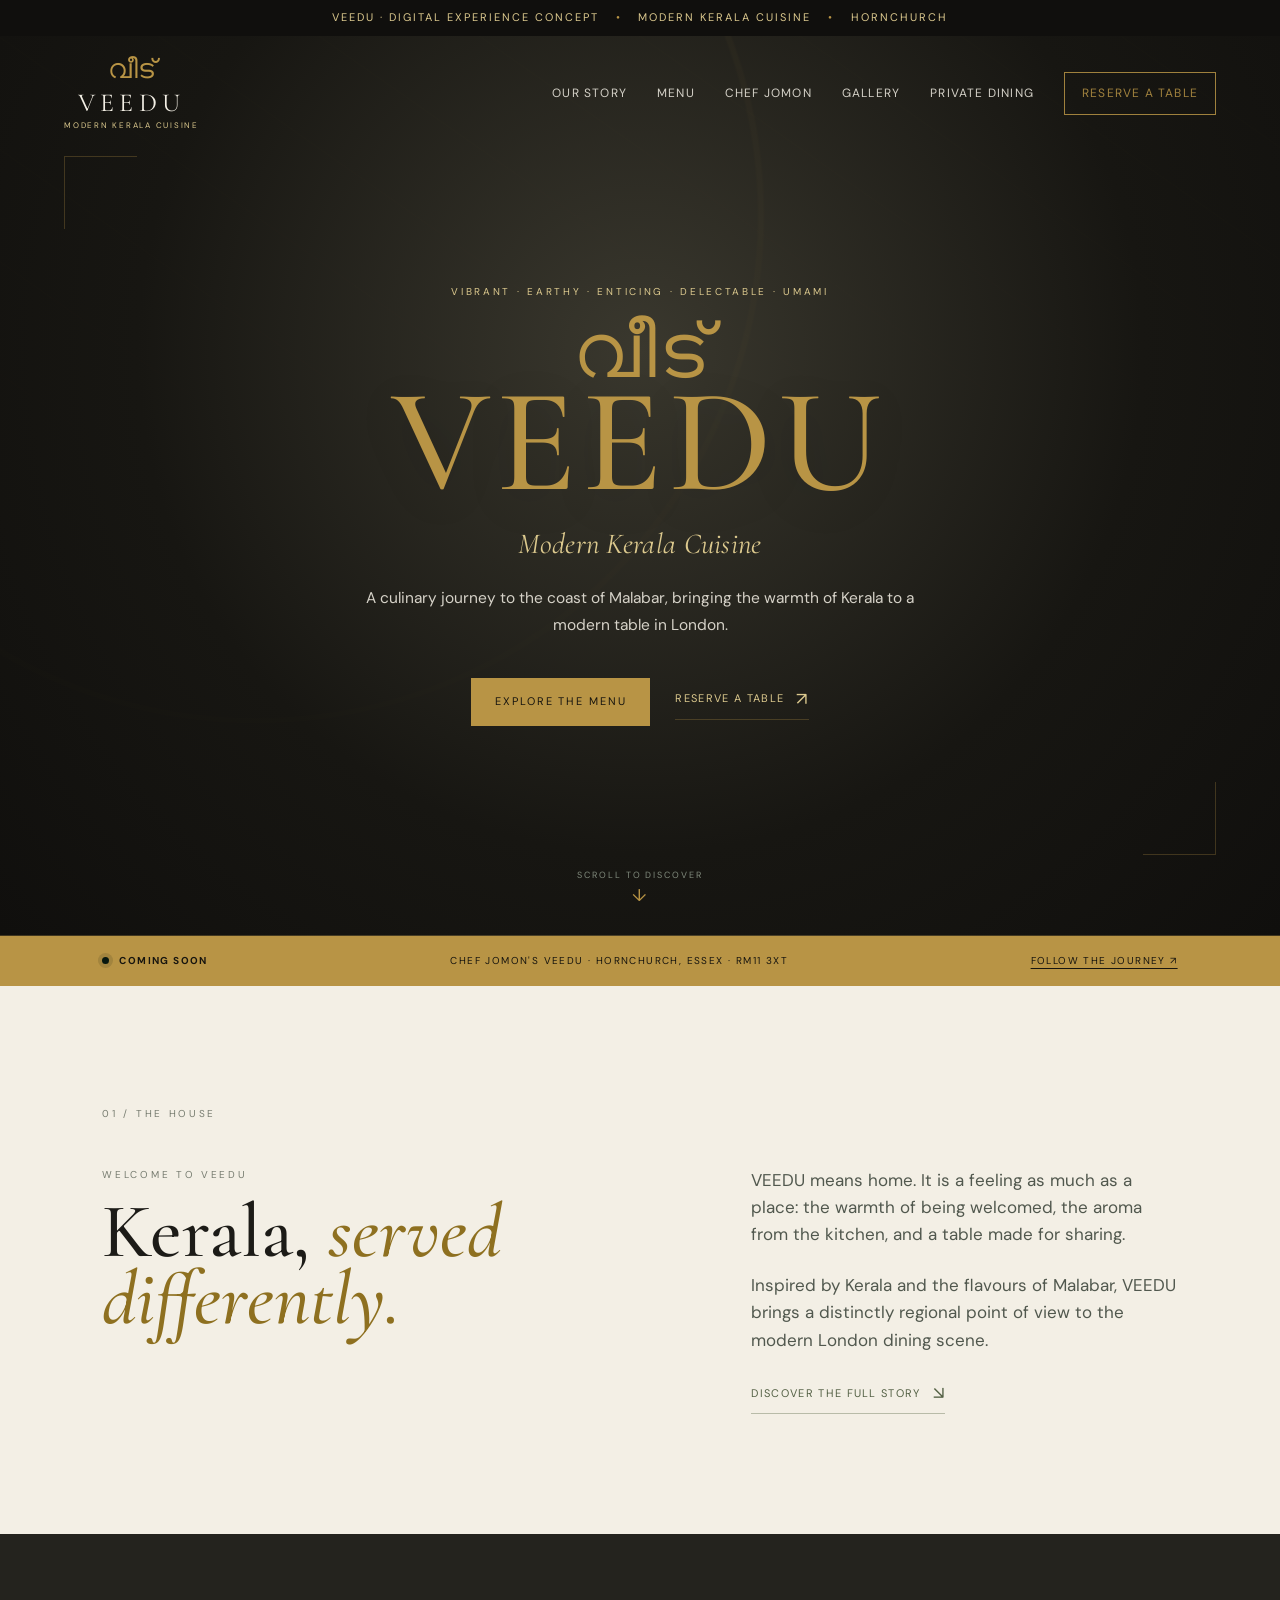
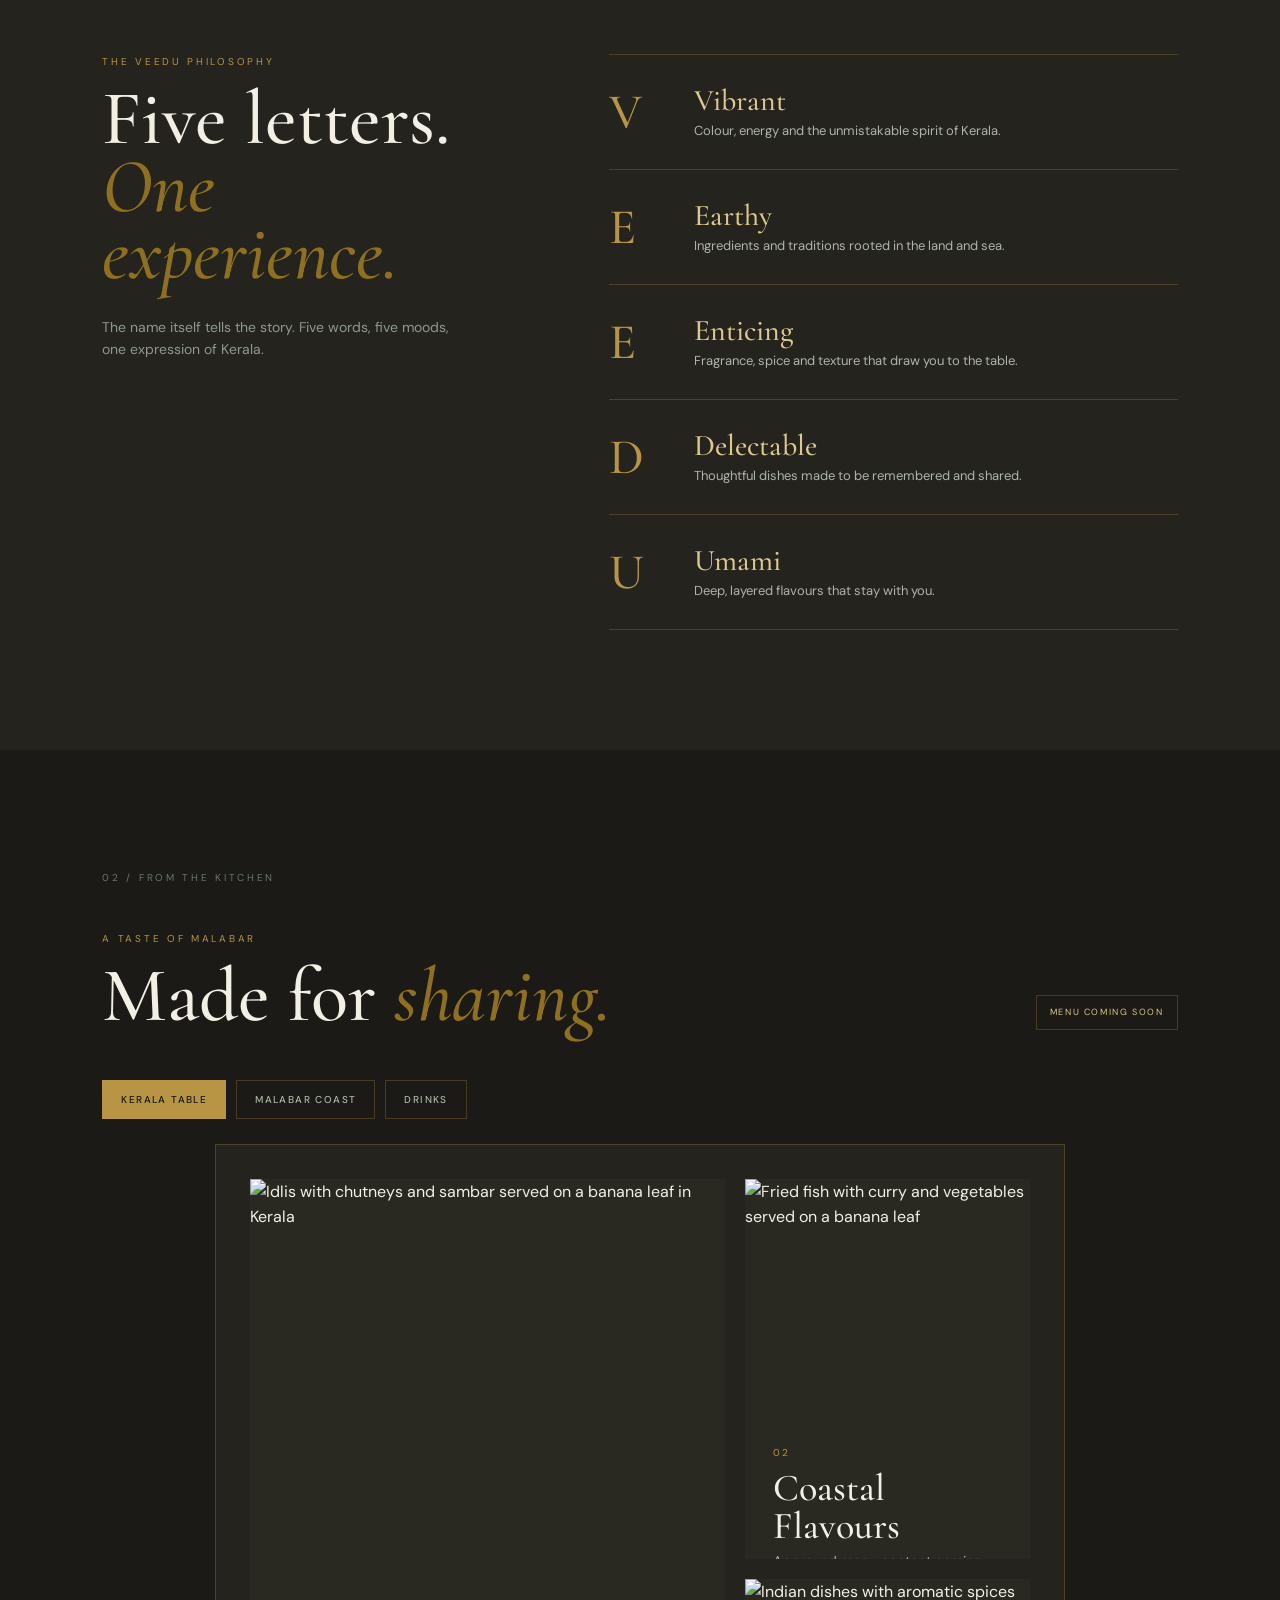
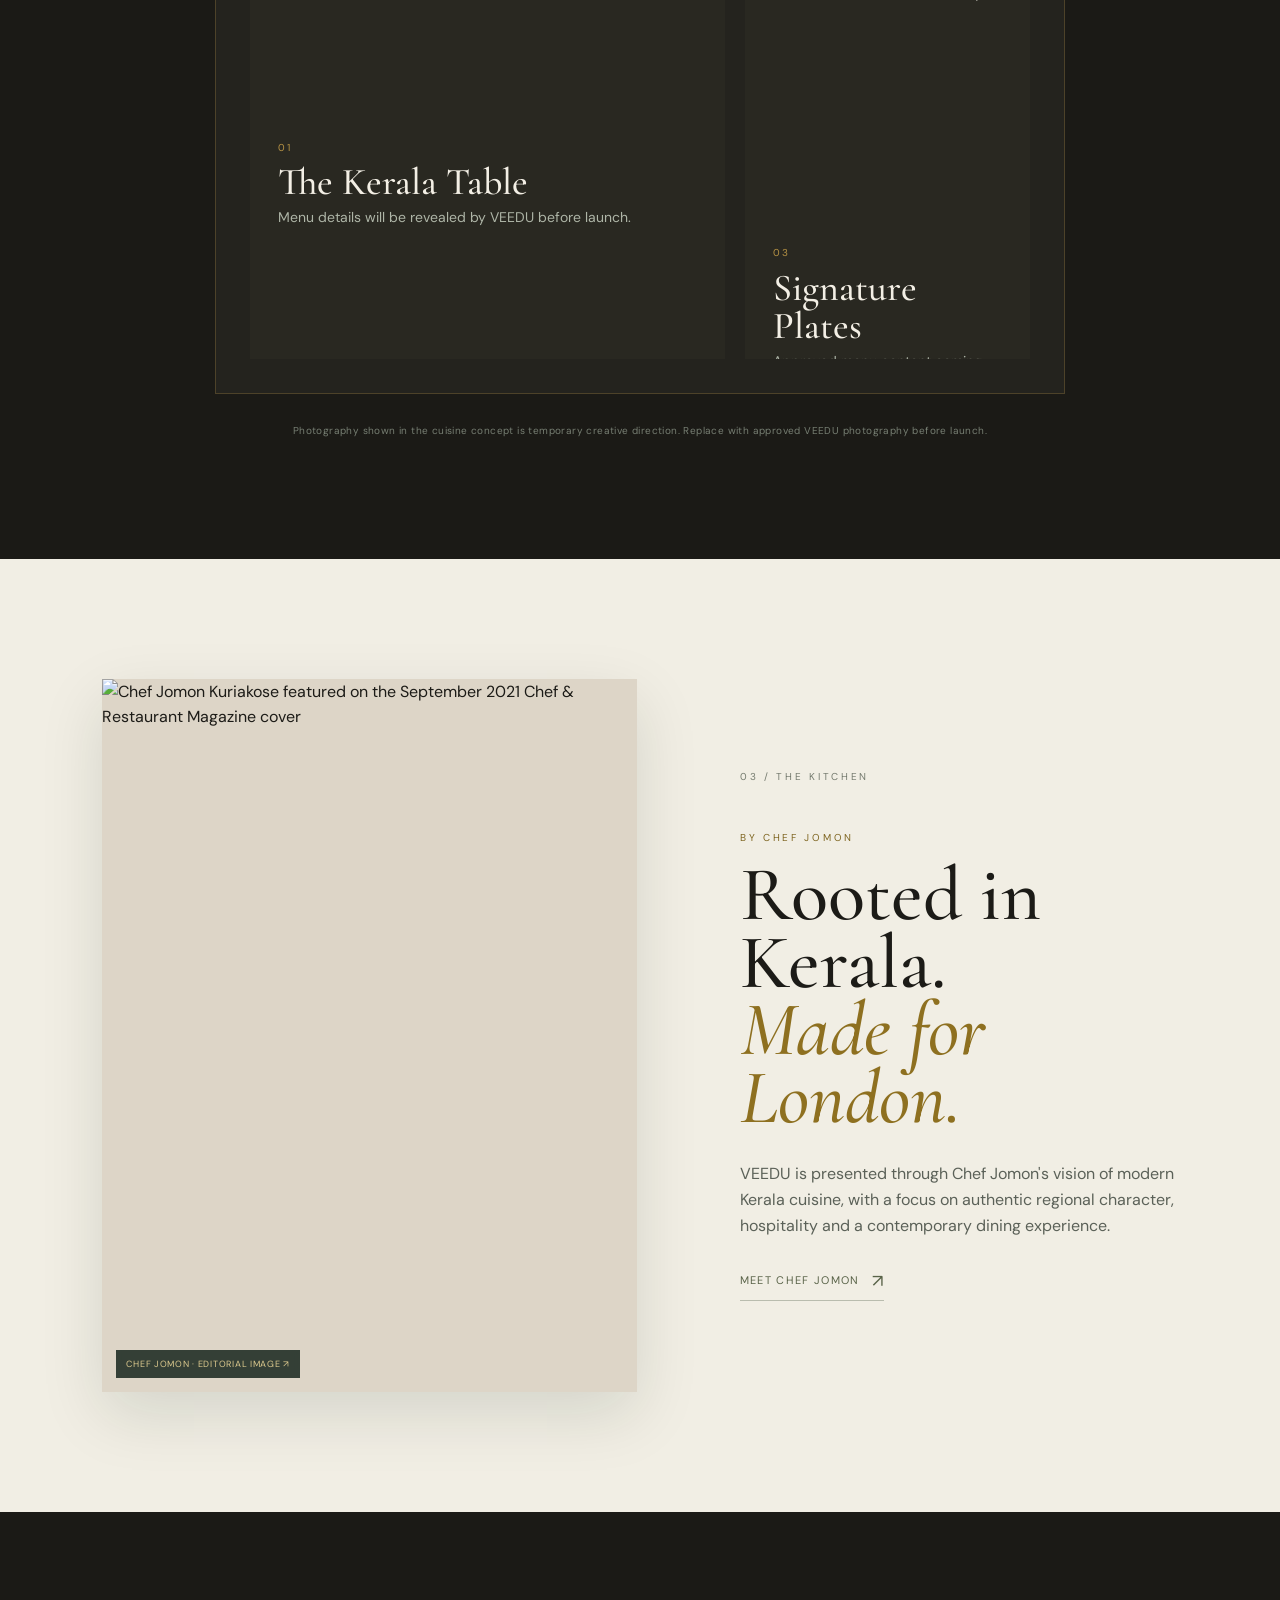
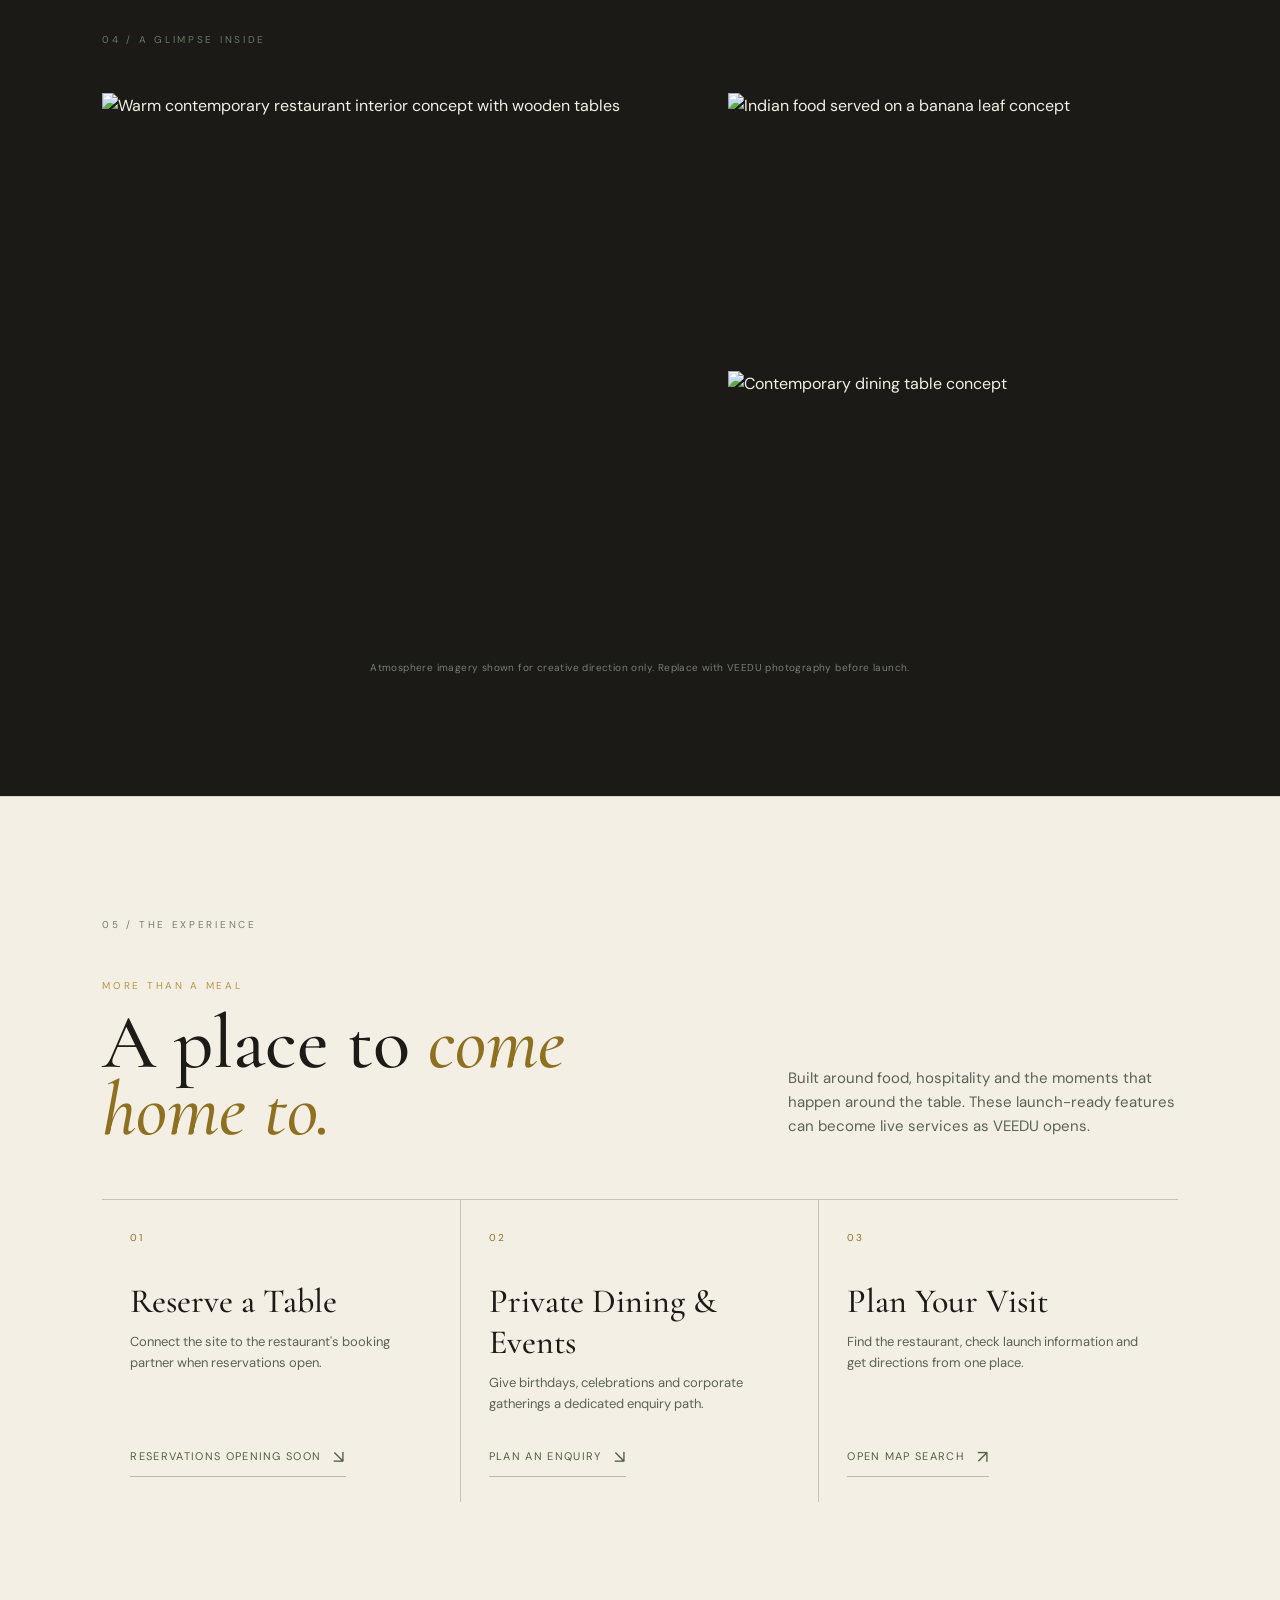
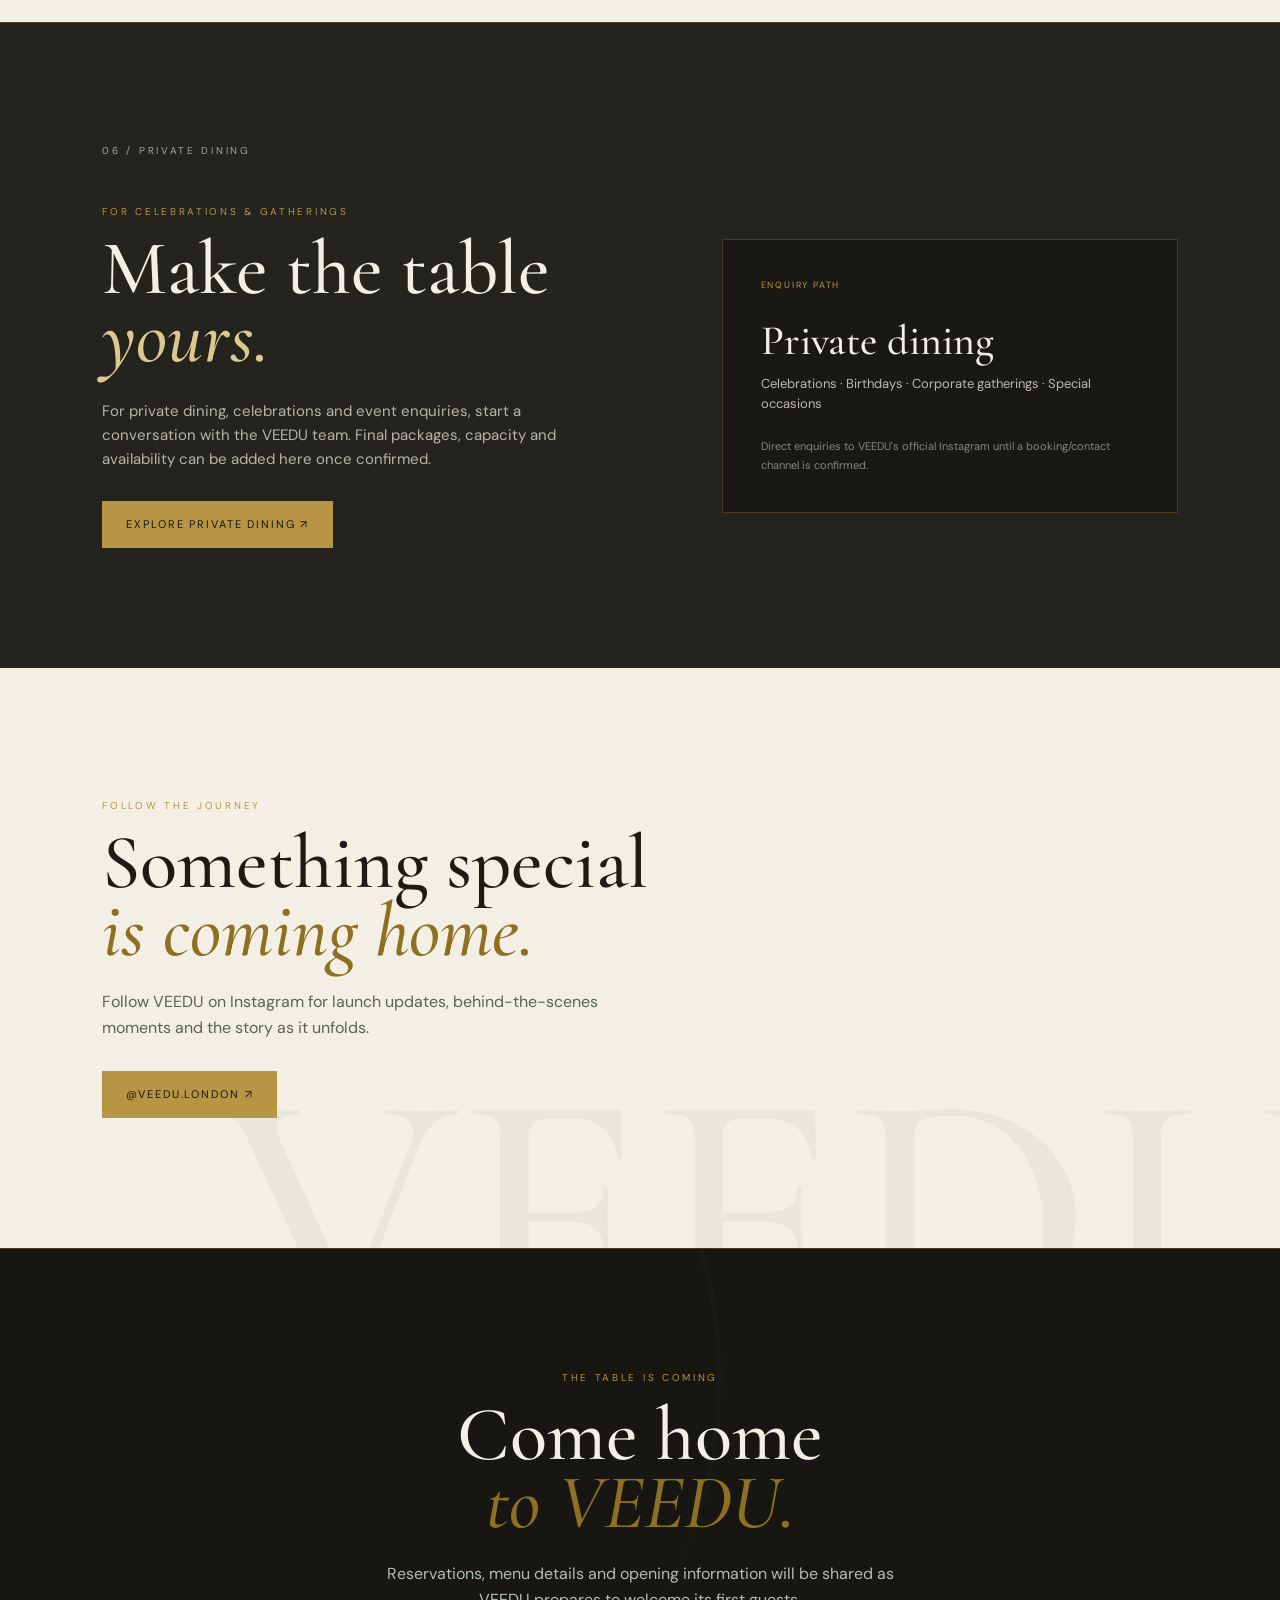
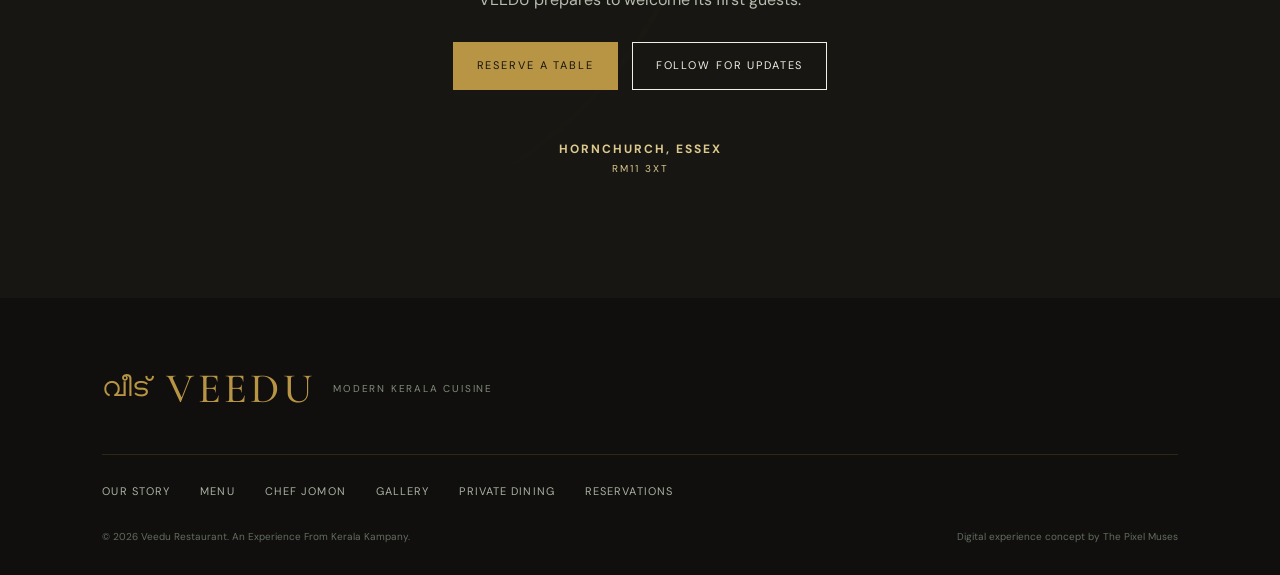
==== commit e5f46864: "Refine concept photography toward Kerala dining" ====
--- a/index.html
+++ b/index.html
@@ -38,9 +38,9 @@
 <section class="launch-bar"><div><span class="launch-dot"></span><strong>COMING SOON</strong></div><p>Chef Jomon's VEEDU · Hornchurch, Essex · RM11 3XT</p><a href="https://www.instagram.com/veedu.london/" target="_blank" rel="noopener noreferrer">Follow the journey ↗</a></section>
 <section class="intro section-pad" id="story"><div class="section-label">01 / The House</div><div class="intro-grid"><div><p class="eyebrow">Welcome to VEEDU</p><h2>Kerala, <em>served differently.</em></h2></div><div class="intro-text"><p>VEEDU means home. It is a feeling as much as a place: the warmth of being welcomed, the aroma from the kitchen, and a table made for sharing.</p><p>Inspired by Kerala and the flavours of Malabar, VEEDU brings a distinctly regional point of view to the modern London dining scene.</p><a class="text-link" href="our-story.html">Discover the full story <span>↘</span></a></div></div></section>
 <section class="values" id="philosophy"><div class="values-heading"><p class="eyebrow">The VEEDU philosophy</p><h2>Five letters.<br><em>One experience.</em></h2><p class="values-lead">The name itself tells the story. Five words, five moods, one expression of Kerala.</p></div><div class="values-list"><article class="value"><span>V</span><div><h3>Vibrant</h3><p>Colour, energy and the unmistakable spirit of Kerala.</p></div></article><article class="value"><span>E</span><div><h3>Earthy</h3><p>Ingredients and traditions rooted in the land and sea.</p></div></article><article class="value"><span>E</span><div><h3>Enticing</h3><p>Fragrance, spice and texture that draw you to the table.</p></div></article><article class="value"><span>D</span><div><h3>Delectable</h3><p>Thoughtful dishes made to be remembered and shared.</p></div></article><article class="value"><span>U</span><div><h3>Umami</h3><p>Deep, layered flavours that stay with you.</p></div></article></div></section>
-<section class="menu-preview section-pad" id="menu"><div class="section-label">02 / From the Kitchen</div><div class="menu-heading"><div><p class="eyebrow">A taste of Malabar</p><h2>Made for <em>sharing.</em></h2></div><span class="menu-status">Menu coming soon</span></div><div class="menu-tabs" role="tablist" aria-label="Cuisine categories"><button class="menu-tab active" role="tab" aria-selected="true" aria-controls="menu-panel-table" data-menu="table">Kerala Table</button><button class="menu-tab" role="tab" aria-selected="false" aria-controls="menu-panel-coast" data-menu="coast" tabindex="-1">Malabar Coast</button><button class="menu-tab" role="tab" aria-selected="false" aria-controls="menu-panel-drinks" data-menu="drinks" tabindex="-1">Drinks</button></div><div class="menu-panel active" id="menu-panel-table" role="tabpanel"><div class="dish-grid"><article class="dish dish-large"><img src="https://images.unsplash.com/photo-1601050690597-df0568f70950?auto=format&fit=crop&w=1200&q=85" alt="Indian dishes served for sharing" loading="lazy" decoding="async"><div class="dish-caption"><span>01</span><h3>The Kerala Table</h3><p>Menu details will be revealed by VEEDU before launch.</p></div></article><article class="dish"><img src="https://images.unsplash.com/photo-1756821752955-0e95b2540418?auto=format&fit=crop&w=900&q=85" alt="Indian food with rice and curry" loading="lazy" decoding="async"><div class="dish-caption"><span>02</span><h3>Coastal Flavours</h3><p>Approved menu content coming soon.</p></div></article><article class="dish"><img src="https://images.unsplash.com/photo-1585937421612-70a008356fbe?auto=format&fit=crop&w=900&q=85" alt="Indian dishes with aromatic spices" loading="lazy" decoding="async"><div class="dish-caption"><span>03</span><h3>Signature Plates</h3><p>Approved menu content coming soon.</p></div></article></div></div><div class="menu-panel" id="menu-panel-coast" role="tabpanel" hidden><div class="coming-card"><span>02 / MALABAR</span><h3>Coastal flavours, revealed soon.</h3><p>VEEDU's approved dishes, descriptions and dietary information will appear here when the launch menu is ready.</p></div></div><div class="menu-panel" id="menu-panel-drinks" role="tabpanel" hidden><div class="coming-card"><span>03 / DRINKS</span><h3>Pouring soon.</h3><p>Drinks, pairings and non-alcoholic options will be added once the final VEEDU offering is confirmed.</p></div></div><p class="demo-note">Photography shown in the cuisine concept is temporary creative direction. Replace with approved VEEDU photography before launch.</p></section>
+<section class="menu-preview section-pad" id="menu"><div class="section-label">02 / From the Kitchen</div><div class="menu-heading"><div><p class="eyebrow">A taste of Malabar</p><h2>Made for <em>sharing.</em></h2></div><span class="menu-status">Menu coming soon</span></div><div class="menu-tabs" role="tablist" aria-label="Cuisine categories"><button class="menu-tab active" role="tab" aria-selected="true" aria-controls="menu-panel-table" data-menu="table">Kerala Table</button><button class="menu-tab" role="tab" aria-selected="false" aria-controls="menu-panel-coast" data-menu="coast" tabindex="-1">Malabar Coast</button><button class="menu-tab" role="tab" aria-selected="false" aria-controls="menu-panel-drinks" data-menu="drinks" tabindex="-1">Drinks</button></div><div class="menu-panel active" id="menu-panel-table" role="tabpanel"><div class="dish-grid"><article class="dish dish-large"><img src="https://images.unsplash.com/photo-1741376509047-66dae5df90f9?auto=format&fit=crop&w=1200&q=85" alt="Idlis with chutneys and sambar served on a banana leaf in Kerala" loading="lazy" decoding="async"><div class="dish-caption"><span>01</span><h3>The Kerala Table</h3><p>Menu details will be revealed by VEEDU before launch.</p></div></article><article class="dish"><img src="https://images.unsplash.com/photo-1786222084052-fb6f27bfb135?auto=format&fit=crop&w=900&q=85" alt="Fried fish with curry and vegetables served on a banana leaf" loading="lazy" decoding="async"><div class="dish-caption"><span>02</span><h3>Coastal Flavours</h3><p>Approved menu content coming soon.</p></div></article><article class="dish"><img src="https://images.unsplash.com/photo-1585937421612-70a008356fbe?auto=format&fit=crop&w=900&q=85" alt="Indian dishes with aromatic spices" loading="lazy" decoding="async"><div class="dish-caption"><span>03</span><h3>Signature Plates</h3><p>Approved menu content coming soon.</p></div></article></div></div><div class="menu-panel" id="menu-panel-coast" role="tabpanel" hidden><div class="coming-card"><span>02 / MALABAR</span><h3>Coastal flavours, revealed soon.</h3><p>VEEDU's approved dishes, descriptions and dietary information will appear here when the launch menu is ready.</p></div></div><div class="menu-panel" id="menu-panel-drinks" role="tabpanel" hidden><div class="coming-card"><span>03 / DRINKS</span><h3>Pouring soon.</h3><p>Drinks, pairings and non-alcoholic options will be added once the final VEEDU offering is confirmed.</p></div></div><p class="demo-note">Photography shown in the cuisine concept is temporary creative direction. Replace with approved VEEDU photography before launch.</p></section>
 <section class="chef section-pad" id="chef"><div class="chef-image"><img src="https://www.chefjomon.com/assets/images/mag.jpg" alt="Chef Jomon Kuriakose featured on the September 2021 Chef & Restaurant Magazine cover" loading="lazy" decoding="async"><a class="image-credit" href="https://www.chefjomon.com/assets/images/mag.jpg" target="_blank" rel="noopener noreferrer">Chef Jomon · editorial image ↗</a></div><div class="chef-copy"><div class="section-label">03 / The Kitchen</div><p class="eyebrow">By Chef Jomon</p><h2>Rooted in Kerala.<br><em>Made for London.</em></h2><p>VEEDU is presented through Chef Jomon's vision of modern Kerala cuisine, with a focus on authentic regional character, hospitality and a contemporary dining experience.</p><a class="text-link" href="chef-jomon.html">Meet Chef Jomon <span>↗</span></a></div></section>
-<section class="gallery section-pad" id="gallery"><div class="section-label">04 / A Glimpse Inside</div><div class="gallery-grid"><img class="g1" src="https://images.unsplash.com/photo-1517248135467-4c7edcad34c4?auto=format&fit=crop&w=1100&q=85" alt="Restaurant interior concept" loading="lazy" decoding="async"><img class="g2" src="https://images.unsplash.com/photo-1547592180-85f173990554?auto=format&fit=crop&w=900&q=85" alt="Fresh ingredients concept" loading="lazy" decoding="async"><img class="g3" src="https://images.unsplash.com/photo-1559339352-11d035aa65de?auto=format&fit=crop&w=900&q=85" alt="Dining table concept" loading="lazy" decoding="async"></div><p class="demo-note">Atmosphere imagery shown for creative direction only. Replace with VEEDU photography before launch.</p></section>
+<section class="gallery section-pad" id="gallery"><div class="section-label">04 / A Glimpse Inside</div><div class="gallery-grid"><img class="g1" src="https://images.unsplash.com/photo-1777502286448-35389817f504?auto=format&fit=crop&w=1100&q=85" alt="Warm contemporary restaurant interior concept with wooden tables" loading="lazy" decoding="async"><img class="g2" src="https://images.unsplash.com/photo-1736239092819-da2e9b4b5c6b?auto=format&fit=crop&w=900&q=85" alt="Indian food served on a banana leaf concept" loading="lazy" decoding="async"><img class="g3" src="https://images.unsplash.com/photo-1559339352-11d035aa65de?auto=format&fit=crop&w=900&q=85" alt="Contemporary dining table concept" loading="lazy" decoding="async"></div><p class="demo-note">Atmosphere imagery shown for creative direction only. Replace with VEEDU photography before launch.</p></section>
 <section class="experience section-pad" id="experience"><div class="section-label">05 / The Experience</div><div class="experience-heading"><div><p class="eyebrow">More than a meal</p><h2>A place to <em>come home to.</em></h2></div><p>Built around food, hospitality and the moments that happen around the table. These launch-ready features can become live services as VEEDU opens.</p></div><div class="experience-grid"><article><span>01</span><h3>Reserve a Table</h3><p>Connect the site to the restaurant's booking partner when reservations open.</p><a class="text-link" href="reservations.html">Reservations opening soon <span>↘</span></a></article><article><span>02</span><h3>Private Dining & Events</h3><p>Give birthdays, celebrations and corporate gatherings a dedicated enquiry path.</p><a class="text-link" href="private-dining.html">Plan an enquiry <span>↘</span></a></article><article><span>03</span><h3>Plan Your Visit</h3><p>Find the restaurant, check launch information and get directions from one place.</p><a class="text-link" href="https://www.google.com/maps/search/?api=1&query=RM11%203XT" target="_blank" rel="noopener noreferrer">Open map search <span>↗</span></a></article></div></section>
 <section class="private-dining section-pad" id="private-dining"><div class="section-label">06 / Private Dining</div><div class="private-grid"><div><p class="eyebrow">For celebrations & gatherings</p><h2>Make the table <em>yours.</em></h2><p>For private dining, celebrations and event enquiries, start a conversation with the VEEDU team. Final packages, capacity and availability can be added here once confirmed.</p><a class="button button-gold" href="private-dining.html">Explore private dining ↗</a></div><div class="enquiry-card"><span>ENQUIRY PATH</span><strong>Private dining</strong><p>Celebrations · Birthdays · Corporate gatherings · Special occasions</p><small>Direct enquiries to VEEDU's official Instagram until a booking/contact channel is confirmed.</small></div></div></section>
 <section class="social-cta"><div class="social-copy"><p class="eyebrow">Follow the journey</p><h2>Something special<br><em>is coming home.</em></h2><p>Follow VEEDU on Instagram for launch updates, behind-the-scenes moments and the story as it unfolds.</p><a class="button button-gold" href="https://www.instagram.com/veedu.london/" target="_blank" rel="noopener noreferrer">@veedu.london ↗</a></div></section>
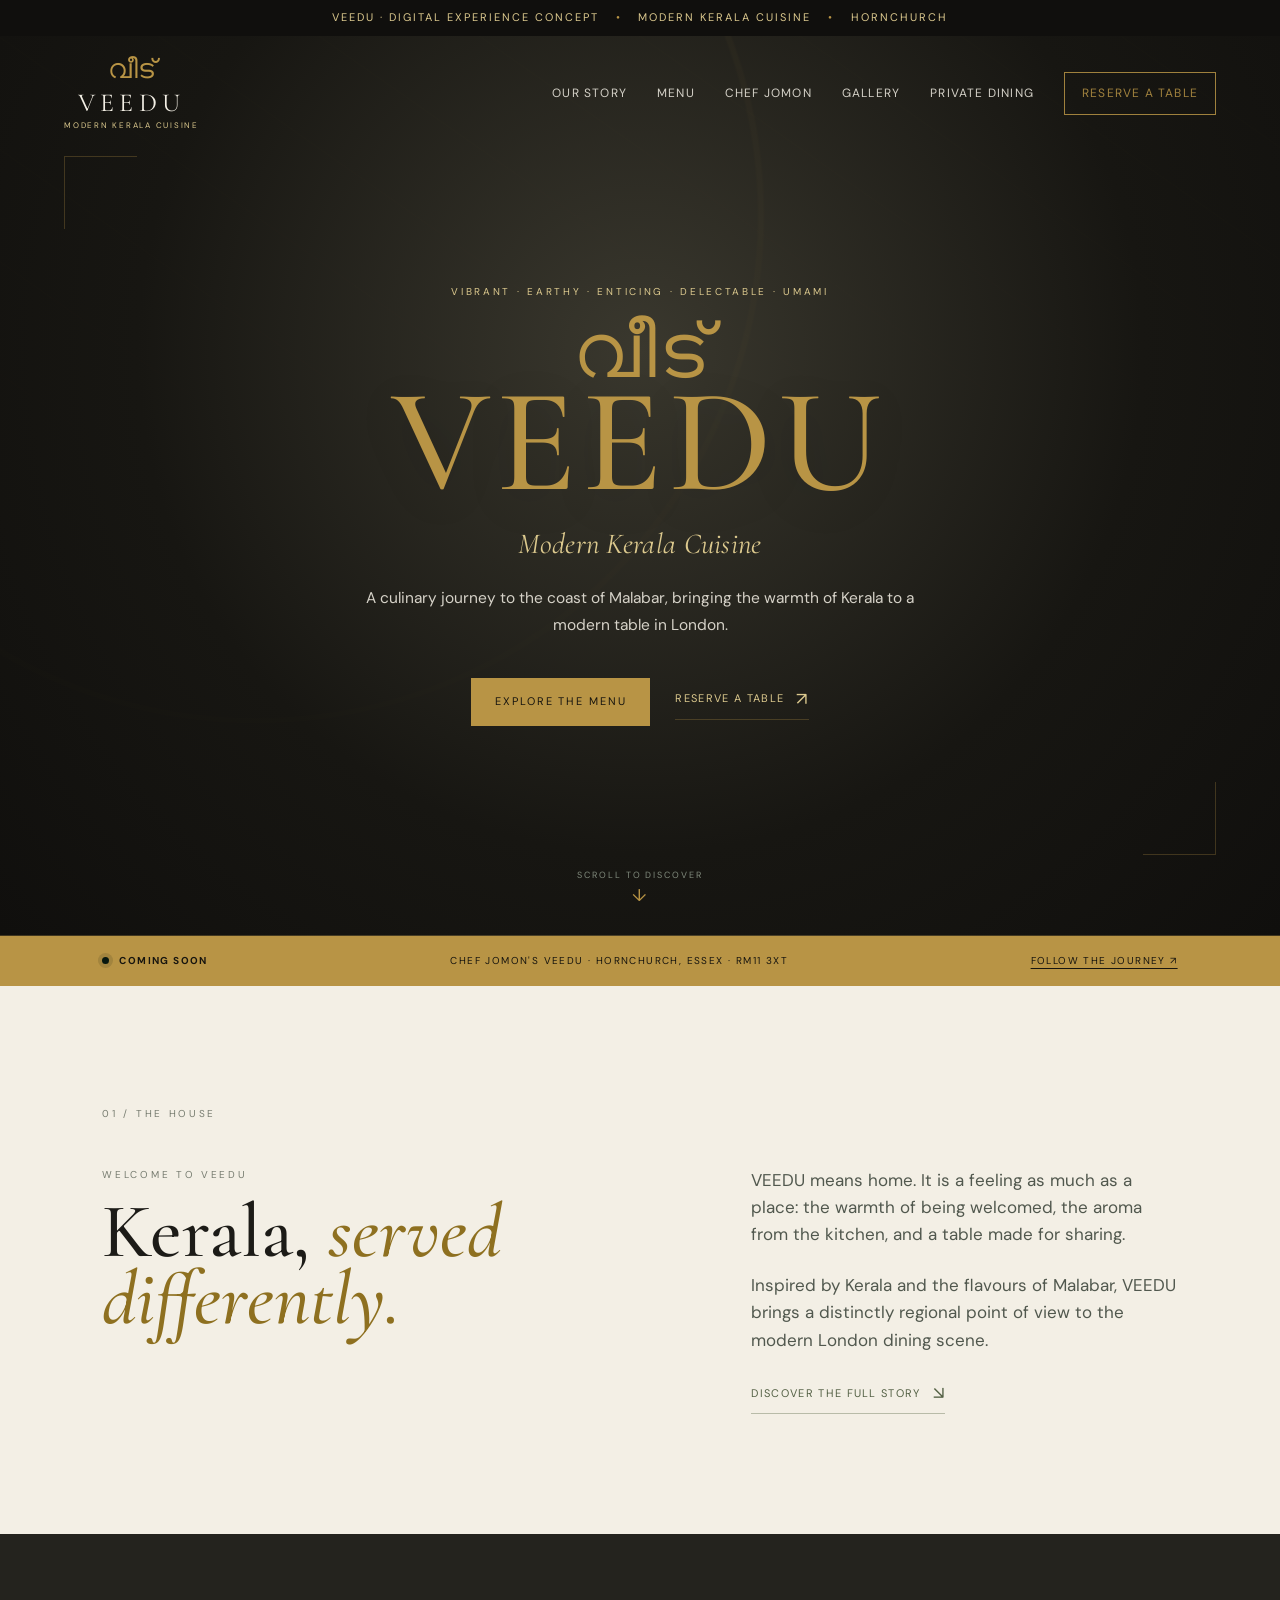
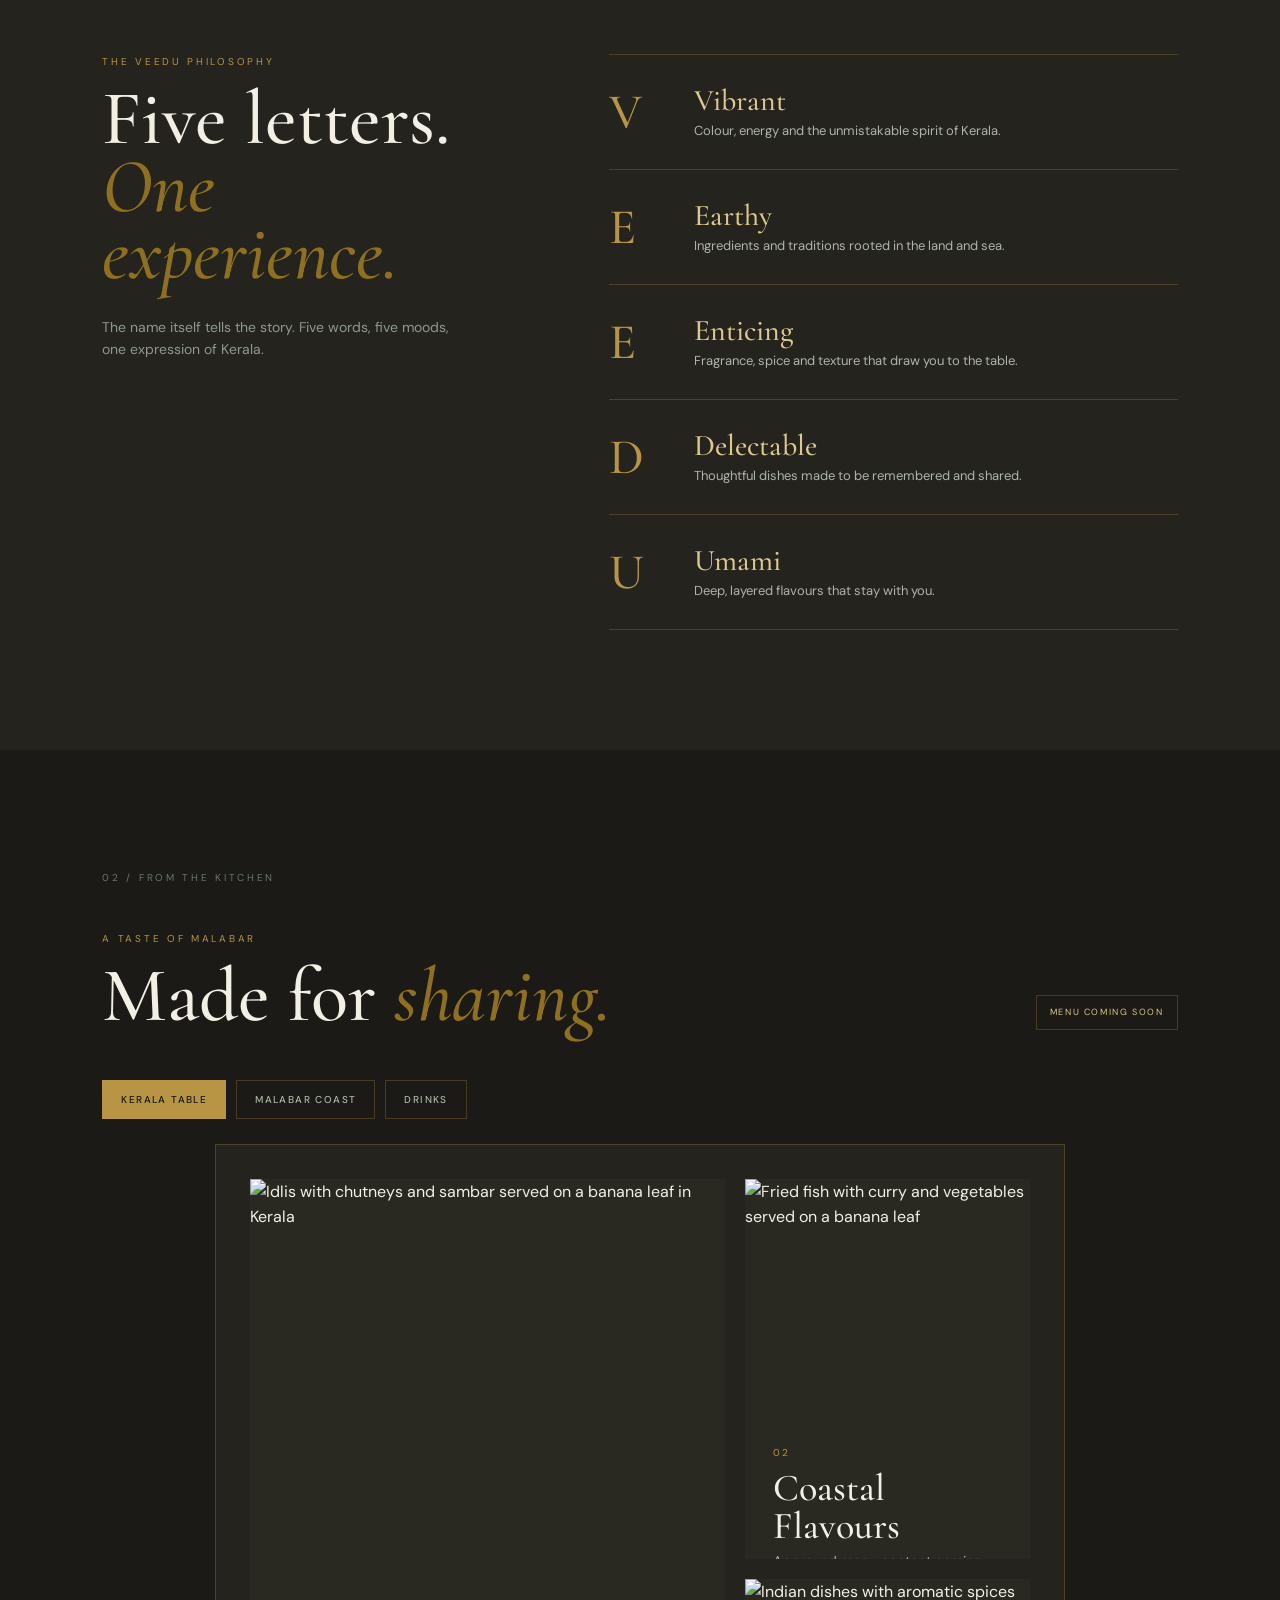
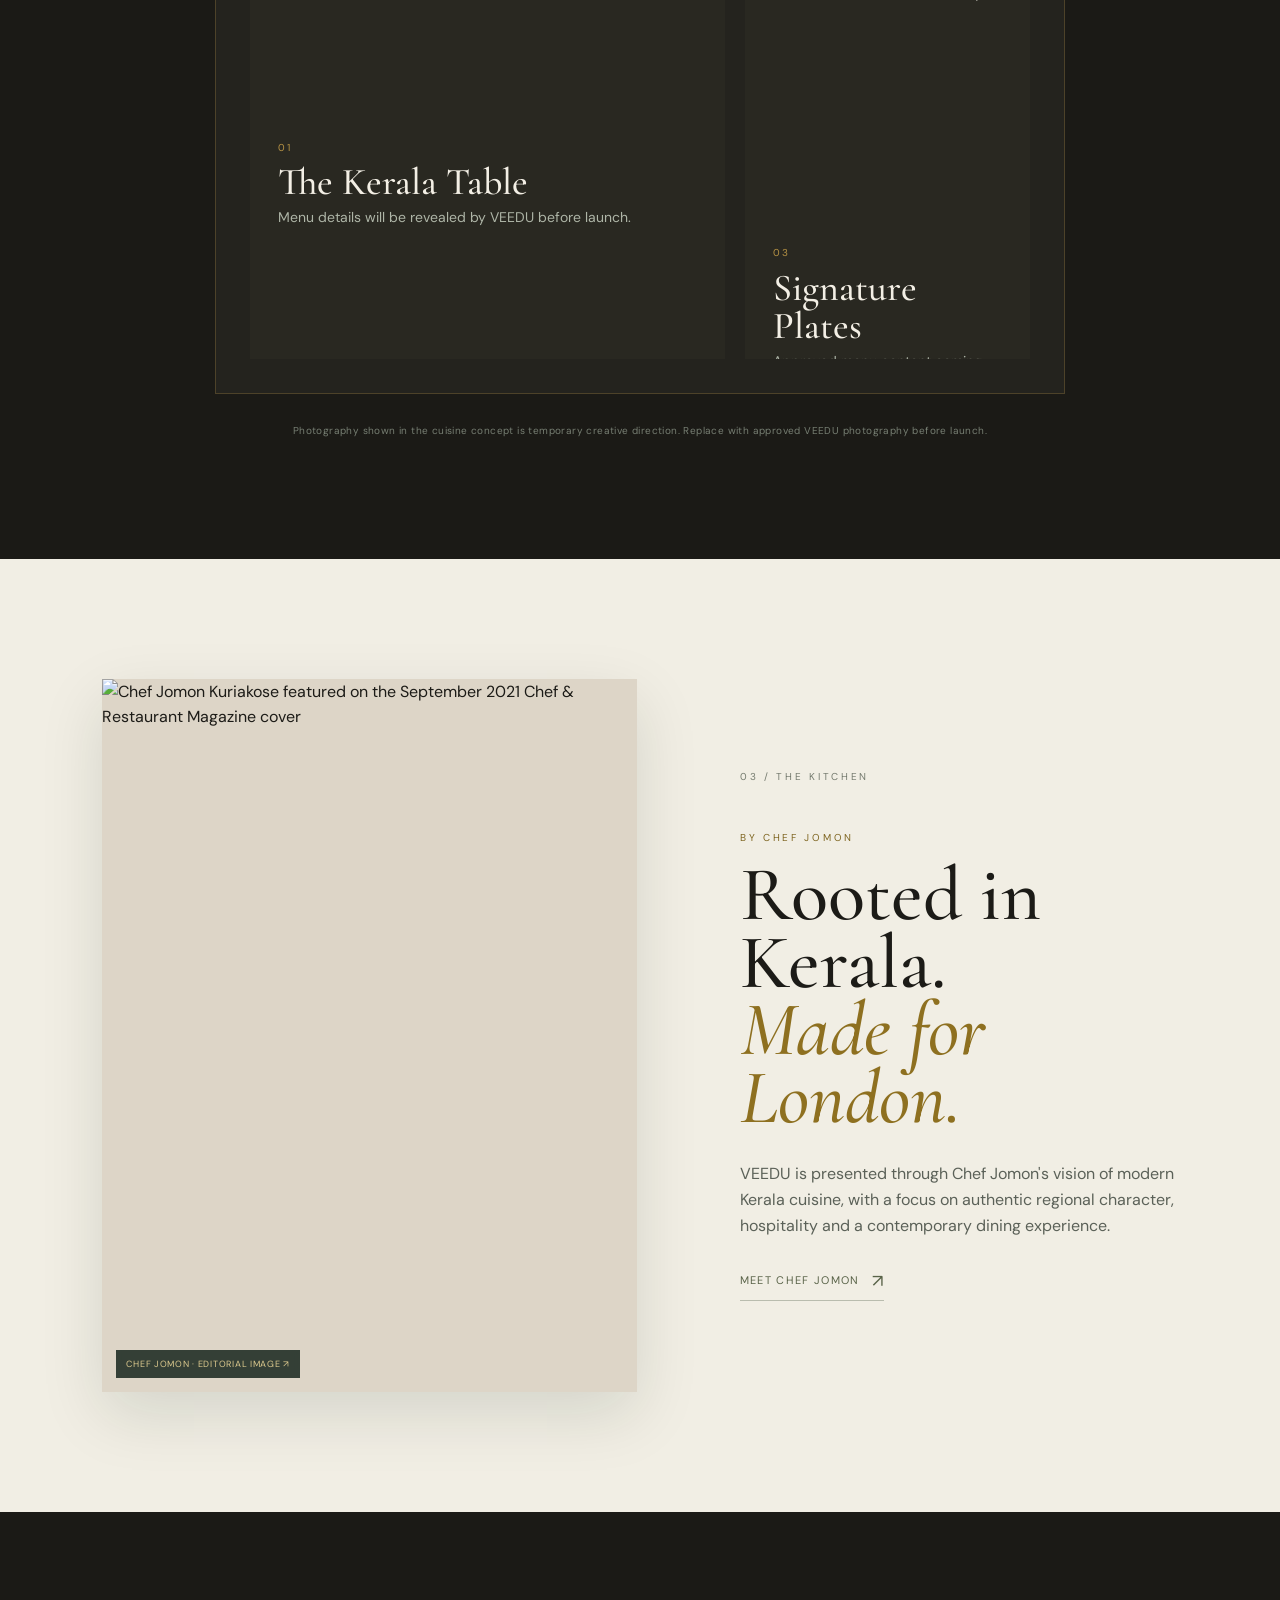
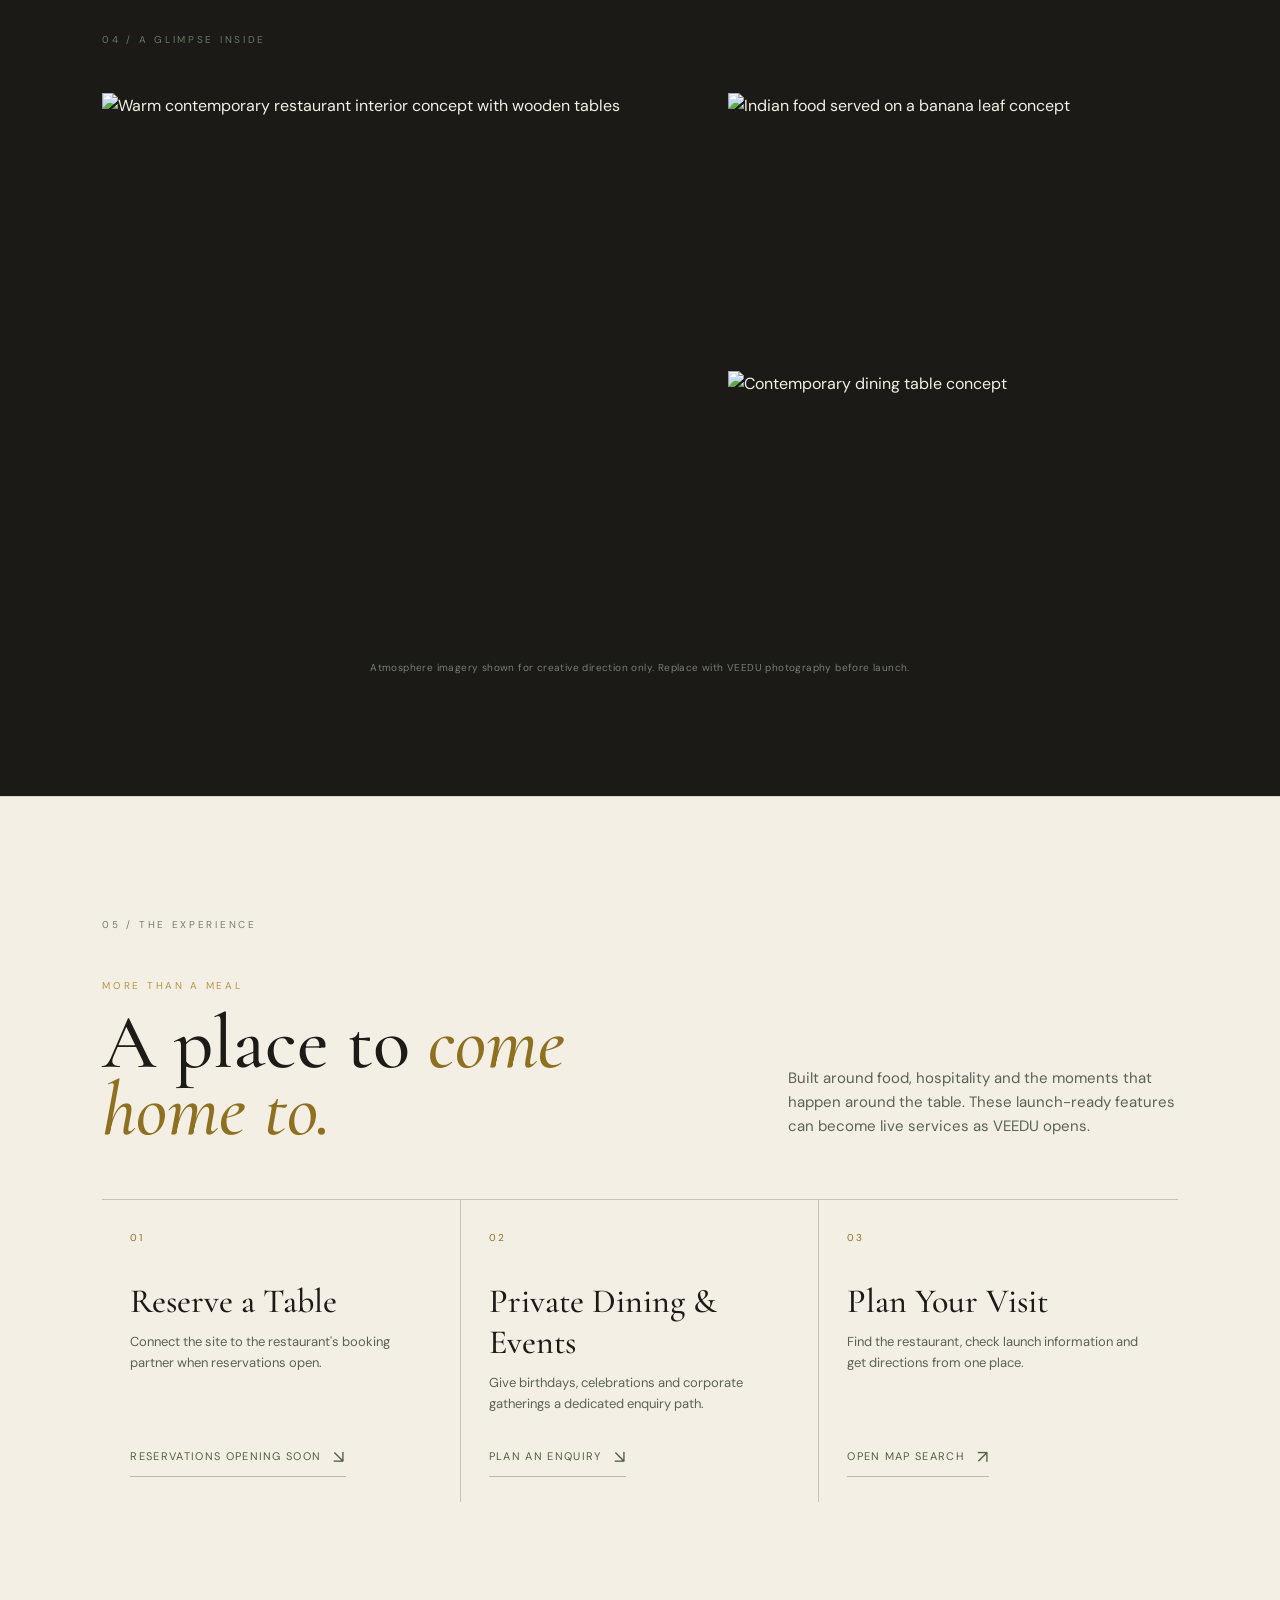
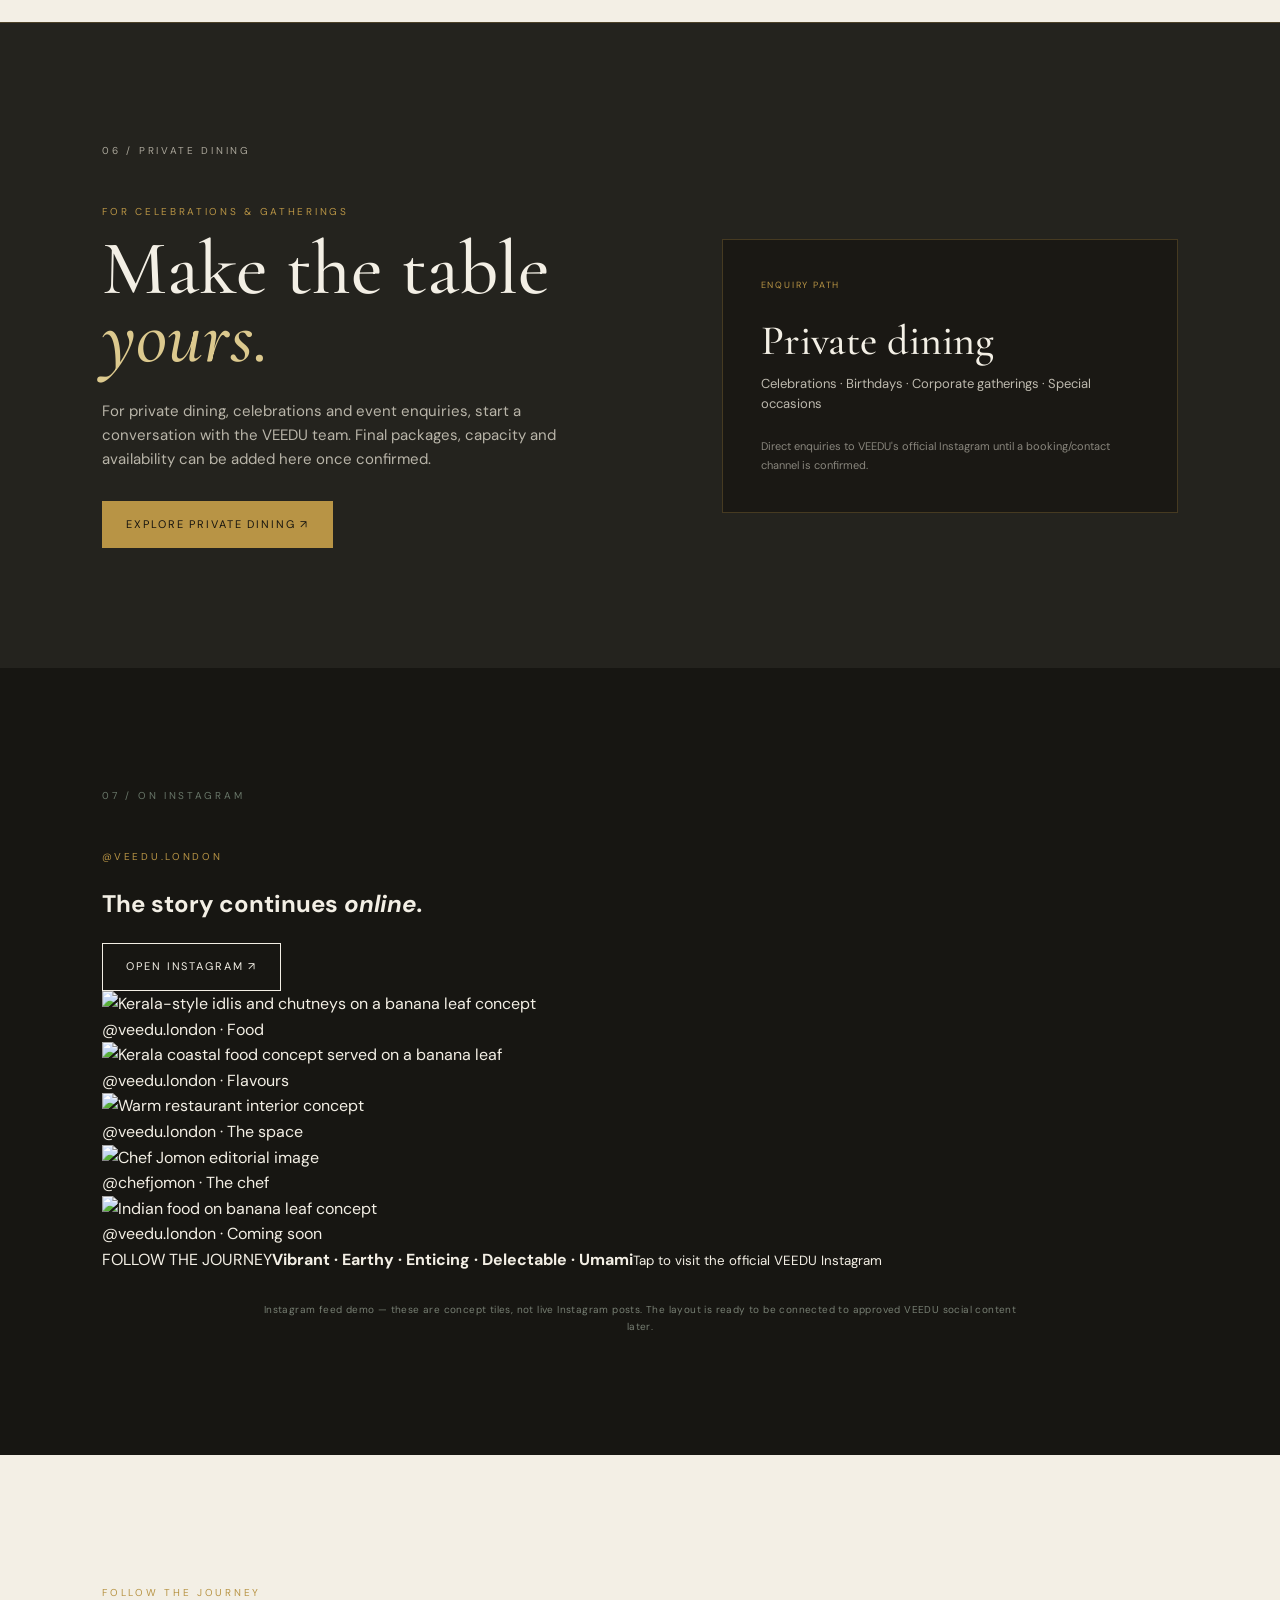
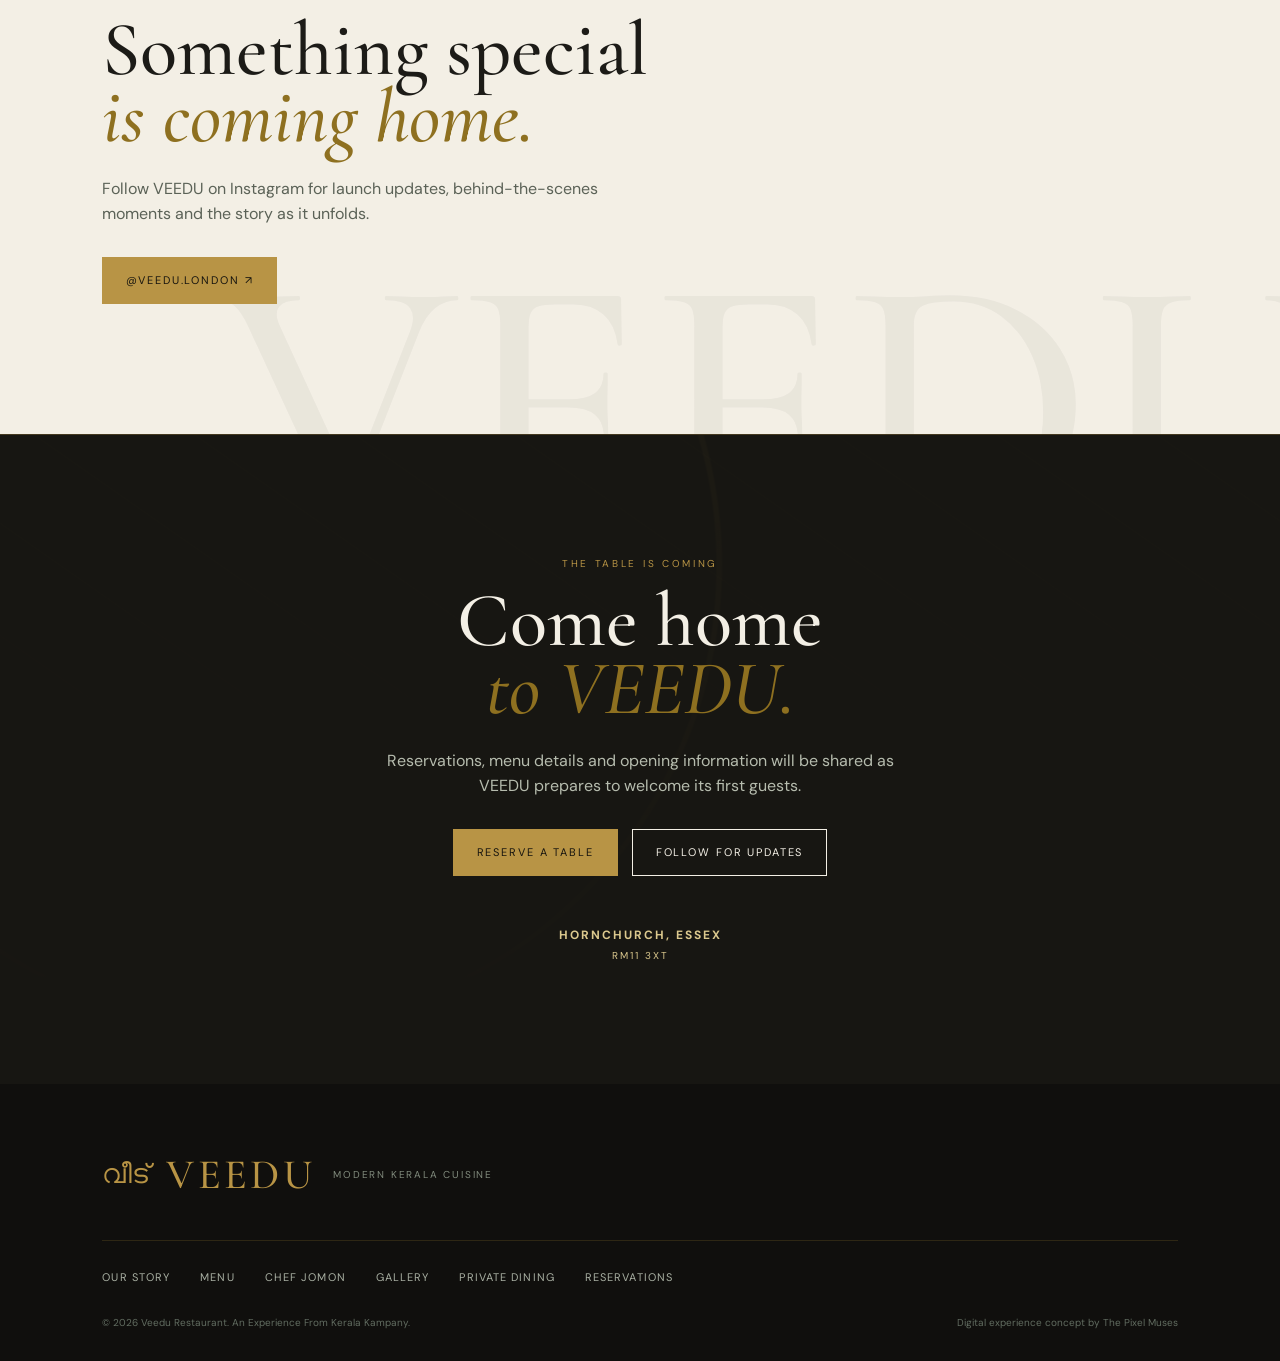
==== commit 252f73b5: "Add Instagram social feed concept demo" ====
--- a/index.html
+++ b/index.html
@@ -43,6 +43,7 @@
 <section class="gallery section-pad" id="gallery"><div class="section-label">04 / A Glimpse Inside</div><div class="gallery-grid"><img class="g1" src="https://images.unsplash.com/photo-1777502286448-35389817f504?auto=format&fit=crop&w=1100&q=85" alt="Warm contemporary restaurant interior concept with wooden tables" loading="lazy" decoding="async"><img class="g2" src="https://images.unsplash.com/photo-1736239092819-da2e9b4b5c6b?auto=format&fit=crop&w=900&q=85" alt="Indian food served on a banana leaf concept" loading="lazy" decoding="async"><img class="g3" src="https://images.unsplash.com/photo-1559339352-11d035aa65de?auto=format&fit=crop&w=900&q=85" alt="Contemporary dining table concept" loading="lazy" decoding="async"></div><p class="demo-note">Atmosphere imagery shown for creative direction only. Replace with VEEDU photography before launch.</p></section>
 <section class="experience section-pad" id="experience"><div class="section-label">05 / The Experience</div><div class="experience-heading"><div><p class="eyebrow">More than a meal</p><h2>A place to <em>come home to.</em></h2></div><p>Built around food, hospitality and the moments that happen around the table. These launch-ready features can become live services as VEEDU opens.</p></div><div class="experience-grid"><article><span>01</span><h3>Reserve a Table</h3><p>Connect the site to the restaurant's booking partner when reservations open.</p><a class="text-link" href="reservations.html">Reservations opening soon <span>↘</span></a></article><article><span>02</span><h3>Private Dining & Events</h3><p>Give birthdays, celebrations and corporate gatherings a dedicated enquiry path.</p><a class="text-link" href="private-dining.html">Plan an enquiry <span>↘</span></a></article><article><span>03</span><h3>Plan Your Visit</h3><p>Find the restaurant, check launch information and get directions from one place.</p><a class="text-link" href="https://www.google.com/maps/search/?api=1&query=RM11%203XT" target="_blank" rel="noopener noreferrer">Open map search <span>↗</span></a></article></div></section>
 <section class="private-dining section-pad" id="private-dining"><div class="section-label">06 / Private Dining</div><div class="private-grid"><div><p class="eyebrow">For celebrations & gatherings</p><h2>Make the table <em>yours.</em></h2><p>For private dining, celebrations and event enquiries, start a conversation with the VEEDU team. Final packages, capacity and availability can be added here once confirmed.</p><a class="button button-gold" href="private-dining.html">Explore private dining ↗</a></div><div class="enquiry-card"><span>ENQUIRY PATH</span><strong>Private dining</strong><p>Celebrations · Birthdays · Corporate gatherings · Special occasions</p><small>Direct enquiries to VEEDU's official Instagram until a booking/contact channel is confirmed.</small></div></div></section>
+<section class="instagram-demo section-pad" id="instagram"><div class="section-label">07 / On Instagram</div><div class="instagram-heading"><div><p class="eyebrow">@veedu.london</p><h2>The story continues <em>online.</em></h2></div><a class="button button-light" href="https://www.instagram.com/veedu.london/" target="_blank" rel="noopener noreferrer">Open Instagram ↗</a></div><div class="instagram-grid"><a class="instagram-card instagram-card-tall" href="https://www.instagram.com/veedu.london/" target="_blank" rel="noopener noreferrer"><img src="https://images.unsplash.com/photo-1741376509047-66dae5df90f9?auto=format&fit=crop&w=900&q=85" alt="Kerala-style idlis and chutneys on a banana leaf concept" loading="lazy" decoding="async"><span class="instagram-overlay">@veedu.london · Food</span></a><a class="instagram-card" href="https://www.instagram.com/veedu.london/" target="_blank" rel="noopener noreferrer"><img src="https://images.unsplash.com/photo-1786222084052-fb6f27bfb135?auto=format&fit=crop&w=900&q=85" alt="Kerala coastal food concept served on a banana leaf" loading="lazy" decoding="async"><span class="instagram-overlay">@veedu.london · Flavours</span></a><a class="instagram-card" href="https://www.instagram.com/veedu.london/" target="_blank" rel="noopener noreferrer"><img src="https://images.unsplash.com/photo-1777502286448-35389817f504?auto=format&fit=crop&w=900&q=85" alt="Warm restaurant interior concept" loading="lazy" decoding="async"><span class="instagram-overlay">@veedu.london · The space</span></a><a class="instagram-card" href="https://www.instagram.com/chefjomon/" target="_blank" rel="noopener noreferrer"><img src="https://www.chefjomon.com/assets/images/mag.jpg" alt="Chef Jomon editorial image" loading="lazy" decoding="async"><span class="instagram-overlay">@chefjomon · The chef</span></a><a class="instagram-card" href="https://www.instagram.com/veedu.london/" target="_blank" rel="noopener noreferrer"><img src="https://images.unsplash.com/photo-1736239092819-da2e9b4b5c6b?auto=format&fit=crop&w=900&q=85" alt="Indian food on banana leaf concept" loading="lazy" decoding="async"><span class="instagram-overlay">@veedu.london · Coming soon</span></a><a class="instagram-card instagram-card-wide" href="https://www.instagram.com/veedu.london/" target="_blank" rel="noopener noreferrer"><div class="instagram-card-copy"><span>FOLLOW THE JOURNEY</span><strong>Vibrant · Earthy · Enticing · Delectable · Umami</strong><small>Tap to visit the official VEEDU Instagram</small></div></a></div><p class="demo-note">Instagram feed demo — these are concept tiles, not live Instagram posts. The layout is ready to be connected to approved VEEDU social content later.</p></section>
 <section class="social-cta"><div class="social-copy"><p class="eyebrow">Follow the journey</p><h2>Something special<br><em>is coming home.</em></h2><p>Follow VEEDU on Instagram for launch updates, behind-the-scenes moments and the story as it unfolds.</p><a class="button button-gold" href="https://www.instagram.com/veedu.london/" target="_blank" rel="noopener noreferrer">@veedu.london ↗</a></div></section>
 <section class="reserve" id="reserve"><div class="reserve-pattern"></div><div class="reserve-inner"><p class="eyebrow">The table is coming</p><h2>Come home<br><em>to VEEDU.</em></h2><p>Reservations, menu details and opening information will be shared as VEEDU prepares to welcome its first guests.</p><div class="reserve-actions"><a class="button button-gold" href="reservations.html">Reserve a table</a><a class="button button-light" href="https://www.instagram.com/veedu.london/" target="_blank" rel="noopener noreferrer">Follow for updates</a></div><div class="location"><strong>Hornchurch, Essex</strong><span>RM11 3XT</span></div></div></section>
 </main>
